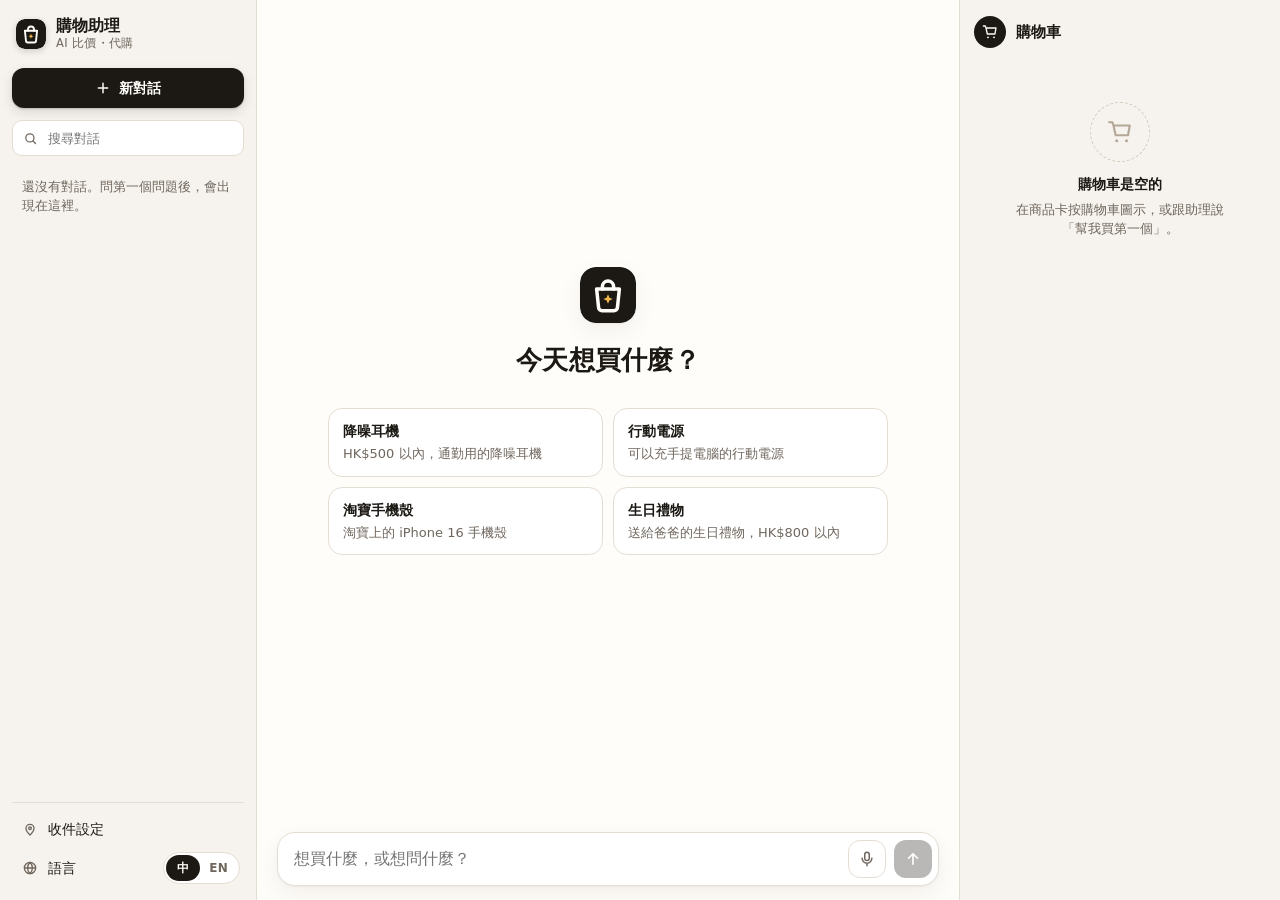
==== web/static/index.html @ 128bec14 "[G1] Add a delivery settings panel on the chat page. Shoppers can save a consignee, phone, address, " ====
<!DOCTYPE html>
<html lang="zh-Hant">
  <head>
    <meta charset="UTF-8" />
    <meta name="viewport" content="width=device-width, initial-scale=1" />
    <title>購物助理</title>
    <link rel="icon" href="logo.svg" type="image/svg+xml" />
    <link rel="stylesheet" href="styles.css" />
    <link rel="stylesheet" href="settings.css" />
  </head>
  <body>
    <div class="app">
      <aside class="side side-chats" id="side-chats" data-i18n-attr="aria-label:chats" aria-label="對話">
        <div class="brand-row">
          <a class="brand" href="./" data-i18n-attr="aria-label:title" aria-label="購物助理">
            <img class="logo" src="logo.svg" alt="" width="30" height="30" />
            <span class="brand-text">
              <h1 data-i18n="title">購物助理</h1>
              <span class="brand-sub" data-i18n="brandSub">AI 比價・代購</span>
            </span>
          </a>
          <button type="button" class="icon-btn drawer-close" data-close data-i18n-attr="aria-label:close" aria-label="關閉">
            <svg viewBox="0 0 24 24" aria-hidden="true"><path d="M6 6l12 12M18 6L6 18" fill="none" stroke="currentColor" stroke-width="2" stroke-linecap="round"></path></svg>
          </button>
        </div>
        <button type="button" id="new-chat" class="new-chat-btn">
          <svg viewBox="0 0 24 24" aria-hidden="true">
            <path d="M12 5v14M5 12h14" fill="none" stroke="currentColor" stroke-width="2.2" stroke-linecap="round"></path>
          </svg>
          <span data-i18n="newChat">新對話</span>
        </button>
        <label class="chat-search">
          <svg viewBox="0 0 24 24" aria-hidden="true">
            <circle cx="11" cy="11" r="6.5" fill="none" stroke="currentColor" stroke-width="2"></circle>
            <path d="M16 16l4 4" fill="none" stroke="currentColor" stroke-width="2" stroke-linecap="round"></path>
          </svg>
          <input id="chat-search" type="search" placeholder="搜尋對話" autocomplete="off" aria-label="搜尋對話" data-i18n-attr="placeholder:searchChats,aria-label:searchChats" />
        </label>
        <ul id="chat-list" class="chat-list"></ul>
        <nav class="side-links" data-i18n-attr="aria-label:otherPages" aria-label="其他頁面">
          <a href="settings.html">
            <svg viewBox="0 0 24 24" aria-hidden="true">
              <path d="M12 21s6-5.2 6-10a6 6 0 1 0-12 0c0 4.8 6 10 6 10z" fill="none" stroke="currentColor" stroke-width="2" stroke-linejoin="round"></path>
              <circle cx="12" cy="11" r="2" fill="none" stroke="currentColor" stroke-width="2"></circle>
            </svg>
            <span data-i18n="navSettings">收件設定</span>
          </a>
          <div class="lang-row">
            <svg viewBox="0 0 24 24" aria-hidden="true">
              <circle cx="12" cy="12" r="8.5" fill="none" stroke="currentColor" stroke-width="2"></circle>
              <path d="M3.5 12h17M12 3.5c2.5 2.6 3.6 5.4 3.6 8.5s-1.1 5.9-3.6 8.5c-2.5-2.6-3.6-5.4-3.6-8.5s1.1-5.9 3.6-8.5z" fill="none" stroke="currentColor" stroke-width="2" stroke-linejoin="round"></path>
            </svg>
            <span data-i18n="language">語言</span>
            <div class="lang-switch lang-wide" role="group" data-i18n-attr="aria-label:language" aria-label="語言">
              <button type="button" data-lang="zh" aria-pressed="true">中</button>
              <button type="button" data-lang="en" aria-pressed="false">EN</button>
            </div>
          </div>
        </nav>
      </aside>
      <main class="chat">
        <header class="chat-header">
          <button type="button" id="open-chats" class="icon-btn menu-btn" data-i18n-attr="aria-label:chatHistory" aria-label="對話紀錄" aria-controls="side-chats">
            <svg viewBox="0 0 24 24" aria-hidden="true"><path d="M4 7h16M4 12h16M4 17h10" fill="none" stroke="currentColor" stroke-width="2" stroke-linecap="round"></path></svg>
          </button>
          <a class="brand narrow-title" href="./" data-i18n-attr="aria-label:title" aria-label="購物助理">
            <img class="logo" src="logo.svg" alt="" width="26" height="26" />
            <h1 data-i18n="title">購物助理</h1>
          </a>
          <div class="header-actions">
            <div class="lang-switch lang-narrow" role="group" data-i18n-attr="aria-label:language" aria-label="語言">
              <button type="button" data-lang="zh" aria-pressed="true">中</button>
              <button type="button" data-lang="en" aria-pressed="false">EN</button>
            </div>
            <button type="button" id="new-chat-narrow" class="icon-btn" data-i18n-attr="aria-label:newChat,title:newChat" aria-label="新對話" title="新對話">
              <svg viewBox="0 0 24 24" aria-hidden="true">
                <path d="M12 5v14M5 12h14" fill="none" stroke="currentColor" stroke-width="2" stroke-linecap="round"></path>
              </svg>
            </button>
            <a id="cart-link" class="pill" href="cart.html"><span data-i18n="cart">購物車</span><span id="cart-count"></span></a>
          </div>
        </header>
        <div class="feed">
          <ol id="messages" class="messages" aria-live="polite"></ol>
          <button type="button" id="to-latest" class="to-latest" data-i18n-attr="aria-label:toLatest" aria-label="捲到最新" hidden>
            <svg viewBox="0 0 24 24" aria-hidden="true">
              <path d="M12 5v14M6 13l6 6 6-6" fill="none" stroke="currentColor" stroke-width="2" stroke-linecap="round" stroke-linejoin="round"></path>
            </svg>
          </button>
        </div>
        <footer class="dock">
          <form id="composer" class="composer">
            <label class="sr-only" for="message" data-i18n="message">訊息</label>
            <input id="message" name="message" type="text" autocomplete="off" placeholder="想買什麼，或想問什麼？" />
            <button type="button" id="mic" class="mic" data-i18n-attr="aria-label:mic,title:mic" aria-label="語音輸入" title="語音輸入" hidden>
              <svg viewBox="0 0 24 24" aria-hidden="true">
                <rect x="9" y="3" width="6" height="11" rx="3" fill="none" stroke="currentColor" stroke-width="2"></rect>
                <path d="M5.5 11a6.5 6.5 0 0 0 13 0M12 17.5V21" fill="none" stroke="currentColor" stroke-width="2" stroke-linecap="round"></path>
              </svg>
            </button>
            <button type="submit" id="send" class="send" data-i18n-attr="aria-label:send,title:sendTitle" aria-label="送出" title="送出（Enter）">
              <svg viewBox="0 0 24 24" aria-hidden="true">
                <path d="M12 19V5M6 11l6-6 6 6" fill="none" stroke="currentColor" stroke-width="2.2" stroke-linecap="round" stroke-linejoin="round"></path>
              </svg>
            </button>
            <button type="button" id="stop" class="stop" data-i18n-attr="aria-label:stop,title:stopTitle" aria-label="停止" title="停止（Esc）" hidden>
              <svg viewBox="0 0 24 24" aria-hidden="true"><rect x="7" y="7" width="10" height="10" rx="2" fill="currentColor"></rect></svg>
            </button>
          </form>
          <div id="dock-quick" class="quick dock-quick"></div>
        </footer>
      </main>
      <aside class="side cart-panel" id="side-cart-panel" data-i18n-attr="aria-label:cart" aria-label="購物車">
        <div class="cart-head">
          <span class="cart-mark" aria-hidden="true">
            <svg viewBox="0 0 24 24">
              <path d="M6 6h15l-1.6 9H8L6 6zm0 0L5 3H2" fill="none" stroke="currentColor" stroke-width="2" stroke-linecap="round" stroke-linejoin="round"></path>
              <circle cx="9" cy="20" r="1.4" fill="currentColor"></circle>
              <circle cx="18" cy="20" r="1.4" fill="currentColor"></circle>
            </svg>
          </span>
          <h2 data-i18n="cart">購物車</h2>
          <span id="side-count" class="count-badge" hidden></span>
          <button type="button" class="icon-btn drawer-close" data-close data-i18n-attr="aria-label:close" aria-label="關閉">
            <svg viewBox="0 0 24 24" aria-hidden="true"><path d="M6 6l12 12M18 6L6 18" fill="none" stroke="currentColor" stroke-width="2" stroke-linecap="round"></path></svg>
          </button>
        </div>
        <a id="side-mandate" class="side-mandate" href="cart.html" hidden></a>
        <div id="side-cart" class="side-cart"></div>
        <div id="side-pay-box" class="side-pay" hidden>
          <div class="sum-row">
            <span id="side-items" class="sum-label"></span>
            <strong id="side-total" class="side-total"></strong>
          </div>
          <div id="cap-meter" class="cap-meter" hidden>
            <div class="cap-bar"><span></span></div>
            <p class="cap-text"></p>
          </div>
          <a id="side-pay" class="checkout-btn" href="cart.html">
            <span data-i18n="checkout">去結帳</span>
            <svg viewBox="0 0 24 24" aria-hidden="true"><path d="M5 12h14M13 6l6 6-6 6" fill="none" stroke="currentColor" stroke-width="2.2" stroke-linecap="round" stroke-linejoin="round"></path></svg>
          </a>
          <p class="pay-note">
            <svg viewBox="0 0 24 24" aria-hidden="true"><rect x="5" y="11" width="14" height="9" rx="2" fill="none" stroke="currentColor" stroke-width="2"></rect><path d="M8 11V8a4 4 0 0 1 8 0v3" fill="none" stroke="currentColor" stroke-width="2"></path></svg>
            <span data-i18n="payNote">Stripe 安全付款，付款前會再確認</span>
          </p>
        </div>
      </aside>
    </div>
    <div class="scrim" hidden></div>
    <script src="money.js"></script>
    <script src="cart-store.js"></script>
    <script src="profile-store.js"></script>
    <script src="i18n.js"></script>
    <script src="settings.js"></script>
    <script src="app.js"></script>
  </body>
</html>
---- web/static/styles.css ----
:root {
  color-scheme: light;
  --ink: #1c1915;
  --muted: #6f675e;
  --paper: #f6f3ee;
  --panel: #fffdf9;
  --line: #e4ddd3;
  --user: #1c1915;
  --user-text: #fffdf9;
  --agent: #fffdf9;
  --good: #2f6b3a;
  --accent: #f2b84b;
  --ease: cubic-bezier(0.2, 0.8, 0.2, 1);
  --shadow: 0 1px 2px rgba(28, 25, 21, 0.04), 0 8px 24px rgba(28, 25, 21, 0.06);
}

* {
  box-sizing: border-box;
}

html,
body {
  height: 100%;
  margin: 0;
}

body {
  background: var(--paper);
  color: var(--ink);
  font: 16px/1.5 "Segoe UI", system-ui, -apple-system, "PingFang TC", "Noto Sans TC", sans-serif;
}

button {
  font: inherit;
}

.app {
  display: grid;
  grid-template-columns: 256px minmax(0, 1fr) 320px;
  height: 100dvh;
  min-height: 100%;
}

[hidden] {
  display: none !important;
}

.side {
  display: flex;
  flex-direction: column;
  gap: 12px;
  min-width: 0;
  min-height: 0;
  padding: 14px 12px;
  background: var(--paper);
  overflow: hidden;
}

.side h1 {
  margin: 0;
  font-size: 16px;
  font-weight: 700;
  letter-spacing: 0.01em;
  line-height: 1.2;
}

.narrow-title {
  display: none !important;
}

.brand {
  display: flex;
  align-items: center;
  gap: 10px;
  min-width: 0;
  color: inherit;
  text-decoration: none;
}

.brand h1 {
  margin: 0;
  font-size: 16px;
  font-weight: 700;
  letter-spacing: 0.01em;
}

.brand-text {
  display: flex;
  flex-direction: column;
  min-width: 0;
}

.brand-sub {
  color: var(--muted);
  font-size: 11.5px;
  letter-spacing: 0.03em;
}

.logo {
  flex: none;
  border-radius: 9px;
  box-shadow: 0 2px 6px rgba(28, 25, 21, 0.18);
  transition: transform 0.35s var(--ease);
}

.brand:hover .logo {
  transform: rotate(-8deg) scale(1.06);
}

.brand-row {
  display: flex;
  align-items: center;
  justify-content: space-between;
  gap: 8px;
  padding: 2px 4px 4px;
}

.lang-switch {
  display: inline-flex;
  flex: none;
  margin-left: auto;
  padding: 2px;
  border: 1px solid var(--line);
  border-radius: 999px;
  background: #fff;
}

.lang-switch button {
  min-width: 34px;
  height: 26px;
  padding: 0 9px;
  border: 0;
  border-radius: 999px;
  background: transparent;
  color: var(--muted);
  font: inherit;
  font-size: 12px;
  font-weight: 600;
  letter-spacing: 0.02em;
  cursor: pointer;
  transition: background 0.2s var(--ease), color 0.2s;
}

.lang-switch button:hover {
  color: var(--ink);
}

.lang-switch button[aria-pressed="true"] {
  background: var(--ink);
  color: var(--user-text);
}

.icon-btn {
  display: grid;
  place-items: center;
  width: 32px;
  height: 32px;
  padding: 0;
  border: 1px solid var(--line);
  border-radius: 9px;
  background: #fff;
  color: var(--ink);
  cursor: pointer;
  transition: border-color 0.15s, transform 0.15s var(--ease), background 0.15s;
}

.icon-btn:hover {
  border-color: var(--ink);
}

.icon-btn:active {
  transform: scale(0.92);
}

.icon-btn svg {
  width: 16px;
  height: 16px;
}

.drawer-close,
.menu-btn {
  display: none;
}

.drawer-close {
  margin-left: auto;
  border-color: transparent;
  background: transparent;
}

.new-chat-btn {
  display: flex;
  align-items: center;
  justify-content: center;
  gap: 8px;
  height: 40px;
  padding: 0 14px;
  border: 0;
  border-radius: 12px;
  background: var(--ink);
  color: var(--user-text);
  font-size: 14px;
  font-weight: 650;
  cursor: pointer;
  box-shadow: 0 1px 2px rgba(28, 25, 21, 0.2), 0 4px 12px rgba(28, 25, 21, 0.12);
  transition: transform 0.2s var(--ease), box-shadow 0.2s var(--ease);
}

.new-chat-btn:hover {
  transform: translateY(-1px);
  box-shadow: 0 2px 4px rgba(28, 25, 21, 0.2), 0 8px 18px rgba(28, 25, 21, 0.16);
}

.new-chat-btn:active {
  transform: scale(0.98);
}

.new-chat-btn svg {
  width: 16px;
  height: 16px;
  transition: transform 0.3s var(--ease);
}

.new-chat-btn:hover svg {
  transform: rotate(90deg);
}

.chat-search {
  display: flex;
  align-items: center;
  gap: 8px;
  height: 36px;
  padding: 0 10px;
  border: 1px solid var(--line);
  border-radius: 10px;
  background: #fff;
  color: var(--muted);
  cursor: text;
  transition: border-color 0.15s, box-shadow 0.15s;
}

.chat-search:focus-within {
  border-color: var(--ink);
  box-shadow: 0 0 0 3px rgba(28, 25, 21, 0.06);
}

.chat-search svg {
  flex: none;
  width: 15px;
  height: 15px;
}

.chat-search input {
  flex: 1;
  min-width: 0;
  border: 0;
  outline: 0;
  background: transparent;
  color: var(--ink);
  font: inherit;
  font-size: 13px;
}

.chat-list {
  flex: 1;
  min-height: 0;
  margin: 0 -4px;
  padding: 0 4px 8px;
  overflow-y: auto;
  list-style: none;
  scrollbar-width: thin;
  scrollbar-color: var(--line) transparent;
}

.chat-group {
  padding: 14px 10px 4px;
  color: var(--muted);
  font-size: 11px;
  font-weight: 650;
  letter-spacing: 0.06em;
  list-style: none;
}

.chat-group:first-child {
  padding-top: 2px;
}

.chat-empty {
  padding: 10px;
  color: var(--muted);
  font-size: 12.5px;
  line-height: 1.5;
  list-style: none;
}

.chat-row {
  list-style: none;
  margin-bottom: 1px;
}

.chat-row.enter {
  animation: row-in 0.35s var(--ease) both;
  animation-delay: calc(var(--i, 0) * 35ms);
}

.chat-row.leaving {
  animation: row-out 0.2s ease forwards;
}

.chat-bar {
  --row-bg: var(--paper);
  position: relative;
  display: flex;
  align-items: center;
  min-height: 36px;
  border-radius: 9px;
  background: var(--row-bg);
  transition: background 0.15s;
}

.chat-bar:hover {
  --row-bg: #ece8e1;
}

.chat-bar.current {
  --row-bg: #fff;
  box-shadow: inset 0 0 0 1px var(--line), 0 1px 2px rgba(28, 25, 21, 0.05);
}

.chat-bar.current::before {
  content: "";
  position: absolute;
  left: 0;
  top: 9px;
  bottom: 9px;
  width: 3px;
  border-radius: 0 3px 3px 0;
  background: var(--ink);
  animation: grow-y 0.3s var(--ease) both;
}

.chat-open {
  flex: 1;
  min-width: 0;
  margin: 0;
  padding: 8px 10px 8px 12px;
  border: 0;
  background: transparent;
  color: var(--ink);
  font: inherit;
  font-size: 13.5px;
  text-align: left;
  cursor: pointer;
}

.chat-title {
  display: block;
  overflow: hidden;
  text-overflow: ellipsis;
  white-space: nowrap;
}

.chat-bar.current .chat-open {
  font-weight: 650;
}

.chat-tools {
  position: absolute;
  top: 50%;
  right: 4px;
  display: flex;
  padding-left: 20px;
  background: linear-gradient(to right, transparent, var(--row-bg) 18px);
  opacity: 0;
  pointer-events: none;
  transform: translate(4px, -50%);
  transition: opacity 0.15s, transform 0.2s var(--ease);
}

.chat-bar:hover .chat-tools,
.chat-bar:focus-within .chat-tools {
  opacity: 1;
  pointer-events: auto;
  transform: translate(0, -50%);
}

.chat-tool {
  display: grid;
  place-items: center;
  width: 26px;
  height: 26px;
  padding: 0;
  border: 0;
  border-radius: 7px;
  background: transparent;
  color: var(--muted);
  cursor: pointer;
  transition: background 0.15s, color 0.15s, transform 0.15s var(--ease);
}

.chat-tool:hover {
  background: rgba(28, 25, 21, 0.07);
  color: var(--ink);
}

.chat-tool:active {
  transform: scale(0.9);
}

.chat-tool svg {
  width: 14px;
  height: 14px;
}

.chat-tool.pinned {
  color: var(--ink);
}

.chat-tool.pinned svg path {
  fill: currentColor;
}

.chat-bar.confirm {
  --row-bg: #fff3ef;
  gap: 6px;
  padding: 4px 4px 4px 12px;
  box-shadow: inset 0 0 0 1px #f1c8bb;
  animation: fade-in 0.2s ease both;
}

.chat-confirm-text {
  flex: 1;
  color: #8a2d1a;
  font-size: 12.5px;
  font-weight: 600;
}

.chat-confirm-yes,
.chat-confirm-no {
  padding: 4px 10px;
  border-radius: 7px;
  font-size: 12px;
  font-weight: 650;
  cursor: pointer;
}

.chat-confirm-yes {
  border: 0;
  background: #c2412d;
  color: #fff;
}

.chat-confirm-no {
  border: 1px solid var(--line);
  background: #fff;
  color: var(--ink);
}

.chat-rename {
  flex: 1;
  min-width: 0;
  margin: 2px;
  border: 1px solid var(--ink);
  border-radius: 8px;
  padding: 6px 8px;
  font: inherit;
  font-size: 13px;
}

.side-links {
  display: flex;
  flex-direction: column;
  gap: 1px;
  padding-top: 8px;
  border-top: 1px solid var(--line);
}

.side-links a {
  display: flex;
  align-items: center;
  gap: 10px;
  padding: 8px 10px;
  border-radius: 9px;
  color: var(--ink);
  font-size: 13.5px;
  text-decoration: none;
  transition: background 0.15s;
}

.side-links a:hover {
  background: #ece8e1;
}

.side-links svg {
  width: 16px;
  height: 16px;
  color: var(--muted);
  transition: color 0.15s, transform 0.2s var(--ease);
}

.lang-row {
  display: flex;
  align-items: center;
  gap: 10px;
  padding: 4px 4px 2px 10px;
  color: var(--ink);
  font-size: 13.5px;
}

.side-links a:hover svg {
  color: var(--ink);
  transform: scale(1.08);
}

/* Cart panel */

.side-cart {
  flex: 1;
  min-height: 0;
  margin: 0 -4px;
  padding: 2px 4px;
  overflow-y: auto;
  scrollbar-width: thin;
  scrollbar-color: var(--line) transparent;
}

.cart-head {
  display: flex;
  align-items: center;
  gap: 10px;
  padding: 2px 2px 0;
}

.cart-head h2 {
  margin: 0;
  color: var(--ink);
  font-size: 15px;
  font-weight: 700;
}

.cart-mark {
  display: grid;
  place-items: center;
  width: 32px;
  height: 32px;
  border-radius: 999px;
  background: var(--ink);
  color: var(--user-text);
}

.cart-mark svg {
  width: 16px;
  height: 16px;
}

.count-badge {
  display: grid;
  place-items: center;
  min-width: 22px;
  height: 22px;
  padding: 0 7px;
  border-radius: 999px;
  background: var(--accent);
  color: var(--ink);
  font-size: 12px;
  font-weight: 750;
  font-variant-numeric: tabular-nums;
}

.cart-mark.pulse {
  animation: cart-bounce 0.45s var(--ease);
}

.count-badge.pulse,
#cart-link.pulse {
  animation: pop 0.4s var(--ease);
}

.side-mandate {
  display: flex;
  align-items: center;
  gap: 10px;
  padding: 11px 12px;
  border: 1px solid var(--line);
  border-radius: 14px;
  background: #fff;
  color: var(--ink);
  text-decoration: none;
  transition: border-color 0.15s, transform 0.2s var(--ease), box-shadow 0.2s var(--ease);
  animation: fade-in 0.3s ease both;
}

.side-mandate:hover {
  border-color: #cfc5b7;
  box-shadow: var(--shadow);
  transform: translateY(-1px);
}

.mandate-icon {
  display: grid;
  flex: none;
  place-items: center;
  width: 34px;
  height: 34px;
  border-radius: 10px;
  background: #e7f0e8;
  color: var(--good);
}

.mandate-icon svg {
  width: 18px;
  height: 18px;
}

.mandate-body {
  display: flex;
  flex: 1;
  flex-direction: column;
  min-width: 0;
  color: var(--muted);
  font-size: 12px;
  line-height: 1.45;
}

.mandate-body strong {
  color: var(--good);
  font-size: 13px;
}

.mandate-days {
  color: var(--ink);
  font-weight: 600;
}

.mandate-go {
  color: var(--muted);
  transition: transform 0.2s var(--ease), color 0.15s;
}

.mandate-go svg {
  width: 16px;
  height: 16px;
}

.side-mandate:hover .mandate-go {
  color: var(--ink);
  transform: translateX(2px);
}

.side-mandate.missing {
  border-color: #f0c36d;
  background: #fff8e8;
}

.side-mandate.missing .mandate-icon {
  background: #fdebc4;
  color: #8a5a00;
}

.side-mandate.missing strong {
  color: #8a5a00;
}

.cart-empty {
  display: flex;
  flex-direction: column;
  align-items: center;
  gap: 6px;
  padding: 40px 16px;
  color: var(--muted);
  font-size: 12.5px;
  line-height: 1.5;
  text-align: center;
  animation: fade-in 0.4s ease both;
}

.cart-empty strong {
  color: var(--ink);
  font-size: 14px;
}

.cart-empty p {
  margin: 0;
  max-width: 220px;
}

.cart-empty-icon {
  display: grid;
  place-items: center;
  width: 60px;
  height: 60px;
  margin-bottom: 6px;
  border: 1.5px dashed #d3c9bb;
  border-radius: 999px;
  color: #b3a898;
  animation: float 3.2s ease-in-out infinite;
}

.cart-empty-icon svg {
  width: 26px;
  height: 26px;
}

.side-cart-list {
  display: flex;
  flex-direction: column;
  gap: 8px;
  margin: 0;
  padding: 0;
  list-style: none;
}

.side-cart-item {
  display: grid;
  grid-template-columns: 56px minmax(0, 1fr);
  gap: 10px;
  align-items: start;
  padding: 10px;
  border: 1px solid var(--line);
  border-radius: 14px;
  background: #fff;
  transition: border-color 0.15s, box-shadow 0.2s var(--ease);
}

.side-cart-item:hover {
  border-color: #d6ccbe;
  box-shadow: var(--shadow);
}

.side-cart-item.mentioned {
  border-color: var(--ink);
  box-shadow: 0 0 0 2px rgba(28, 25, 21, 0.08);
}

.side-cart-item.fresh {
  animation: slide-in 0.45s var(--ease) both;
}

.side-cart-item.leaving {
  animation: row-out 0.22s ease forwards;
}

.side-cart-pic {
  width: 56px;
  height: 56px;
  padding: 4px;
  border: 1px solid #f0ebe3;
  border-radius: 10px;
  background: #fff;
  object-fit: contain;
}

.side-cart-pic.missing {
  display: block;
  background: repeating-linear-gradient(45deg, #faf7f2, #faf7f2 6px, #f3efe8 6px, #f3efe8 12px);
}

.side-cart-body {
  min-width: 0;
}

.side-cart-top {
  display: flex;
  align-items: flex-start;
  gap: 8px;
}

.side-cart-top .side-cart-name {
  flex: 1;
}

.mention-btn {
  display: inline-flex;
  flex: none;
  align-items: center;
  gap: 4px;
  height: 26px;
  padding: 0 8px;
  border: 1px solid var(--line);
  border-radius: 999px;
  background: #faf8f4;
  color: var(--ink);
  font: inherit;
  font-size: 11.5px;
  font-weight: 650;
  cursor: pointer;
  transition: background 0.15s, border-color 0.15s, color 0.15s, transform 0.15s var(--ease);
}

.mention-btn svg {
  width: 13px;
  height: 13px;
}

.mention-btn:hover {
  border-color: var(--ink);
  transform: translateY(-1px);
}

.mention-btn.on {
  border-color: var(--ink);
  background: var(--ink);
  color: var(--user-text);
}

.side-cart-name {
  display: -webkit-box;
  margin: 0;
  overflow: hidden;
  color: var(--ink);
  font-size: 13px;
  font-weight: 650;
  line-height: 1.35;
  text-decoration: none;
  -webkit-box-orient: vertical;
  -webkit-line-clamp: 2;
}

a.side-cart-name:hover {
  text-decoration: underline;
}

.side-cart-meta {
  margin: 2px 0 8px;
  overflow: hidden;
  color: var(--muted);
  font-size: 11.5px;
  text-overflow: ellipsis;
  white-space: nowrap;
}

.side-cart-foot {
  display: flex;
  align-items: center;
  justify-content: space-between;
  gap: 8px;
}

.side-cart-price {
  font-size: 13.5px;
  font-variant-numeric: tabular-nums;
  white-space: nowrap;
}

.qty-step {
  display: inline-flex;
  align-items: center;
  padding: 2px;
  border: 1px solid var(--line);
  border-radius: 999px;
  background: #faf8f4;
}

.qty-btn {
  display: grid;
  place-items: center;
  width: 24px;
  height: 24px;
  padding: 0;
  border: 0;
  border-radius: 999px;
  background: transparent;
  color: var(--ink);
  font: inherit;
  font-size: 15px;
  line-height: 1;
  cursor: pointer;
  transition: background 0.15s, color 0.15s, transform 0.15s var(--ease);
}

.qty-btn:hover {
  background: #fff;
  box-shadow: 0 1px 3px rgba(28, 25, 21, 0.12);
}

.qty-btn:active {
  transform: scale(0.88);
}

.qty-btn.qty-remove {
  color: var(--muted);
}

.qty-btn.qty-remove:hover {
  color: #c2412d;
}

.qty-btn svg {
  width: 13px;
  height: 13px;
}

.qty-count {
  min-width: 22px;
  font-size: 12.5px;
  font-weight: 700;
  font-variant-numeric: tabular-nums;
  text-align: center;
}

.side-pay {
  display: flex;
  flex-direction: column;
  gap: 10px;
  padding: 14px;
  border: 1px solid var(--line);
  border-radius: 16px;
  background: #fff;
  box-shadow: var(--shadow);
  animation: rise-in 0.35s var(--ease) both;
}

.sum-row {
  display: flex;
  align-items: baseline;
  justify-content: space-between;
  gap: 8px;
}

.sum-label {
  color: var(--muted);
  font-size: 12.5px;
}

.side-total {
  display: inline-block;
  font-size: 20px;
  font-weight: 750;
  font-variant-numeric: tabular-nums;
  letter-spacing: -0.01em;
}

.side-total.tick {
  animation: tick 0.45s var(--ease);
}

.checkout-btn {
  position: relative;
  display: flex;
  align-items: center;
  justify-content: center;
  gap: 8px;
  height: 44px;
  overflow: hidden;
  border-radius: 12px;
  background: var(--ink);
  color: var(--user-text);
  font-size: 15px;
  font-weight: 650;
  text-decoration: none;
  transition: transform 0.2s var(--ease), box-shadow 0.2s var(--ease);
}

.checkout-btn::after {
  content: "";
  position: absolute;
  inset: 0;
  background: linear-gradient(110deg, transparent 30%, rgba(255, 255, 255, 0.18) 50%, transparent 70%);
  background-size: 250% 100%;
  background-position: 100% 0;
  pointer-events: none;
}

.checkout-btn:hover {
  transform: translateY(-1px);
  box-shadow: 0 8px 18px rgba(28, 25, 21, 0.2);
}

.checkout-btn:hover::after {
  animation: shine 0.9s ease;
}

.checkout-btn:active {
  transform: scale(0.98);
}

.checkout-btn svg {
  width: 18px;
  height: 18px;
  transition: transform 0.2s var(--ease);
}

.checkout-btn:hover svg {
  transform: translateX(3px);
}

.pay-note {
  display: flex;
  align-items: center;
  justify-content: center;
  gap: 6px;
  margin: 0;
  color: var(--muted);
  font-size: 11.5px;
}

.pay-note svg {
  width: 13px;
  height: 13px;
}

.scrim {
  position: fixed;
  inset: 0;
  z-index: 30;
  background: rgba(28, 25, 21, 0.32);
  backdrop-filter: blur(2px);
  animation: fade-in 0.2s ease both;
}

/* Card numbers, answer references, and the recommended card */

.card-num {
  position: absolute;
  top: 6px;
  left: 6px;
  z-index: 2;
  display: grid;
  place-items: center;
  width: 20px;
  height: 20px;
  border: 1px solid var(--line);
  border-radius: 999px;
  background: rgba(255, 255, 255, 0.94);
  color: var(--ink);
  font-size: 10.5px;
  font-weight: 750;
  pointer-events: none;
  box-shadow: 0 1px 3px rgba(28, 25, 21, 0.08);
  transition: background 0.2s, border-color 0.2s;
}

.pick-badge {
  position: absolute;
  top: 6px;
  right: 6px;
  z-index: 2;
  display: inline-flex;
  align-items: center;
  gap: 4px;
  padding: 3px 9px 3px 7px;
  border-radius: 999px;
  background: var(--ink);
  color: var(--user-text);
  font-size: 11px;
  font-weight: 700;
  pointer-events: none;
  box-shadow: 0 2px 8px rgba(28, 25, 21, 0.2);
  animation: pop 0.45s var(--ease) both;
}

.pick-badge::before {
  content: "✦";
  color: var(--accent);
}

.card-wrap.picked .card {
  border-color: var(--accent);
  box-shadow: 0 0 0 3px rgba(242, 184, 75, 0.25);
}

.card-wrap.picked .card-num {
  border-color: var(--accent);
  background: var(--accent);
}

.card-wrap.linked .card {
  border-color: var(--ink);
  box-shadow: var(--shadow);
  transform: translateY(-3px);
}

.card-wrap.flash .card {
  animation: flash 1.1s ease;
}

.cart-panel.flash {
  animation: panel-flash 1.2s ease;
}

@keyframes panel-flash {
  0%,
  100% {
    box-shadow: inset 0 0 0 0 rgba(242, 184, 75, 0);
  }
  30% {
    box-shadow: inset 0 0 0 3px rgba(242, 184, 75, 0.7);
  }
}

.ref {
  padding: 0 3px;
  border-radius: 5px;
  background: rgba(242, 184, 75, 0.2);
  font-weight: 650;
  cursor: pointer;
  transition: background 0.15s;
}

.ref:hover {
  background: rgba(242, 184, 75, 0.45);
}

.money {
  font-weight: 700;
  font-variant-numeric: tabular-nums;
}


.chat {
  display: flex;
  flex-direction: column;
  height: 100%;
  min-width: 0;
  min-height: 0;
  max-width: none;
  margin: 0;
  background: var(--panel);
  border-left: 1px solid var(--line);
  border-right: 1px solid var(--line);
}

body > .chat {
  max-width: 860px;
  min-height: 100%;
  height: auto;
  margin: 0 auto;
}

.chat-header {
  display: flex;
  align-items: center;
  justify-content: space-between;
  gap: 12px;
  padding: 18px 20px;
  border-bottom: 1px solid var(--line);
}

.header-actions {
  display: flex;
  flex-wrap: wrap;
  justify-content: flex-end;
  gap: 8px;
}

.chat-header h1 {
  margin: 0;
  font-size: 18px;
  font-weight: 650;
}

.sub {
  margin: 4px 0 0;
  color: var(--muted);
  font-size: 13px;
}

.pill {
  border: 1px solid var(--line);
  border-radius: 999px;
  padding: 6px 12px;
  background: #fff;
  color: var(--ink);
  font-size: 14px;
  text-decoration: none;
  cursor: pointer;
}

.pill:hover:not(:disabled) {
  border-color: var(--ink);
}

.pill:disabled {
  opacity: 0.45;
  cursor: default;
}

.feed {
  position: relative;
  display: flex;
  flex: 1;
  min-height: 0;
}

.messages {
  flex: 1;
  margin: 0;
  padding: 24px 20px;
  list-style: none;
  overflow-y: auto;
  display: flex;
  flex-direction: column;
  gap: 12px;
}

.message {
  max-width: min(78%, 520px);
  padding: 10px 14px;
  border-radius: 16px;
  white-space: pre-wrap;
  overflow-wrap: anywhere;
  animation: msg-in 0.4s var(--ease) both;
}

.message.user {
  align-self: flex-end;
  background: var(--user);
  color: var(--user-text);
  border-bottom-right-radius: 4px;
  transform-origin: bottom right;
  animation-name: msg-in-user;
}

.message.agent {
  align-self: flex-start;
  background: var(--agent);
  border: 1px solid var(--line);
  border-bottom-left-radius: 4px;
}

.message.turn {
  max-width: 100%;
  align-self: stretch;
  white-space: normal;
  display: flex;
  flex-direction: column;
  gap: 12px;
}

.cards {
  display: grid;
  grid-template-columns: repeat(var(--n, 5), minmax(0, 1fr));
  gap: 8px;
  align-items: stretch;
}

.cards:empty,
.text:empty {
  display: none;
}

.card {
  display: flex;
  flex-direction: column;
  flex: 1;
  width: 100%;
  height: 100%;
  border: 1px solid var(--line);
  border-radius: 12px;
  overflow: hidden;
  background: #fff;
  color: inherit;
  text-decoration: none;
  transition: border-color 0.2s, transform 0.25s var(--ease), box-shadow 0.25s;
}

a.card:hover {
  border-color: var(--ink);
  transform: translateY(-3px);
  box-shadow: var(--shadow);
}

a.card:hover .pic img {
  transform: scale(1.04);
}

.card-wrap {
  position: relative;
  display: flex;
  height: 100%;
  min-width: 0;
  animation: card-in 0.5s var(--ease) both;
  animation-delay: calc(var(--i, 0) * 70ms);
}

.card-wrap.settled {
  animation: none;
}

.card-foot {
  display: flex;
  align-items: center;
  gap: 8px;
  margin-top: auto;
  padding: 6px 8px 8px;
}

.cart-controls {
  position: static;
  z-index: 2;
  display: flex;
  flex: none;
  align-items: center;
  gap: 4px;
}

.add-cart {
  display: grid;
  place-items: center;
  width: 24px;
  height: 24px;
  padding: 0;
  border: 0;
  border-radius: 999px;
  background: var(--user);
  color: var(--user-text);
  cursor: pointer;
  transition: transform 0.2s var(--ease), background 0.2s;
}

.add-cart:hover {
  transform: scale(1.12);
}

.add-cart svg {
  width: 16px;
  height: 16px;
}

.add-cart.added {
  background: #2f6b4f;
}

.add-cart.bounce {
  animation: cart-bounce 0.4s ease;
}

@keyframes cart-bounce {
  0% { transform: scale(1); }
  35% { transform: scale(1.28); }
  65% { transform: scale(0.9); }
  100% { transform: scale(1); }
}

.cart-qty {
  border: 0;
  padding: 0 2px;
  background: transparent;
  color: var(--ink);
  font: inherit;
  font-size: 13px;
  font-weight: 700;
  cursor: pointer;
}

.cart-qty-input {
  width: 42px;
  border: 1px solid var(--line);
  border-radius: 6px;
  padding: 2px 4px;
  background: #fff;
  color: var(--ink);
  font: inherit;
  font-size: 13px;
}

.pic {
  position: relative;
  aspect-ratio: 4 / 3;
  overflow: hidden;
  background: #fff;
  border-bottom: 1px solid var(--line);
}

.pic img {
  position: absolute;
  inset: 0;
  width: 100%;
  height: 100%;
  padding: 6px;
  object-fit: contain;
  transition: transform 0.4s var(--ease);
  animation: fade-in 0.4s ease both;
}

.info {
  flex: 1;
  padding: 7px 8px 2px;
}

.info p {
  margin: 0;
}

.name {
  display: -webkit-box;
  -webkit-line-clamp: 2;
  -webkit-box-orient: vertical;
  overflow: hidden;
  height: 2.6em;
  font-size: 12px;
  line-height: 1.3;
}

.price,
.price.unknown {
  height: 22px;
  margin-top: 4px !important;
  overflow: hidden;
  font-size: 15px;
  font-weight: 700;
  line-height: 22px;
  white-space: nowrap;
  text-overflow: ellipsis;
}

.price.unknown {
  color: var(--muted);
  font-size: 14px;
  font-weight: 600;
}

.store,
.rating,
.flag {
  height: 1.25em;
  margin-top: 1px !important;
  overflow: hidden;
  font-size: 11px;
  line-height: 1.25em;
  white-space: nowrap;
  text-overflow: ellipsis;
}

.store,
.rating {
  color: var(--muted);
}

.flag {
  color: #8a3d2f;
  font-size: 12px;
}

.product {
  margin-top: 6px;
}

.go {
  display: block;
  flex: 1;
  min-width: 0;
  margin: 0;
  padding: 5px 6px;
  border-radius: 8px;
  background: var(--user);
  color: var(--user-text);
  font-size: 12px;
  font-weight: 600;
  line-height: 16px;
  text-align: center;
  white-space: nowrap;
  overflow: hidden;
  text-overflow: ellipsis;
}

.go-empty {
  visibility: hidden;
}

.ask {
  display: flex;
  flex-direction: column;
  gap: 14px;
  padding: 14px;
  border: 1px solid var(--line);
  border-radius: 14px;
  background: var(--paper);
  animation: rise 0.25s ease both;
}

.q {
  margin: 0;
  padding: 0;
  border: 0;
  min-width: 0;
}

.q legend {
  padding: 0;
  margin-bottom: 8px;
  font-weight: 650;
}

.hint {
  margin-left: 8px;
  color: var(--muted);
  font-size: 12px;
  font-weight: 400;
}

.opts {
  display: flex;
  flex-wrap: wrap;
  gap: 8px;
}

.opt {
  border: 1px solid var(--line);
  border-radius: 999px;
  padding: 7px 14px;
  background: #fff;
  color: var(--ink);
  font-size: 14px;
  cursor: pointer;
  transition: background 0.12s, color 0.12s, border-color 0.12s;
}

.opt:hover:not(:disabled) {
  border-color: var(--ink);
}

.opt[aria-pressed="true"] {
  background: var(--user);
  border-color: var(--user);
  color: var(--user-text);
}

.ask-foot {
  display: flex;
  flex-wrap: wrap;
  align-items: center;
  gap: 8px;
}

.ask-note {
  flex: 1;
  min-width: 160px;
  border: 1px solid var(--line);
  border-radius: 10px;
  padding: 8px 12px;
  font: inherit;
  font-size: 14px;
  color: inherit;
  background: #fff;
}

.ask-note:focus {
  outline: 2px solid var(--ink);
  outline-offset: 1px;
}

.ask-actions {
  display: flex;
  gap: 8px;
  margin-left: auto;
}

.ask-send {
  border: 0;
  border-radius: 999px;
  padding: 7px 16px;
  background: var(--user);
  color: var(--user-text);
  font-size: 14px;
  font-weight: 600;
  cursor: pointer;
}

.ask-send:disabled,
.ask.closed .opt:not([aria-pressed="true"]) {
  opacity: 0.45;
  cursor: default;
}

.opts .pill {
  margin-left: auto;
  color: var(--muted);
}

.ask.closed .opt,
.ask.closed .pill {
  cursor: default;
}

.ask.closed .opts .pill {
  display: none;
}

.ask.closed .ask-foot {
  display: none;
}

.text p {
  margin: 0;
}

.text p + p {
  margin-top: 8px;
}

.text a {
  color: inherit;
  text-underline-offset: 3px;
}

.error {
  margin: 0 0 8px;
  color: #8a3d2f;
}

.note {
  margin: 0;
  color: var(--muted);
  font-size: 13px;
}

.dock {
  padding: 10px 20px 14px;
  background: linear-gradient(to bottom, rgba(255, 253, 249, 0), var(--panel) 30%);
}

.composer {
  display: flex;
  align-items: center;
  gap: 8px;
  padding: 6px 6px 6px 16px;
  border: 1px solid var(--line);
  border-radius: 18px;
  background: #fff;
  box-shadow: var(--shadow);
  transition: border-color 0.2s, box-shadow 0.2s;
}

.composer:focus-within {
  border-color: var(--ink);
  box-shadow: 0 0 0 4px rgba(28, 25, 21, 0.06), var(--shadow);
}

.composer input {
  flex: 1;
  min-width: 0;
  border: 0;
  padding: 8px 0;
  font: inherit;
  color: inherit;
  background: transparent;
  outline: none;
}

.composer button {
  display: grid;
  place-items: center;
  flex: none;
  width: 38px;
  height: 38px;
  padding: 0;
  border: 0;
  border-radius: 12px;
  background: var(--user);
  color: var(--user-text);
  cursor: pointer;
  transition: transform 0.2s var(--ease), opacity 0.2s, background 0.2s;
}

.composer button svg {
  width: 18px;
  height: 18px;
}

.composer .send {
  opacity: 0.3;
}

.composer.has-text .send {
  opacity: 1;
}

.composer.has-text .send:hover {
  transform: translateY(-2px);
}

.composer button:active {
  transform: scale(0.9);
}

.composer button[hidden] {
  display: none;
}

.composer .stop {
  animation: pop 0.3s var(--ease) both;
}

.composer .stop svg {
  width: 14px;
  height: 14px;
}

#quick {
  margin-top: 10px;
}

#quick:empty {
  display: none;
}

.mention-bar {
  display: flex;
  flex-wrap: wrap;
  align-items: center;
  gap: 8px;
  margin: 0 0 10px;
  padding: 6px 8px;
  border: 1px solid var(--line);
  border-radius: 14px;
  background: #fff;
  box-shadow: var(--shadow);
  animation: rise-in 0.28s var(--ease) both;
}

.mention-bar[hidden] {
  display: none;
}

.mention-chips {
  display: flex;
  flex: 1;
  flex-wrap: wrap;
  gap: 6px;
  min-width: 0;
}

.mention-chip {
  display: inline-flex;
  align-items: center;
  gap: 6px;
  max-width: 100%;
  height: 30px;
  padding: 0 8px 0 4px;
  border: 1px solid var(--line);
  border-radius: 999px;
  background: #faf8f4;
  color: var(--ink);
  font: inherit;
  font-size: 12.5px;
  font-weight: 650;
  cursor: pointer;
  transition: border-color 0.15s, transform 0.15s var(--ease);
}

.mention-chip:hover {
  border-color: var(--ink);
}

.mention-chip img {
  width: 22px;
  height: 22px;
  border-radius: 7px;
  object-fit: contain;
  background: #fff;
}

.mention-x {
  color: var(--muted);
  font-weight: 500;
}

.mention-ask,
.mention-clear {
  flex: none;
  height: 30px;
  padding: 0 12px;
  border: 0;
  border-radius: 9px;
  font: inherit;
  font-size: 13px;
  font-weight: 650;
  cursor: pointer;
}

.mention-ask {
  background: var(--ink);
  color: var(--user-text);
}

.mention-clear {
  background: transparent;
  color: var(--muted);
}

.mention-clear:hover {
  color: var(--ink);
}

.cart-fly {
  position: fixed;
  z-index: 80;
  display: grid;
  place-items: center;
  overflow: hidden;
  border: 1px solid #efe8de;
  border-radius: 14px;
  background: #fff;
  box-shadow: 0 10px 28px rgba(28, 25, 21, 0.22);
  pointer-events: none;
  animation: cart-fly 0.72s cubic-bezier(0.22, 0.82, 0.2, 1) forwards;
}

.cart-fly img,
.cart-fly svg {
  width: 100%;
  height: 100%;
  object-fit: contain;
  padding: 4px;
}

.cart-fly svg {
  width: 22px;
  height: 22px;
  color: var(--ink);
}

@keyframes cart-fly {
  0% {
    transform: translate(0, 0) scale(1) rotate(0deg);
    opacity: 1;
  }
  42% {
    transform: translate(calc(var(--dx) * 0.42), calc(var(--dy) * 0.22 - 56px)) scale(0.88) rotate(-10deg);
    opacity: 1;
  }
  100% {
    transform: translate(var(--dx), var(--dy)) scale(0.16) rotate(14deg);
    opacity: 0.12;
  }
}

.turn-quick {
  margin-top: 2px;
}

.turn-quick .quick-row {
  justify-content: flex-start;
}

.sr-only {
  position: absolute;
  width: 1px;
  height: 1px;
  padding: 0;
  margin: -1px;
  overflow: hidden;
  clip: rect(0, 0, 0, 0);
  white-space: nowrap;
  border: 0;
}

@keyframes spin {
  to {
    transform: rotate(360deg);
  }
}

@keyframes rise {
  from {
    opacity: 0;
    transform: translateY(4px);
  }
}

/* ---------- Welcome ---------- */

.welcome {
  display: flex;
  flex-direction: column;
  align-items: center;
  margin: auto 0;
  padding: 24px 8px;
  list-style: none;
  text-align: center;
  animation: msg-in 0.5s var(--ease) both;
}

.welcome-logo {
  width: 56px;
  height: 56px;
  border-radius: 16px;
  box-shadow: var(--shadow);
  animation: float 5s ease-in-out infinite;
}

.welcome h2 {
  margin: 18px 0 0;
  font-size: 26px;
  font-weight: 700;
  letter-spacing: 0.01em;
}

.welcome p {
  margin: 0;
  color: var(--muted);
}

.examples {
  display: grid;
  grid-template-columns: repeat(2, minmax(0, 1fr));
  gap: 10px;
  width: min(560px, 100%);
  margin-top: 28px;
}

.example {
  display: flex;
  flex-direction: column;
  gap: 2px;
  padding: 12px 14px;
  border: 1px solid var(--line);
  border-radius: 14px;
  background: #fff;
  color: var(--ink);
  text-align: left;
  cursor: pointer;
  transition: border-color 0.2s, transform 0.25s var(--ease), box-shadow 0.25s;
  animation: card-in 0.5s var(--ease) both;
  animation-delay: calc(0.15s + var(--i, 0) * 70ms);
}

.example strong {
  font-size: 14px;
}

.example span {
  color: var(--muted);
  font-size: 13px;
}

.example:hover {
  border-color: var(--ink);
  transform: translateY(-2px);
  box-shadow: var(--shadow);
}

/* ---------- Agent activity ---------- */

.activity {
  border: 1px solid var(--line);
  border-radius: 12px;
  background: var(--paper);
  overflow: hidden;
  animation: msg-in 0.35s var(--ease) both;
}

.act-head {
  display: flex;
  align-items: center;
  gap: 10px;
  width: 100%;
  padding: 9px 12px;
  border: 0;
  background: transparent;
  color: var(--ink);
  font-size: 14px;
  text-align: left;
  cursor: default;
}

.activity:not(.live) .act-head {
  cursor: pointer;
}

.act-title {
  flex: 1;
  min-width: 0;
  overflow: hidden;
  font-weight: 600;
  text-overflow: ellipsis;
  white-space: nowrap;
}

.activity.live .act-title {
  background: linear-gradient(90deg, var(--ink) 0%, var(--ink) 40%, #b3a99c 50%, var(--ink) 60%, var(--ink) 100%);
  background-size: 250% 100%;
  -webkit-background-clip: text;
  background-clip: text;
  color: transparent;
  animation: shine 2.2s linear infinite;
}

.act-timer {
  color: var(--muted);
  font-size: 12px;
  font-variant-numeric: tabular-nums;
  white-space: nowrap;
}

.act-chevron {
  width: 8px;
  height: 8px;
  border-right: 1.5px solid var(--muted);
  border-bottom: 1.5px solid var(--muted);
  transform: rotate(45deg) translate(-2px, -2px);
  transition: transform 0.25s var(--ease);
}

.activity.live .act-chevron {
  display: none;
}

.activity.open .act-chevron {
  transform: rotate(225deg) translate(-2px, -2px);
}

.orb {
  position: relative;
  flex: none;
  width: 16px;
  height: 16px;
  border-radius: 50%;
  background: conic-gradient(from 0deg, var(--accent), var(--ink), var(--accent));
  animation: spin 1.4s linear infinite;
}

.orb::after {
  content: "";
  position: absolute;
  inset: 3px;
  border-radius: 50%;
  background: var(--paper);
}

.activity:not(.live) .orb {
  background: var(--good);
  animation: pop 0.35s var(--ease) both;
}

.activity:not(.live) .orb::after {
  inset: auto;
  left: 5.5px;
  top: 3px;
  width: 4px;
  height: 7px;
  border: solid #fff;
  border-width: 0 2px 2px 0;
  border-radius: 0;
  background: transparent;
  transform: rotate(45deg);
}

.act-steps {
  margin: 0;
  padding: 0 12px 10px 14px;
  list-style: none;
}

.activity:not(.live):not(.open) .act-steps {
  display: none;
}

.act-step {
  position: relative;
  display: flex;
  flex-wrap: wrap;
  align-items: baseline;
  gap: 2px 10px;
  padding: 5px 0 5px 20px;
  font-size: 13px;
  animation: step-in 0.35s var(--ease) both;
}

.act-step::before {
  content: "";
  position: absolute;
  left: 4px;
  top: 0;
  bottom: 0;
  width: 1px;
  background: var(--line);
}

.act-step:first-child::before {
  top: 12px;
}

.act-step:last-child::before {
  bottom: calc(100% - 12px);
}

.act-dot {
  position: absolute;
  left: 0;
  top: 9px;
  width: 9px;
  height: 9px;
  border-radius: 50%;
  background: var(--line);
}

.act-step.run .act-dot {
  background: var(--accent);
  box-shadow: 0 0 0 0 rgba(242, 184, 75, 0.6);
  animation: ping 1.4s ease-out infinite;
}

.act-step.done .act-dot {
  background: var(--good);
  animation: pop 0.3s var(--ease) both;
}

.act-step.fail .act-dot {
  background: #b0412e;
}

.act-label {
  font-weight: 600;
}

.act-step.done .act-label {
  color: var(--muted);
  font-weight: 500;
}

.act-hint {
  color: var(--muted);
  font-size: 12.5px;
  animation: hint-in 0.4s var(--ease) both;
}

.act-step.done .act-hint {
  color: var(--ink);
}

/* ---------- Waiting ---------- */

.skeleton .card {
  pointer-events: none;
}

.skeleton .pic,
.skeleton .bar {
  background: linear-gradient(90deg, #f1ece4 0%, #faf7f2 50%, #f1ece4 100%);
  background-size: 200% 100%;
  animation: shimmer 1.3s linear infinite;
}

.skeleton .pic {
  border-bottom-color: transparent;
}

.skeleton .bar {
  height: 12px;
  margin: 6px 0 0 !important;
  border-radius: 6px;
}

.skeleton .bar.short {
  width: 60%;
}

.skeleton .bar.price-bar {
  width: 40%;
  height: 18px;
  margin: 12px 0 14px !important;
}

.typing {
  display: flex;
  gap: 5px;
  padding: 4px 2px;
}

.typing[hidden] {
  display: none;
}

.typing span {
  width: 7px;
  height: 7px;
  border-radius: 50%;
  background: var(--muted);
  animation: bounce-dot 1.1s ease-in-out infinite;
}

.typing span:nth-child(2) {
  animation-delay: 0.15s;
}

.typing span:nth-child(3) {
  animation-delay: 0.3s;
}

/* ---------- After the answer ---------- */

.turn-actions {
  display: flex;
  gap: 4px;
  margin-top: -4px;
  animation: fade-in 0.4s ease both;
}

.act-btn {
  display: inline-flex;
  align-items: center;
  gap: 5px;
  padding: 4px 8px;
  border: 0;
  border-radius: 8px;
  background: transparent;
  color: var(--muted);
  font-size: 12.5px;
  cursor: pointer;
  transition: background 0.15s, color 0.15s;
}

.act-btn:hover {
  background: var(--paper);
  color: var(--ink);
}

.act-btn svg {
  width: 14px;
  height: 14px;
}

.follow-ups {
  display: flex;
  flex-wrap: wrap;
  gap: 8px;
}

.follow-up {
  padding: 6px 12px;
  border: 1px dashed #cfc6ba;
  border-radius: 999px;
  background: transparent;
  color: var(--ink);
  font-size: 13px;
  cursor: pointer;
  transition: border-color 0.15s, background 0.15s, transform 0.2s var(--ease);
  animation: card-in 0.45s var(--ease) both;
  animation-delay: calc(0.1s + var(--i, 0) * 80ms);
}

.follow-up:hover {
  border-style: solid;
  border-color: var(--ink);
  background: #fff;
  transform: translateY(-1px);
}

.to-latest {
  position: absolute;
  left: 50%;
  bottom: 12px;
  z-index: 3;
  display: grid;
  place-items: center;
  width: 36px;
  height: 36px;
  padding: 0;
  border: 1px solid var(--line);
  border-radius: 50%;
  background: #fff;
  color: var(--ink);
  box-shadow: var(--shadow);
  cursor: pointer;
  transform: translateX(-50%);
  animation: pop 0.25s var(--ease) both;
}

.to-latest[hidden] {
  display: none;
}

.to-latest svg {
  width: 16px;
  height: 16px;
}

.restored,
.restored *,
.restored *::before,
.restored *::after {
  animation: none !important;
}

@keyframes row-in {
  from {
    opacity: 0;
    transform: translateX(-8px);
  }
}

@keyframes row-out {
  to {
    opacity: 0;
    transform: translateX(-12px);
    height: 0;
    margin: 0;
    padding-top: 0;
    padding-bottom: 0;
  }
}

@keyframes grow-y {
  from {
    transform: scaleY(0);
  }
}

@keyframes rise-in {
  from {
    opacity: 0;
    transform: translateY(10px);
  }
}

@keyframes tick {
  40% {
    transform: scale(1.08);
    color: #9a6a10;
  }
}

@keyframes flash {
  0%,
  100% {
    box-shadow: 0 0 0 0 rgba(242, 184, 75, 0);
  }
  30% {
    box-shadow: 0 0 0 5px rgba(242, 184, 75, 0.55);
  }
}

@keyframes msg-in {
  from {
    opacity: 0;
    transform: translateY(8px);
  }
}

@keyframes msg-in-user {
  from {
    opacity: 0;
    transform: translateY(8px) scale(0.96);
  }
}

@keyframes card-in {
  from {
    opacity: 0;
    transform: translateY(10px) scale(0.98);
  }
}

@keyframes step-in {
  from {
    opacity: 0;
    transform: translateX(-6px);
  }
}

@keyframes hint-in {
  from {
    opacity: 0;
    transform: translateY(3px);
  }
}

@keyframes slide-in {
  from {
    opacity: 0;
    transform: translateX(16px);
  }
}

@keyframes fade-in {
  from {
    opacity: 0;
  }
}

@keyframes pop {
  0% {
    transform: scale(0.6);
    opacity: 0;
  }
  70% {
    transform: scale(1.12);
  }
  100% {
    transform: scale(1);
  }
}

@keyframes ping {
  0% {
    box-shadow: 0 0 0 0 rgba(242, 184, 75, 0.55);
  }
  100% {
    box-shadow: 0 0 0 7px rgba(242, 184, 75, 0);
  }
}

@keyframes shimmer {
  to {
    background-position: -200% 0;
  }
}

@keyframes shine {
  from {
    background-position: 100% 0;
  }
  to {
    background-position: -150% 0;
  }
}

@keyframes bounce-dot {
  0%,
  60%,
  100% {
    transform: translateY(0);
    opacity: 0.45;
  }
  30% {
    transform: translateY(-4px);
    opacity: 1;
  }
}

@keyframes float {
  50% {
    transform: translateY(-5px) rotate(-3deg);
  }
}

/* Shopping helpers */

.composer .mic {
  border: 1px solid var(--line);
  background: #fff;
  color: var(--muted);
}

.composer .mic:hover {
  border-color: var(--ink);
  color: var(--ink);
}

.composer .mic.listening {
  border-color: #c2412d;
  background: #c2412d;
  color: #fff;
  animation: listen 1.2s ease-in-out infinite;
}

@keyframes listen {
  0%,
  100% {
    box-shadow: 0 0 0 0 rgba(194, 65, 45, 0.35);
  }
  50% {
    box-shadow: 0 0 0 7px rgba(194, 65, 45, 0);
  }
}

.card-tags {
  display: flex;
  flex-wrap: wrap;
  gap: 4px;
  margin: 2px 0 4px;
}

.card-tag {
  padding: 0 5px;
  border-radius: 999px;
  font-size: 10px;
  font-weight: 650;
  line-height: 1.6;
  animation: pop 0.4s var(--ease) both;
}

.card-tag.cheap {
  background: #e3f1e5;
  color: var(--good);
}

.card-tag.popular {
  background: #fdf0d5;
  color: #8a5a00;
}

.card-tag.rated {
  background: #ece8e1;
  color: var(--ink);
}

.card-tools {
  position: absolute;
  top: 32px;
  right: 6px;
  z-index: 3;
  display: flex;
  flex-direction: column;
  align-items: flex-end;
  gap: 5px;
  opacity: 0;
  transform: translateX(4px);
  transition: opacity 0.18s, transform 0.2s var(--ease);
}

.card-wrap:hover .card-tools,
.card-wrap:focus-within .card-tools,
.card-wrap.comparing .card-tools {
  opacity: 1;
  transform: none;
}

.tool-btn {
  display: inline-flex;
  align-items: center;
  gap: 3px;
  height: 22px;
  padding: 0 7px 0 5px;
  border: 1px solid var(--line);
  border-radius: 999px;
  background: rgba(255, 255, 255, 0.96);
  color: var(--ink);
  font: inherit;
  font-size: 11px;
  font-weight: 650;
  cursor: pointer;
  box-shadow: 0 2px 6px rgba(28, 25, 21, 0.1);
  transition: background 0.15s, color 0.15s, border-color 0.15s, transform 0.15s var(--ease);
}

.tool-btn svg {
  width: 13px;
  height: 13px;
}

.tool-btn:hover {
  border-color: var(--ink);
  transform: translateY(-1px);
}

.buy-btn {
  border-color: var(--ink);
  background: var(--ink);
  color: var(--user-text);
}

.buy-btn svg {
  color: var(--accent);
}

.cmp-btn[aria-pressed="true"] {
  border-color: var(--accent);
  background: var(--accent);
  color: var(--ink);
}

.card-wrap.comparing .card {
  border-color: var(--accent);
  box-shadow: 0 0 0 2px rgba(242, 184, 75, 0.45);
}

.compare-bar {
  display: flex;
  align-items: center;
  gap: 10px;
  margin: 0 auto 10px;
  padding: 7px 8px 7px 10px;
  border: 1px solid var(--ink);
  border-radius: 14px;
  background: var(--ink);
  color: var(--user-text);
  font-size: 13px;
  box-shadow: 0 8px 24px rgba(28, 25, 21, 0.18);
  animation: rise-in 0.3s var(--ease) both;
}

.compare-bar.shake {
  animation: shake 0.4s ease;
}

@keyframes shake {
  20%,
  60% {
    transform: translateX(-4px);
  }
  40%,
  80% {
    transform: translateX(4px);
  }
}

.compare-thumbs {
  display: flex;
}

.compare-thumb {
  display: grid;
  place-items: center;
  width: 30px;
  height: 30px;
  margin-left: -6px;
  overflow: hidden;
  border: 2px solid var(--ink);
  border-radius: 8px;
  background: #fff;
}

.compare-thumb:first-child {
  margin-left: 0;
}

.compare-thumb img {
  width: 100%;
  height: 100%;
  object-fit: contain;
}

.compare-note {
  flex: 1;
  min-width: 0;
  overflow: hidden;
  white-space: nowrap;
  text-overflow: ellipsis;
}

.compare-go,
.compare-clear {
  flex: none;
  height: 30px;
  padding: 0 12px;
  border: 0;
  border-radius: 9px;
  font: inherit;
  font-size: 13px;
  font-weight: 650;
  cursor: pointer;
}

.compare-go {
  background: var(--accent);
  color: var(--ink);
}

.compare-go:disabled {
  opacity: 0.45;
  cursor: default;
}

.compare-clear {
  background: transparent;
  color: rgba(255, 253, 249, 0.75);
}

.compare-clear:hover {
  color: var(--user-text);
}

.sheet-scrim {
  position: fixed;
  inset: 0;
  z-index: 60;
  display: grid;
  place-items: center;
  padding: 20px;
  background: rgba(28, 25, 21, 0.38);
  animation: fade-in 0.2s ease both;
}

@keyframes fade-in {
  from {
    opacity: 0;
  }
}

.compare-sheet {
  display: flex;
  flex-direction: column;
  width: min(860px, 100%);
  max-height: calc(100dvh - 40px);
  overflow: auto;
  border-radius: 18px;
  background: var(--panel);
  box-shadow: 0 24px 60px rgba(28, 25, 21, 0.3);
  animation: rise-in 0.3s var(--ease) both;
}

.compare-head {
  display: flex;
  align-items: center;
  justify-content: space-between;
  padding: 16px 18px 6px;
}

.compare-head h2 {
  margin: 0;
  font-size: 17px;
}

.compare-grid {
  display: grid;
  grid-template-columns: repeat(var(--cols), minmax(0, 1fr));
  gap: 12px;
  padding: 10px 18px;
}

.compare-col {
  display: flex;
  flex-direction: column;
  gap: 8px;
  padding: 12px;
  border: 1px solid var(--line);
  border-radius: 14px;
  background: #fff;
}

.compare-pic {
  display: grid;
  place-items: center;
  height: 120px;
  overflow: hidden;
}

.compare-pic img {
  width: 100%;
  height: 120px;
  object-fit: contain;
}

.compare-name {
  display: -webkit-box;
  margin: 0;
  overflow: hidden;
  font-size: 13.5px;
  font-weight: 650;
  line-height: 1.35;
  -webkit-line-clamp: 2;
  -webkit-box-orient: vertical;
}

.compare-col dl {
  display: grid;
  grid-template-columns: auto 1fr;
  gap: 6px 10px;
  margin: 0;
  font-size: 13px;
}

.compare-col dt {
  color: var(--muted);
}

.compare-col dd {
  margin: 0;
  text-align: right;
  font-weight: 600;
}

.compare-col dd.best {
  color: var(--good);
}

.compare-col dd.best::before {
  content: "✓ ";
}

.compare-link {
  color: var(--ink);
  font-size: 13px;
  font-weight: 600;
  text-decoration: none;
}

.compare-link:hover {
  text-decoration: underline;
}

.compare-add {
  display: inline-flex;
  align-items: center;
  justify-content: center;
  gap: 6px;
  margin-top: auto;
}

.compare-add svg {
  width: 15px;
  height: 15px;
}

.compare-add.done {
  border-color: var(--good);
  color: var(--good);
}

.compare-foot {
  display: flex;
  justify-content: flex-end;
  padding: 6px 18px 18px;
}

.cap-meter {
  display: grid;
  gap: 5px;
  margin: 2px 0 10px;
}

.cap-bar {
  height: 6px;
  overflow: hidden;
  border-radius: 999px;
  background: #ece8e1;
}

.cap-bar span {
  display: block;
  height: 100%;
  border-radius: inherit;
  background: var(--good);
  transition: width 0.5s var(--ease), background 0.2s;
}

.cap-text {
  margin: 0;
  color: var(--muted);
  font-size: 11.5px;
}

.cap-meter.over .cap-bar span {
  background: #c2412d;
}

.cap-meter.over .cap-text {
  color: #c2412d;
  font-weight: 600;
}

.quick {
  width: 100%;
}

.quick-title {
  margin: 18px 0 8px;
  color: var(--muted);
  font-size: 12px;
  font-weight: 650;
  letter-spacing: 0.04em;
}

.quick-row {
  display: flex;
  flex-wrap: wrap;
  justify-content: center;
  gap: 8px;
}

.quick-chip {
  display: inline-flex;
  align-items: center;
  gap: 7px;
  height: 34px;
  padding: 0 13px 0 11px;
  border: 1px solid var(--line);
  border-radius: 999px;
  background: #fff;
  color: var(--ink);
  font: inherit;
  font-size: 13px;
  cursor: pointer;
  animation: rise-in 0.35s var(--ease) both;
  transition: border-color 0.15s, transform 0.15s var(--ease);
}

.quick-chip:hover {
  border-color: var(--ink);
  transform: translateY(-1px);
}

.quick-chip svg {
  width: 15px;
  height: 15px;
  color: var(--muted);
}

@media (hover: none) {
  .card-tools {
    opacity: 1;
    transform: none;
  }
}

@media (max-width: 900px) {
  .app {
    display: block;
    height: auto;
  }

  .side {
    position: fixed;
    top: 0;
    bottom: 0;
    z-index: 40;
    width: min(86vw, 330px);
    padding-top: max(14px, env(safe-area-inset-top));
    padding-bottom: max(14px, env(safe-area-inset-bottom));
    box-shadow: 0 0 40px rgba(28, 25, 21, 0.18);
    visibility: hidden;
    transition: transform 0.32s var(--ease), visibility 0s linear 0.32s;
  }

  .side-chats {
    left: 0;
    transform: translateX(-105%);
  }

  .cart-panel {
    right: 0;
    transform: translateX(105%);
  }

  .side.open {
    transform: none;
    visibility: visible;
    transition: transform 0.32s var(--ease), visibility 0s;
  }

  .drawer-close,
  .menu-btn {
    display: grid;
  }

  .chat-bar.current .chat-tools {
    opacity: 1;
    pointer-events: auto;
    transform: translate(0, -50%);
  }

  .header-actions {
    align-items: center;
    margin-left: auto;
  }

  .narrow-title {
    display: flex !important;
  }

  .chat {
    max-width: 760px;
    height: 100dvh;
    margin: 0 auto;
    border: 0;
  }
}

@media (min-width: 901px) {
  .app .chat-header {
    display: none;
  }
}

@media (max-width: 480px) {
  .narrow-title h1 {
    display: none;
  }

  .header-actions {
    flex-wrap: nowrap;
  }
}

@media (max-width: 640px) {
  .compare-grid {
    grid-template-columns: 1fr;
  }

  .chat {
    border: 0;
  }

  .chat-header,
  .messages,
  .dock {
    padding-left: 14px;
    padding-right: 14px;
  }

  .message {
    max-width: 88%;
  }

  .examples {
    grid-template-columns: 1fr;
  }

  .welcome h2 {
    font-size: 22px;
  }

  .cards {
    grid-template-columns: 1fr;
    gap: 8px;
  }

  .card {
    display: grid;
    grid-template-columns: 76px 1fr;
    grid-template-rows: 1fr auto;
  }

  .pic {
    grid-row: 1 / 3;
    aspect-ratio: auto;
    border-bottom: 0;
    border-right: 1px solid var(--line);
  }

  .pic img {
    position: absolute;
    inset: 0;
    padding: 8px;
  }

  .info {
    padding: 10px 12px 0;
  }

  .price {
    margin-top: 4px !important;
    font-size: 17px;
  }

  .card-foot {
    grid-column: 2;
    margin: 0;
    padding: 8px 12px 10px;
  }

  .go {
    font-size: 13px;
  }
}

@media (prefers-reduced-motion: reduce) {
  *,
  *::before,
  *::after {
    animation: none !important;
    transition: none !important;
  }
}

.receipts:empty {
  display: none;
}

.receipts {
  display: flex;
  flex-direction: column;
  gap: 10px;
  margin-bottom: 10px;
}

.receipt {
  padding: 12px 14px;
  border-radius: 14px;
  border: 1px solid var(--line);
  animation: rise 0.25s ease both;
}

.receipt.paid {
  background: #ecfdf3;
  border-color: #bbe5c8;
  color: #14532d;
}

.receipt.refused {
  background: #fef2f2;
  border-color: #f3c7c7;
  color: #7f1d1d;
}

.receipt.order {
  background: var(--panel);
  border-color: var(--ink);
  color: var(--ink);
}

.receipt.canceled {
  background: var(--paper);
  color: var(--muted);
}

.order-lines {
  margin: 0 0 8px;
  padding: 0;
  list-style: none;
  font-size: 14px;
}

.order-lines li {
  display: grid;
  grid-template-columns: 1fr auto;
  column-gap: 12px;
  padding: 6px 0;
  border-bottom: 1px solid var(--line);
}

.order-lines .receipt-store {
  grid-column: 1;
  margin-left: 0;
  font-size: 12px;
}

.order-price {
  font-weight: 600;
  white-space: nowrap;
}

.order-total {
  display: flex;
  justify-content: space-between;
  margin: 0 0 8px;
  font-size: 16px;
  font-weight: 700;
}

.order-message {
  margin-top: 6px;
  color: var(--muted);
}

.order-actions {
  display: flex;
  gap: 8px;
  margin-top: 10px;
}

.order-pay {
  flex: 1;
  padding: 10px 14px;
  border: 0;
  border-radius: 999px;
  background: var(--ink);
  color: var(--panel);
  font: inherit;
  font-weight: 700;
  cursor: pointer;
}

.order-pay:disabled,
.order-actions .pill:disabled {
  opacity: 0.5;
  cursor: default;
}

.receipt-title {
  margin: 0 0 6px;
  font-size: 16px;
  font-weight: 700;
}

.receipt-items {
  margin: 0 0 6px;
  padding-left: 18px;
  font-size: 14px;
}

.receipt-store {
  margin-left: 8px;
  opacity: 0.7;
}

.receipt-line {
  margin: 0;
  font-size: 13px;
}

.receipt-line.mono {
  font-family: ui-monospace, SFMono-Regular, Menlo, monospace;
}

.receipt-link {
  display: inline-block;
  margin-top: 6px;
  color: inherit;
  font-size: 13px;
  font-weight: 600;
}
---- web/static/settings.css ----
.settings-dialog {
  width: min(520px, calc(100vw - 32px));
  max-height: calc(100dvh - 32px);
  margin: auto;
  padding: 18px 18px 20px;
  border: 1px solid var(--line);
  border-radius: 18px;
  background: var(--panel);
  color: var(--ink);
  box-shadow: 0 24px 64px rgba(28, 25, 21, 0.22);
  overflow: auto;
}

.settings-dialog::backdrop {
  background: rgba(28, 25, 21, 0.45);
}

.settings-bar {
  display: flex;
  align-items: flex-start;
  justify-content: space-between;
  gap: 12px;
  margin-bottom: 16px;
}

.settings-bar h2 {
  margin: 0;
  font-size: 18px;
  font-weight: 650;
}

.settings-x {
  display: grid;
  flex: none;
  place-items: center;
  width: 32px;
  height: 32px;
  margin: -4px -4px 0 0;
  border: 0;
  border-radius: 999px;
  background: transparent;
  color: var(--ink);
  cursor: pointer;
}

.settings-x:hover {
  background: #ece8e1;
}

.settings-x svg {
  width: 18px;
  height: 18px;
}

.settings-dialog .settings {
  max-width: none;
}

.chat-header > div:first-child {
  flex: 1;
  min-width: 0;
}

.header-links {
  display: flex;
  flex: none;
  flex-wrap: nowrap;
  align-items: center;
  gap: 8px;
}

.header-links .lang-switch {
  margin-left: 0;
}

.header-links .pill {
  white-space: nowrap;
}

.settings {
  display: flex;
  flex-direction: column;
  gap: 16px;
  max-width: 560px;
}

.field {
  display: flex;
  flex-direction: column;
  gap: 6px;
  margin: 0;
  padding: 0;
  border: 0;
}

.field legend,
.field > span {
  font-size: 13px;
  font-weight: 650;
}

.field input,
.field select {
  width: 100%;
  padding: 10px 12px;
  border: 1px solid var(--line);
  border-radius: 12px;
  background: #fff;
  color: var(--ink);
  font: inherit;
}

.field input:focus,
.field select:focus {
  outline: 2px solid var(--accent);
  border-color: var(--ink);
}

.hint {
  margin: 0;
  color: var(--muted);
  font-size: 13px;
}

.methods {
  display: grid;
  grid-template-columns: repeat(2, minmax(0, 1fr));
  gap: 8px;
  margin: 0;
  padding: 0;
  border: 0;
}

.method {
  display: flex;
  align-items: center;
  gap: 8px;
  margin: 0;
  padding: 10px 12px;
  border: 1px solid var(--line);
  border-radius: 12px;
  background: #fff;
  cursor: pointer;
  white-space: nowrap;
}

.method:has(input:checked) {
  border-color: var(--ink);
  background: #fff8e8;
}

.method input {
  margin: 0;
}

.method img {
  width: 48px;
  height: 30px;
  object-fit: contain;
  flex: none;
  border-radius: 4px;
}

.settings-actions {
  display: flex;
  flex-wrap: wrap;
  align-items: center;
  gap: 10px;
}

.settings-status:empty {
  display: none;
}

.settings-status {
  margin: 0;
  font-size: 14px;
}

.settings-status.ok {
  color: var(--good);
}

.settings-status.bad {
  color: #991b1b;
}
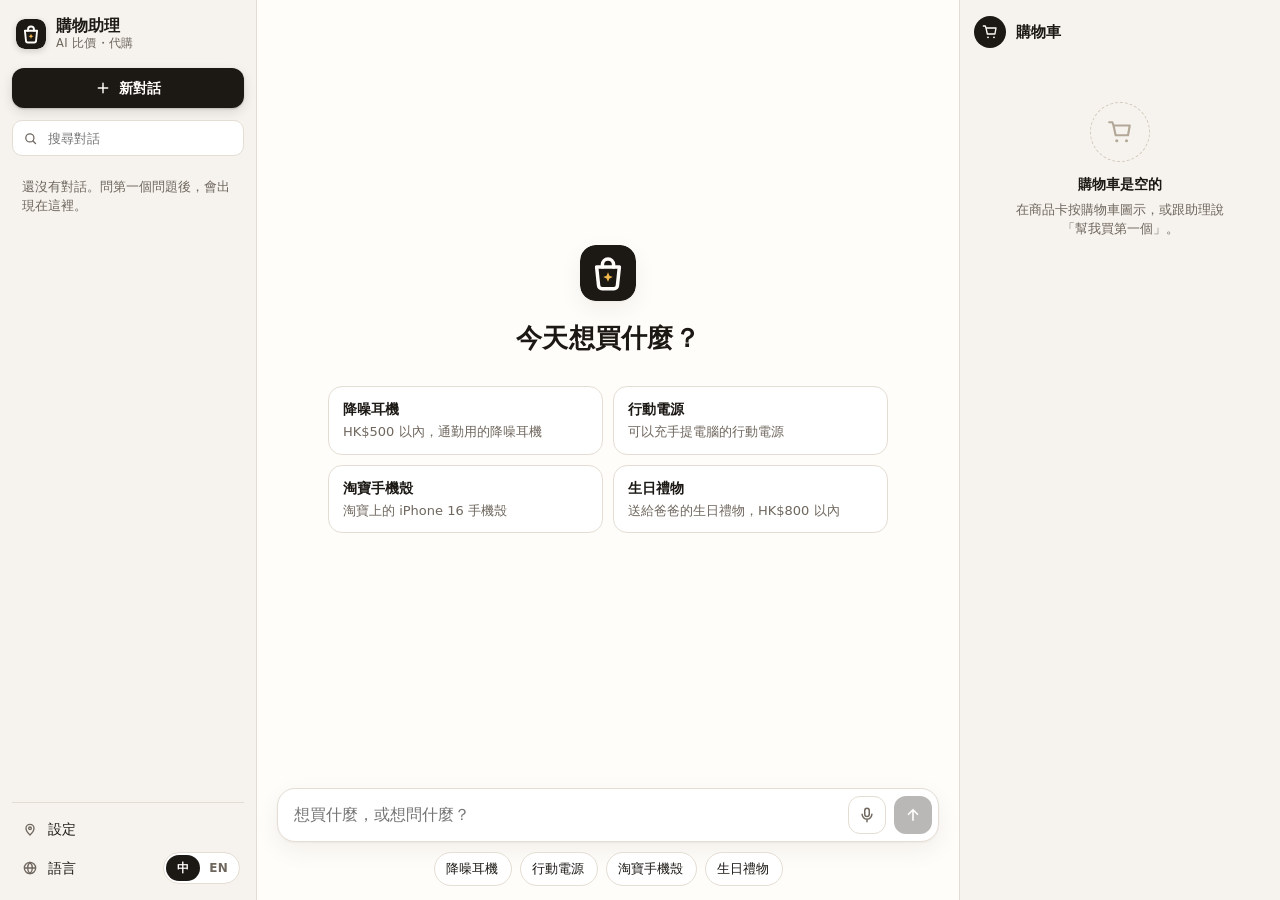
==== commit 442d70f7: "[G1] Rename the left-panel entry to Settings. The window can hold more than delivery details later." ====
--- a/web/static/index.html
+++ b/web/static/index.html
@@ -43,7 +43,7 @@
               <path d="M12 21s6-5.2 6-10a6 6 0 1 0-12 0c0 4.8 6 10 6 10z" fill="none" stroke="currentColor" stroke-width="2" stroke-linejoin="round"></path>
               <circle cx="12" cy="11" r="2" fill="none" stroke="currentColor" stroke-width="2"></circle>
             </svg>
-            <span data-i18n="navSettings">收件設定</span>
+            <span data-i18n="navSettings">設定</span>
           </a>
           <div class="lang-row">
             <svg viewBox="0 0 24 24" aria-hidden="true">
--- a/web/static/styles.css
+++ b/web/static/styles.css
@@ -571,8 +571,7 @@
   animation: cart-bounce 0.45s var(--ease);
 }
 
-.count-badge.pulse,
-#cart-link.pulse {
+.count-badge.pulse {
   animation: pop 0.4s var(--ease);
 }
 
@@ -727,11 +726,6 @@
   box-shadow: var(--shadow);
 }
 
-.side-cart-item.mentioned {
-  border-color: var(--ink);
-  box-shadow: 0 0 0 2px rgba(28, 25, 21, 0.08);
-}
-
 .side-cart-item.fresh {
   animation: slide-in 0.45s var(--ease) both;
 }
@@ -757,50 +751,6 @@
 
 .side-cart-body {
   min-width: 0;
-}
-
-.side-cart-top {
-  display: flex;
-  align-items: flex-start;
-  gap: 8px;
-}
-
-.side-cart-top .side-cart-name {
-  flex: 1;
-}
-
-.mention-btn {
-  display: inline-flex;
-  flex: none;
-  align-items: center;
-  gap: 4px;
-  height: 26px;
-  padding: 0 8px;
-  border: 1px solid var(--line);
-  border-radius: 999px;
-  background: #faf8f4;
-  color: var(--ink);
-  font: inherit;
-  font-size: 11.5px;
-  font-weight: 650;
-  cursor: pointer;
-  transition: background 0.15s, border-color 0.15s, color 0.15s, transform 0.15s var(--ease);
-}
-
-.mention-btn svg {
-  width: 13px;
-  height: 13px;
-}
-
-.mention-btn:hover {
-  border-color: var(--ink);
-  transform: translateY(-1px);
-}
-
-.mention-btn.on {
-  border-color: var(--ink);
-  background: var(--ink);
-  color: var(--user-text);
 }
 
 .side-cart-name {
@@ -1687,143 +1637,12 @@
   height: 14px;
 }
 
-#quick {
-  margin-top: 10px;
-}
-
-#quick:empty {
-  display: none;
-}
-
-.mention-bar {
-  display: flex;
-  flex-wrap: wrap;
-  align-items: center;
-  gap: 8px;
-  margin: 0 0 10px;
-  padding: 6px 8px;
-  border: 1px solid var(--line);
-  border-radius: 14px;
-  background: #fff;
-  box-shadow: var(--shadow);
-  animation: rise-in 0.28s var(--ease) both;
-}
-
-.mention-bar[hidden] {
-  display: none;
-}
-
-.mention-chips {
-  display: flex;
-  flex: 1;
-  flex-wrap: wrap;
-  gap: 6px;
-  min-width: 0;
-}
-
-.mention-chip {
-  display: inline-flex;
-  align-items: center;
-  gap: 6px;
-  max-width: 100%;
-  height: 30px;
-  padding: 0 8px 0 4px;
-  border: 1px solid var(--line);
-  border-radius: 999px;
-  background: #faf8f4;
-  color: var(--ink);
-  font: inherit;
-  font-size: 12.5px;
-  font-weight: 650;
-  cursor: pointer;
-  transition: border-color 0.15s, transform 0.15s var(--ease);
-}
-
-.mention-chip:hover {
-  border-color: var(--ink);
-}
-
-.mention-chip img {
-  width: 22px;
-  height: 22px;
-  border-radius: 7px;
-  object-fit: contain;
-  background: #fff;
-}
-
-.mention-x {
-  color: var(--muted);
-  font-weight: 500;
-}
-
-.mention-ask,
-.mention-clear {
-  flex: none;
-  height: 30px;
-  padding: 0 12px;
-  border: 0;
-  border-radius: 9px;
-  font: inherit;
-  font-size: 13px;
-  font-weight: 650;
-  cursor: pointer;
-}
-
-.mention-ask {
-  background: var(--ink);
-  color: var(--user-text);
-}
-
-.mention-clear {
-  background: transparent;
-  color: var(--muted);
-}
-
-.mention-clear:hover {
-  color: var(--ink);
-}
-
-.cart-fly {
-  position: fixed;
-  z-index: 80;
-  display: grid;
-  place-items: center;
-  overflow: hidden;
-  border: 1px solid #efe8de;
-  border-radius: 14px;
-  background: #fff;
-  box-shadow: 0 10px 28px rgba(28, 25, 21, 0.22);
-  pointer-events: none;
-  animation: cart-fly 0.72s cubic-bezier(0.22, 0.82, 0.2, 1) forwards;
-}
-
-.cart-fly img,
-.cart-fly svg {
-  width: 100%;
-  height: 100%;
-  object-fit: contain;
-  padding: 4px;
-}
-
-.cart-fly svg {
-  width: 22px;
-  height: 22px;
-  color: var(--ink);
-}
-
-@keyframes cart-fly {
-  0% {
-    transform: translate(0, 0) scale(1) rotate(0deg);
-    opacity: 1;
-  }
-  42% {
-    transform: translate(calc(var(--dx) * 0.42), calc(var(--dy) * 0.22 - 56px)) scale(0.88) rotate(-10deg);
-    opacity: 1;
-  }
-  100% {
-    transform: translate(var(--dx), var(--dy)) scale(0.16) rotate(14deg);
-    opacity: 0.12;
-  }
+.dock-quick {
+  margin: 10px 0 0;
+}
+
+.dock-quick .quick-row {
+  justify-content: center;
 }
 
 .turn-quick {
--- a/web/static/settings.css
+++ b/web/static/settings.css
@@ -1,8 +1,8 @@
 .settings-dialog {
-  width: min(520px, calc(100vw - 32px));
-  max-height: calc(100dvh - 32px);
+  width: min(860px, calc(100vw - 32px));
+  max-height: calc(100dvh - 48px);
   margin: auto;
-  padding: 18px 18px 20px;
+  padding: 0;
   border: 1px solid var(--line);
   border-radius: 18px;
   background: var(--panel);
@@ -15,12 +15,68 @@
   background: rgba(28, 25, 21, 0.45);
 }
 
+.settings-shell {
+  display: grid;
+  grid-template-columns: 52px minmax(0, 1fr);
+  min-height: 360px;
+}
+
+.settings-nav {
+  display: flex;
+  flex-direction: column;
+  align-items: center;
+  gap: 6px;
+  padding: 16px 0;
+  background: var(--paper);
+  border-right: 1px solid var(--line);
+}
+
+.settings-nav button {
+  display: grid;
+  place-items: center;
+  width: 36px;
+  height: 36px;
+  padding: 0;
+  border: 0;
+  border-radius: 0;
+  background: transparent;
+  color: var(--muted);
+  cursor: pointer;
+}
+
+.settings-nav button svg {
+  width: 22px;
+  height: 22px;
+}
+
+.settings-nav button[aria-pressed="true"] {
+  color: var(--ink);
+  background: transparent;
+  box-shadow: none;
+}
+
+.settings-nav button svg.bounce {
+  animation: settings-bounce 0.45s var(--ease);
+}
+
+@keyframes settings-bounce {
+  0% { transform: translateY(0) scale(1); }
+  35% { transform: translateY(-5px) scale(1.28); }
+  65% { transform: translateY(0) scale(0.9); }
+  100% { transform: translateY(0) scale(1); }
+}
+
+.settings-main {
+  min-width: 0;
+  padding: 16px 18px 18px;
+}
+
 .settings-bar {
   display: flex;
-  align-items: flex-start;
+  align-items: center;
   justify-content: space-between;
   gap: 12px;
-  margin-bottom: 16px;
+  margin-bottom: 14px;
 }
 
 .settings-bar h2 {
@@ -54,6 +110,36 @@
 
 .settings-dialog .settings {
   max-width: none;
+  gap: 14px;
+}
+
+.settings-dialog .info-grid {
+  display: grid;
+  grid-template-columns: 1fr 1fr;
+  gap: 12px 14px;
+}
+
+.settings-dialog .methods {
+  grid-template-columns: repeat(3, minmax(0, 1fr));
+}
+
+.settings-dialog [data-pane-panel="pay"] {
+  display: flex;
+  flex-direction: column;
+  gap: 10px;
+}
+
+.settings-dialog .settings-x {
+  margin: 0;
+}
+
+.settings-dialog .pay {
+  padding: 10px 18px;
+  border: 0;
+  border-radius: 14px;
+  background: var(--ink);
+  color: #fff;
+  font-weight: 650;
 }
 
 .chat-header > div:first-child {
@@ -132,16 +218,17 @@
 }
 
 .method {
-  display: flex;
-  align-items: center;
-  gap: 8px;
-  margin: 0;
-  padding: 10px 12px;
+  display: grid;
+  grid-template-columns: 16px 72px minmax(0, 1fr);
+  align-items: center;
+  column-gap: 8px;
+  height: 56px;
+  margin: 0;
+  padding: 0 10px;
   border: 1px solid var(--line);
   border-radius: 12px;
   background: #fff;
   cursor: pointer;
-  white-space: nowrap;
 }
 
 .method:has(input:checked) {
@@ -154,11 +241,21 @@
 }
 
 .method img {
-  width: 48px;
-  height: 30px;
+  width: 72px;
+  height: 40px;
   object-fit: contain;
-  flex: none;
+  object-position: center;
+  background: #fff;
   border-radius: 4px;
+}
+
+.method-name {
+  min-width: 0;
+  overflow: hidden;
+  font-size: 14px;
+  line-height: 1.2;
+  white-space: nowrap;
+  text-overflow: ellipsis;
 }
 
 .settings-actions {
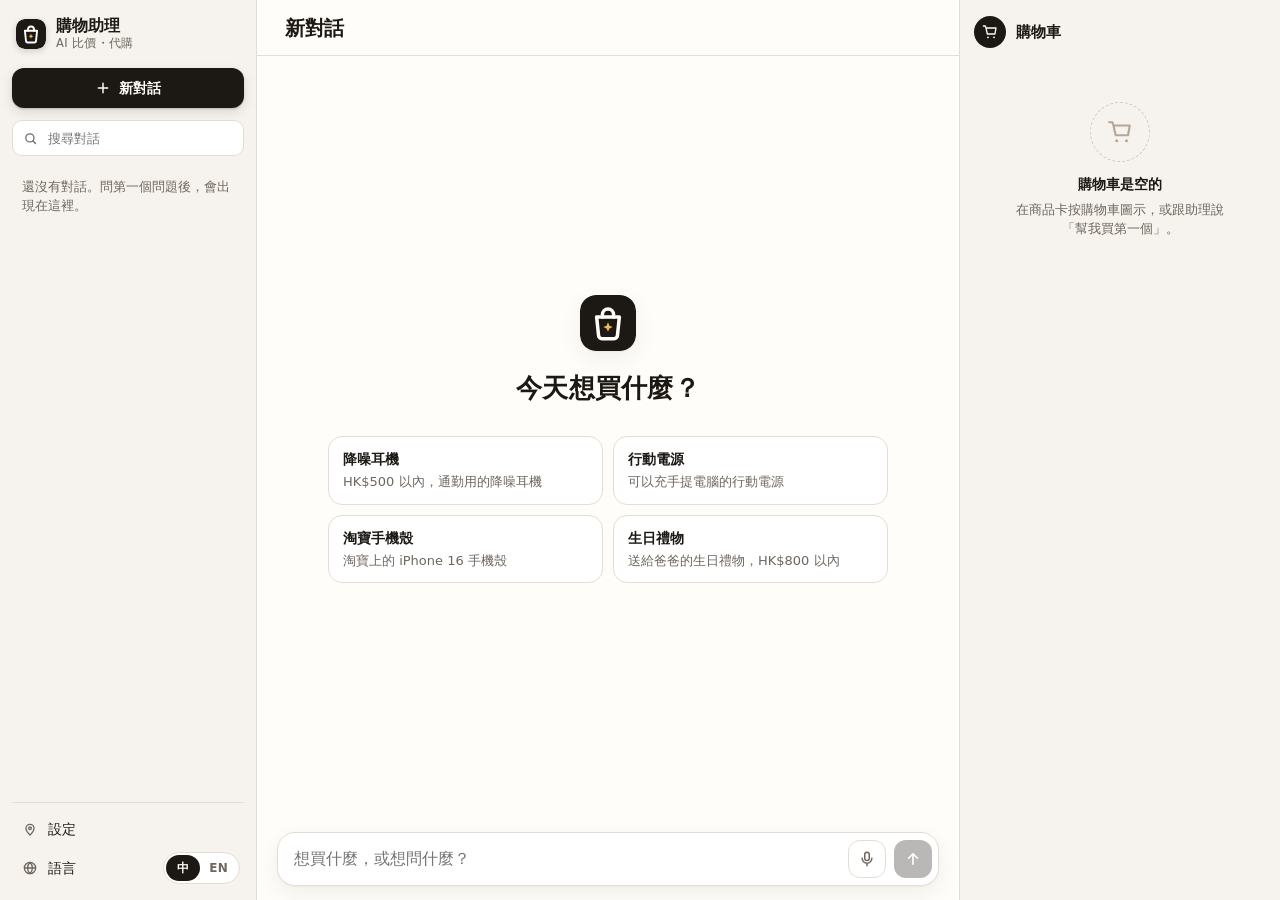
==== commit d46b9607: "[G2] Show an agent-named chat title in the main header The top of the chat was empty on desktop. Aft" ====
--- a/web/static/index.html
+++ b/web/static/index.html
@@ -43,7 +43,7 @@
               <path d="M12 21s6-5.2 6-10a6 6 0 1 0-12 0c0 4.8 6 10 6 10z" fill="none" stroke="currentColor" stroke-width="2" stroke-linejoin="round"></path>
               <circle cx="12" cy="11" r="2" fill="none" stroke="currentColor" stroke-width="2"></circle>
             </svg>
-            <span data-i18n="navSettings">設定</span>
+            <span data-i18n="navSettings">收件設定</span>
           </a>
           <div class="lang-row">
             <svg viewBox="0 0 24 24" aria-hidden="true">
@@ -63,10 +63,9 @@
           <button type="button" id="open-chats" class="icon-btn menu-btn" data-i18n-attr="aria-label:chatHistory" aria-label="對話紀錄" aria-controls="side-chats">
             <svg viewBox="0 0 24 24" aria-hidden="true"><path d="M4 7h16M4 12h16M4 17h10" fill="none" stroke="currentColor" stroke-width="2" stroke-linecap="round"></path></svg>
           </button>
-          <a class="brand narrow-title" href="./" data-i18n-attr="aria-label:title" aria-label="購物助理">
-            <img class="logo" src="logo.svg" alt="" width="26" height="26" />
-            <h1 data-i18n="title">購物助理</h1>
-          </a>
+          <div class="chat-heading">
+            <h1 id="chat-title">新對話</h1>
+          </div>
           <div class="header-actions">
             <div class="lang-switch lang-narrow" role="group" data-i18n-attr="aria-label:language" aria-label="語言">
               <button type="button" data-lang="zh" aria-pressed="true">中</button>
@@ -89,6 +88,7 @@
           </button>
         </div>
         <footer class="dock">
+          <div id="quick" class="quick"></div>
           <form id="composer" class="composer">
             <label class="sr-only" for="message" data-i18n="message">訊息</label>
             <input id="message" name="message" type="text" autocomplete="off" placeholder="想買什麼，或想問什麼？" />
@@ -107,7 +107,6 @@
               <svg viewBox="0 0 24 24" aria-hidden="true"><rect x="7" y="7" width="10" height="10" rx="2" fill="currentColor"></rect></svg>
             </button>
           </form>
-          <div id="dock-quick" class="quick dock-quick"></div>
         </footer>
       </main>
       <aside class="side cart-panel" id="side-cart-panel" data-i18n-attr="aria-label:cart" aria-label="購物車">
--- a/web/static/styles.css
+++ b/web/static/styles.css
@@ -571,7 +571,8 @@
   animation: cart-bounce 0.45s var(--ease);
 }
 
-.count-badge.pulse {
+.count-badge.pulse,
+#cart-link.pulse {
   animation: pop 0.4s var(--ease);
 }
 
@@ -726,6 +727,11 @@
   box-shadow: var(--shadow);
 }
 
+.side-cart-item.mentioned {
+  border-color: var(--ink);
+  box-shadow: 0 0 0 2px rgba(28, 25, 21, 0.08);
+}
+
 .side-cart-item.fresh {
   animation: slide-in 0.45s var(--ease) both;
 }
@@ -751,6 +757,50 @@
 
 .side-cart-body {
   min-width: 0;
+}
+
+.side-cart-top {
+  display: flex;
+  align-items: flex-start;
+  gap: 8px;
+}
+
+.side-cart-top .side-cart-name {
+  flex: 1;
+}
+
+.mention-btn {
+  display: inline-flex;
+  flex: none;
+  align-items: center;
+  gap: 4px;
+  height: 26px;
+  padding: 0 8px;
+  border: 1px solid var(--line);
+  border-radius: 999px;
+  background: #faf8f4;
+  color: var(--ink);
+  font: inherit;
+  font-size: 11.5px;
+  font-weight: 650;
+  cursor: pointer;
+  transition: background 0.15s, border-color 0.15s, color 0.15s, transform 0.15s var(--ease);
+}
+
+.mention-btn svg {
+  width: 13px;
+  height: 13px;
+}
+
+.mention-btn:hover {
+  border-color: var(--ink);
+  transform: translateY(-1px);
+}
+
+.mention-btn.on {
+  border-color: var(--ink);
+  background: var(--ink);
+  color: var(--user-text);
 }
 
 .side-cart-name {
@@ -1086,6 +1136,23 @@
   border-bottom: 1px solid var(--line);
 }
 
+.chat-heading {
+  min-width: 0;
+  flex: 1;
+}
+
+#chat-title {
+  margin: 0;
+  overflow: hidden;
+  color: var(--ink);
+  font-size: 18px;
+  font-weight: 650;
+  letter-spacing: -0.02em;
+  line-height: 1.25;
+  text-overflow: ellipsis;
+  white-space: nowrap;
+}
+
 .header-actions {
   display: flex;
   flex-wrap: wrap;
@@ -1411,124 +1478,236 @@
 .ask {
   display: flex;
   flex-direction: column;
-  gap: 14px;
-  padding: 14px;
-  border: 1px solid var(--line);
-  border-radius: 14px;
-  background: var(--paper);
-  animation: rise 0.25s ease both;
-}
-
-.q {
+  gap: 16px;
+  width: min(100%, 560px);
+  padding: 16px 16px 14px;
+  border: 1px solid #ddd6cc;
+  border-radius: 18px;
+  background: #fffdf9;
+  box-shadow: 0 1px 2px rgba(28, 25, 21, 0.05), 0 16px 40px rgba(28, 25, 21, 0.07);
+  animation: rise 0.28s var(--ease) both;
+}
+
+.ask-head {
+  display: flex;
+  align-items: baseline;
+  justify-content: space-between;
+  gap: 12px;
+}
+
+.ask-kicker {
+  margin: 0;
+  color: var(--muted);
+  font-size: 11.5px;
+  font-weight: 650;
+  letter-spacing: 0.04em;
+}
+
+.ask-status {
+  margin: 0;
+  color: var(--muted);
+  font-size: 12px;
+  font-weight: 550;
+}
+
+.ask-status:empty {
+  display: none;
+}
+
+.ask-body {
+  display: flex;
+  flex-direction: column;
+  gap: 16px;
+}
+
+.ask-q {
   margin: 0;
   padding: 0;
   border: 0;
   min-width: 0;
 }
 
-.q legend {
-  padding: 0;
-  margin-bottom: 8px;
-  font-weight: 650;
-}
-
-.hint {
-  margin-left: 8px;
-  color: var(--muted);
-  font-size: 12px;
-  font-weight: 400;
-}
-
-.opts {
-  display: flex;
+.ask-prompt {
+  display: flex;
+  align-items: baseline;
   flex-wrap: wrap;
   gap: 8px;
-}
-
-.opt {
+  margin: 0 0 8px;
+}
+
+.ask-num {
+  display: grid;
+  place-items: center;
+  width: 20px;
+  height: 20px;
+  border-radius: 6px;
+  background: var(--paper);
+  color: var(--muted);
+  font-size: 11px;
+  font-weight: 700;
+}
+
+.ask-title {
+  flex: 1;
+  min-width: 0;
+  font-size: 15px;
+  font-weight: 650;
+  line-height: 1.35;
+}
+
+.ask-mode {
+  color: var(--muted);
+  font-size: 12px;
+  font-weight: 500;
+}
+
+.ask-opts {
+  display: flex;
+  flex-wrap: wrap;
+  gap: 8px;
+}
+
+.ask-opt {
+  display: inline-flex;
+  align-items: center;
+  min-height: 36px;
+  padding: 6px 14px;
   border: 1px solid var(--line);
   border-radius: 999px;
-  padding: 7px 14px;
   background: #fff;
   color: var(--ink);
   font-size: 14px;
+  line-height: 1.3;
   cursor: pointer;
-  transition: background 0.12s, color 0.12s, border-color 0.12s;
-}
-
-.opt:hover:not(:disabled) {
+  transition: background 0.15s, color 0.15s, border-color 0.15s;
+}
+
+.ask-opt:hover:not(:disabled) {
   border-color: var(--ink);
 }
 
-.opt[aria-pressed="true"] {
+.ask-opt:focus-visible {
+  outline: 2px solid var(--ink);
+  outline-offset: 2px;
+}
+
+.ask-opt[aria-pressed="true"] {
   background: var(--user);
   border-color: var(--user);
   color: var(--user-text);
 }
 
-.ask-foot {
+.ask-more {
   display: flex;
   flex-wrap: wrap;
   align-items: center;
   gap: 8px;
-}
-
-.ask-note {
-  flex: 1;
-  min-width: 160px;
+  margin-top: 8px;
+}
+
+.ask-other {
+  flex: 1 1 160px;
+  min-width: 0;
+  height: 36px;
+  padding: 0 12px;
   border: 1px solid var(--line);
-  border-radius: 10px;
-  padding: 8px 12px;
+  border-radius: 999px;
+  background: #fff;
+  color: inherit;
   font: inherit;
   font-size: 14px;
-  color: inherit;
-  background: #fff;
-}
-
-.ask-note:focus {
-  outline: 2px solid var(--ink);
-  outline-offset: 1px;
-}
-
-.ask-actions {
-  display: flex;
-  gap: 8px;
-  margin-left: auto;
-}
-
+}
+
+.ask-other::placeholder {
+  color: #9a9288;
+}
+
+.ask-other:focus {
+  outline: none;
+  border-color: var(--ink);
+}
+
+.ask-skip,
 .ask-send {
+  min-height: 36px;
+  padding: 0 14px;
   border: 0;
   border-radius: 999px;
-  padding: 7px 16px;
+  font: inherit;
+  font-size: 14px;
+  font-weight: 650;
+  cursor: pointer;
+}
+
+.ask-skip {
+  flex: none;
+  border: 1px solid transparent;
+  background: transparent;
+  color: var(--muted);
+}
+
+.ask-skip:hover:not(:disabled) {
+  background: var(--paper);
+  color: var(--ink);
+}
+
+.ask-skip[aria-pressed="true"] {
+  border-color: var(--line);
+  background: var(--paper);
+  color: var(--ink);
+}
+
+.ask-q.skipped .ask-opt {
+  opacity: 0.4;
+}
+
+.ask-foot {
+  display: flex;
+  justify-content: flex-end;
+}
+
+.ask-send {
+  min-height: 40px;
+  padding: 0 16px;
+  border-radius: 11px;
   background: var(--user);
   color: var(--user-text);
-  font-size: 14px;
-  font-weight: 600;
-  cursor: pointer;
-}
-
-.ask-send:disabled,
-.ask.closed .opt:not([aria-pressed="true"]) {
-  opacity: 0.45;
+}
+
+.ask-send:disabled {
+  opacity: 0.34;
   cursor: default;
 }
 
-.opts .pill {
-  margin-left: auto;
-  color: var(--muted);
-}
-
-.ask.closed .opt,
-.ask.closed .pill {
+.ask-result {
+  margin: 8px 0 0;
+  color: var(--muted);
+  font-size: 13px;
+}
+
+.ask.closed .ask-status {
+  color: var(--good);
+}
+
+.ask.closed.skipped .ask-status,
+.ask.closed.typed .ask-status {
+  color: var(--muted);
+}
+
+.ask.closed .ask-more,
+.ask.closed .ask-foot,
+.ask.closed .ask-mode,
+.ask.closed .ask-opt:not([aria-pressed="true"]),
+.ask.closed.typed .ask-body {
+  display: none;
+}
+
+.ask.closed .ask-q.skipped .ask-opts {
+  display: none;
+}
+
+.ask.closed .ask-opt {
   cursor: default;
-}
-
-.ask.closed .opts .pill {
-  display: none;
-}
-
-.ask.closed .ask-foot {
-  display: none;
 }
 
 .text p {
@@ -1637,12 +1816,147 @@
   height: 14px;
 }
 
-.dock-quick {
-  margin: 10px 0 0;
-}
-
-.dock-quick .quick-row {
-  justify-content: center;
+#quick {
+  margin: 0 0 10px;
+}
+
+#quick .quick-row {
+  justify-content: flex-start;
+}
+
+#quick:empty {
+  display: none;
+}
+
+.mention-bar {
+  display: flex;
+  flex-wrap: wrap;
+  align-items: center;
+  gap: 8px;
+  margin: 0 0 10px;
+  padding: 6px 8px;
+  border: 1px solid var(--line);
+  border-radius: 14px;
+  background: #fff;
+  box-shadow: var(--shadow);
+  animation: rise-in 0.28s var(--ease) both;
+}
+
+.mention-bar[hidden] {
+  display: none;
+}
+
+.mention-chips {
+  display: flex;
+  flex: 1;
+  flex-wrap: wrap;
+  gap: 6px;
+  min-width: 0;
+}
+
+.mention-chip {
+  display: inline-flex;
+  align-items: center;
+  gap: 6px;
+  max-width: 100%;
+  height: 30px;
+  padding: 0 8px 0 4px;
+  border: 1px solid var(--line);
+  border-radius: 999px;
+  background: #faf8f4;
+  color: var(--ink);
+  font: inherit;
+  font-size: 12.5px;
+  font-weight: 650;
+  cursor: pointer;
+  transition: border-color 0.15s, transform 0.15s var(--ease);
+}
+
+.mention-chip:hover {
+  border-color: var(--ink);
+}
+
+.mention-chip img {
+  width: 22px;
+  height: 22px;
+  border-radius: 7px;
+  object-fit: contain;
+  background: #fff;
+}
+
+.mention-x {
+  color: var(--muted);
+  font-weight: 500;
+}
+
+.mention-ask,
+.mention-clear {
+  flex: none;
+  height: 30px;
+  padding: 0 12px;
+  border: 0;
+  border-radius: 9px;
+  font: inherit;
+  font-size: 13px;
+  font-weight: 650;
+  cursor: pointer;
+}
+
+.mention-ask {
+  background: var(--ink);
+  color: var(--user-text);
+}
+
+.mention-clear {
+  background: transparent;
+  color: var(--muted);
+}
+
+.mention-clear:hover {
+  color: var(--ink);
+}
+
+.cart-fly {
+  position: fixed;
+  z-index: 80;
+  display: grid;
+  place-items: center;
+  overflow: hidden;
+  border: 1px solid #efe8de;
+  border-radius: 14px;
+  background: #fff;
+  box-shadow: 0 10px 28px rgba(28, 25, 21, 0.22);
+  pointer-events: none;
+  animation: cart-fly 0.72s cubic-bezier(0.22, 0.82, 0.2, 1) forwards;
+}
+
+.cart-fly img,
+.cart-fly svg {
+  width: 100%;
+  height: 100%;
+  object-fit: contain;
+  padding: 4px;
+}
+
+.cart-fly svg {
+  width: 22px;
+  height: 22px;
+  color: var(--ink);
+}
+
+@keyframes cart-fly {
+  0% {
+    transform: translate(0, 0) scale(1) rotate(0deg);
+    opacity: 1;
+  }
+  42% {
+    transform: translate(calc(var(--dx) * 0.42), calc(var(--dy) * 0.22 - 56px)) scale(0.88) rotate(-10deg);
+    opacity: 1;
+  }
+  100% {
+    transform: translate(var(--dx), var(--dy)) scale(0.16) rotate(14deg);
+    opacity: 0.12;
+  }
 }
 
 .turn-quick {
@@ -2770,7 +3084,15 @@
 
 @media (min-width: 901px) {
   .app .chat-header {
+    padding: 16px 28px 14px;
+  }
+
+  .app .chat-header .header-actions {
     display: none;
+  }
+
+  .app .chat-header #chat-title {
+    font-size: 20px;
   }
 }
 
@@ -2785,6 +3107,10 @@
 }
 
 @media (max-width: 640px) {
+  .ask {
+    width: 100%;
+  }
+
   .compare-grid {
     grid-template-columns: 1fr;
   }
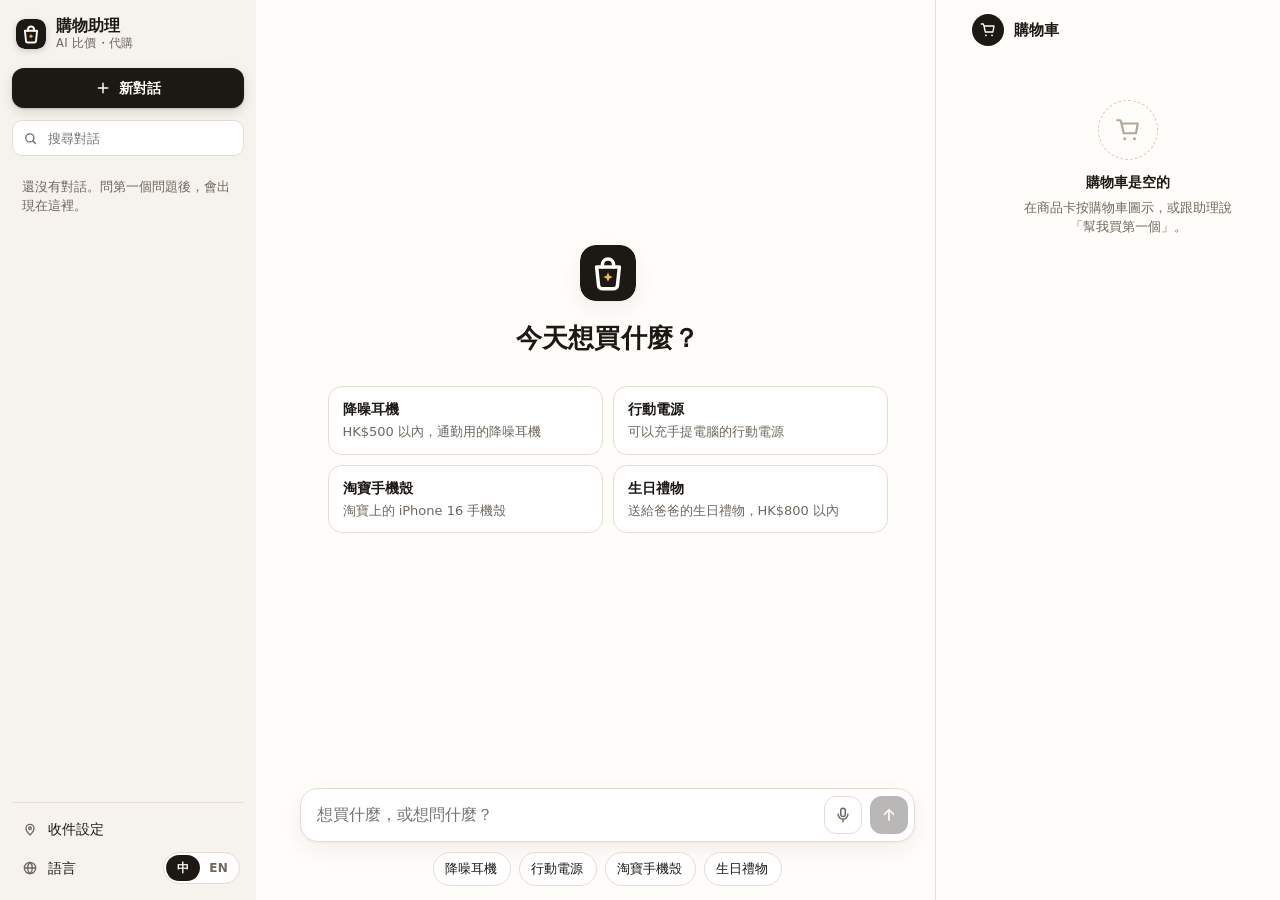
==== commit d1e61131: "[G1] Let the cart panel close into the chat and keep its count visible. Closing the cart gives that " ====
--- a/web/static/index.html
+++ b/web/static/index.html
@@ -43,7 +43,7 @@
               <path d="M12 21s6-5.2 6-10a6 6 0 1 0-12 0c0 4.8 6 10 6 10z" fill="none" stroke="currentColor" stroke-width="2" stroke-linejoin="round"></path>
               <circle cx="12" cy="11" r="2" fill="none" stroke="currentColor" stroke-width="2"></circle>
             </svg>
-            <span data-i18n="navSettings">收件設定</span>
+            <span data-i18n="navSettings">設定</span>
           </a>
           <div class="lang-row">
             <svg viewBox="0 0 24 24" aria-hidden="true">
@@ -63,9 +63,10 @@
           <button type="button" id="open-chats" class="icon-btn menu-btn" data-i18n-attr="aria-label:chatHistory" aria-label="對話紀錄" aria-controls="side-chats">
             <svg viewBox="0 0 24 24" aria-hidden="true"><path d="M4 7h16M4 12h16M4 17h10" fill="none" stroke="currentColor" stroke-width="2" stroke-linecap="round"></path></svg>
           </button>
-          <div class="chat-heading">
-            <h1 id="chat-title">新對話</h1>
-          </div>
+          <a class="brand narrow-title" href="./" data-i18n-attr="aria-label:title" aria-label="購物助理">
+            <img class="logo" src="logo.svg" alt="" width="26" height="26" />
+            <h1 data-i18n="title">購物助理</h1>
+          </a>
           <div class="header-actions">
             <div class="lang-switch lang-narrow" role="group" data-i18n-attr="aria-label:language" aria-label="語言">
               <button type="button" data-lang="zh" aria-pressed="true">中</button>
@@ -88,7 +89,6 @@
           </button>
         </div>
         <footer class="dock">
-          <div id="quick" class="quick"></div>
           <form id="composer" class="composer">
             <label class="sr-only" for="message" data-i18n="message">訊息</label>
             <input id="message" name="message" type="text" autocomplete="off" placeholder="想買什麼，或想問什麼？" />
@@ -107,17 +107,22 @@
               <svg viewBox="0 0 24 24" aria-hidden="true"><rect x="7" y="7" width="10" height="10" rx="2" fill="currentColor"></rect></svg>
             </button>
           </form>
+          <div id="dock-quick" class="quick dock-quick"></div>
         </footer>
       </main>
       <aside class="side cart-panel" id="side-cart-panel" data-i18n-attr="aria-label:cart" aria-label="購物車">
-        <div class="cart-head">
-          <span class="cart-mark" aria-hidden="true">
-            <svg viewBox="0 0 24 24">
+        <div class="cart-toggle-wrap">
+          <button type="button" id="cart-toggle" class="cart-mark" data-i18n-attr="aria-label:cart" aria-label="購物車" aria-expanded="true">
+            <svg viewBox="0 0 24 24" aria-hidden="true">
               <path d="M6 6h15l-1.6 9H8L6 6zm0 0L5 3H2" fill="none" stroke="currentColor" stroke-width="2" stroke-linecap="round" stroke-linejoin="round"></path>
               <circle cx="9" cy="20" r="1.4" fill="currentColor"></circle>
               <circle cx="18" cy="20" r="1.4" fill="currentColor"></circle>
             </svg>
-          </span>
+          </button>
+          <span id="cart-toggle-count" class="cart-toggle-count" hidden></span>
+        </div>
+        <div class="cart-slide">
+        <div class="cart-head">
           <h2 data-i18n="cart">購物車</h2>
           <span id="side-count" class="count-badge" hidden></span>
           <button type="button" class="icon-btn drawer-close" data-close data-i18n-attr="aria-label:close" aria-label="關閉">
@@ -144,6 +149,7 @@
             <span data-i18n="payNote">Stripe 安全付款，付款前會再確認</span>
           </p>
         </div>
+        </div>
       </aside>
     </div>
     <div class="scrim" hidden></div>
--- a/web/static/styles.css
+++ b/web/static/styles.css
@@ -36,9 +36,10 @@
 
 .app {
   display: grid;
-  grid-template-columns: 256px minmax(0, 1fr) 320px;
+  grid-template-columns: 256px minmax(0, 1fr) auto;
   height: 100dvh;
   min-height: 100%;
+  background: var(--panel);
 }
 
 [hidden] {
@@ -517,18 +518,127 @@
 .side-cart {
   flex: 1;
   min-height: 0;
-  margin: 0 -4px;
-  padding: 2px 4px;
-  overflow-y: auto;
+  margin: 0;
+  padding: 2px 0 2px 4px;
+  overflow-y: scroll;
   scrollbar-width: thin;
   scrollbar-color: var(--line) transparent;
 }
 
+.side-cart::-webkit-scrollbar {
+  width: 8px;
+}
+
+.side-cart::-webkit-scrollbar-thumb {
+  background: var(--line);
+  border-radius: 8px;
+}
+
+.side.cart-panel,
+.cart-slide {
+  background: var(--panel);
+}
+
+.side.cart-panel {
+  padding-right: 0;
+}
+
+.cart-panel {
+  position: relative;
+  width: 320px;
+  background: var(--panel);
+  transition: width 0.42s var(--ease);
+}
+
+.cart-panel.collapsed {
+  width: 0;
+  padding: 0;
+}
+
+.cart-toggle-wrap {
+  position: absolute;
+  top: 14px;
+  left: 12px;
+  z-index: 4;
+  display: flex;
+  align-items: center;
+  gap: 6px;
+}
+
+.cart-panel.collapsed .cart-toggle-wrap {
+  position: fixed;
+  top: 16px;
+  right: 16px;
+  left: auto;
+  z-index: 5;
+}
+
+.cart-toggle-count {
+  display: none;
+  place-items: center;
+  min-width: 22px;
+  height: 22px;
+  padding: 0 6px;
+  border-radius: 999px;
+  background: var(--accent);
+  color: var(--ink);
+  font-size: 12px;
+  font-weight: 750;
+  font-variant-numeric: tabular-nums;
+}
+
+.cart-panel.collapsed .cart-toggle-count:not([hidden]) {
+  display: grid;
+  position: absolute;
+  top: -5px;
+  right: -5px;
+  z-index: 2;
+  min-width: 18px;
+  height: 18px;
+  padding: 0 4px;
+  border: 2px solid var(--panel);
+  font-size: 11px;
+}
+
+.app > .chat {
+  margin-inline: 24px;
+  transition: margin-inline 0.42s var(--ease);
+}
+
+.app:has(.cart-panel.collapsed) > .chat {
+  margin-right: 0;
+}
+
+.app:has(.cart-panel.collapsed) > .chat .messages,
+.app:has(.cart-panel.collapsed) > .chat .dock {
+  padding-right: 44px;
+}
+
+.cart-slide {
+  position: relative;
+  z-index: 1;
+  display: flex;
+  flex: 1;
+  flex-direction: column;
+  gap: 12px;
+  align-self: stretch;
+  width: auto;
+  min-width: 0;
+  min-height: 0;
+  transition: transform 0.42s var(--ease);
+}
+
+.cart-panel.collapsed .cart-slide {
+  transform: translateX(340px);
+  pointer-events: none;
+}
+
 .cart-head {
   display: flex;
   align-items: center;
   gap: 10px;
-  padding: 2px 2px 0;
+  min-height: 32px;
+  padding: 0 12px 0 42px;
 }
 
 .cart-head h2 {
@@ -539,13 +649,18 @@
 }
 
 .cart-mark {
+  position: relative;
+  z-index: 1;
   display: grid;
   place-items: center;
   width: 32px;
   height: 32px;
+  padding: 0;
+  border: 0;
   border-radius: 999px;
   background: var(--ink);
   color: var(--user-text);
+  cursor: pointer;
 }
 
 .cart-mark svg {
@@ -567,12 +682,12 @@
   font-variant-numeric: tabular-nums;
 }
 
-.cart-mark.pulse {
+.cart-mark.pulse,
+.cart-mark.bounce {
   animation: cart-bounce 0.45s var(--ease);
 }
 
-.count-badge.pulse,
-#cart-link.pulse {
+.count-badge.pulse {
   animation: pop 0.4s var(--ease);
 }
 
@@ -727,11 +842,6 @@
   box-shadow: var(--shadow);
 }
 
-.side-cart-item.mentioned {
-  border-color: var(--ink);
-  box-shadow: 0 0 0 2px rgba(28, 25, 21, 0.08);
-}
-
 .side-cart-item.fresh {
   animation: slide-in 0.45s var(--ease) both;
 }
@@ -757,50 +867,6 @@
 
 .side-cart-body {
   min-width: 0;
-}
-
-.side-cart-top {
-  display: flex;
-  align-items: flex-start;
-  gap: 8px;
-}
-
-.side-cart-top .side-cart-name {
-  flex: 1;
-}
-
-.mention-btn {
-  display: inline-flex;
-  flex: none;
-  align-items: center;
-  gap: 4px;
-  height: 26px;
-  padding: 0 8px;
-  border: 1px solid var(--line);
-  border-radius: 999px;
-  background: #faf8f4;
-  color: var(--ink);
-  font: inherit;
-  font-size: 11.5px;
-  font-weight: 650;
-  cursor: pointer;
-  transition: background 0.15s, border-color 0.15s, color 0.15s, transform 0.15s var(--ease);
-}
-
-.mention-btn svg {
-  width: 13px;
-  height: 13px;
-}
-
-.mention-btn:hover {
-  border-color: var(--ink);
-  transform: translateY(-1px);
-}
-
-.mention-btn.on {
-  border-color: var(--ink);
-  background: var(--ink);
-  color: var(--user-text);
 }
 
 .side-cart-name {
@@ -896,6 +962,11 @@
   font-weight: 700;
   font-variant-numeric: tabular-nums;
   text-align: center;
+}
+
+.cart-panel .side-pay,
+.cart-panel .side-mandate {
+  margin-right: 12px;
 }
 
 .side-pay {
@@ -1116,8 +1187,11 @@
   max-width: none;
   margin: 0;
   background: var(--panel);
-  border-left: 1px solid var(--line);
   border-right: 1px solid var(--line);
+}
+
+.app > .chat {
+  border-left: 0;
 }
 
 body > .chat {
@@ -1134,23 +1208,6 @@
   gap: 12px;
   padding: 18px 20px;
   border-bottom: 1px solid var(--line);
-}
-
-.chat-heading {
-  min-width: 0;
-  flex: 1;
-}
-
-#chat-title {
-  margin: 0;
-  overflow: hidden;
-  color: var(--ink);
-  font-size: 18px;
-  font-weight: 650;
-  letter-spacing: -0.02em;
-  line-height: 1.25;
-  text-overflow: ellipsis;
-  white-space: nowrap;
 }
 
 .header-actions {
@@ -1478,236 +1535,124 @@
 .ask {
   display: flex;
   flex-direction: column;
-  gap: 16px;
-  width: min(100%, 560px);
-  padding: 16px 16px 14px;
-  border: 1px solid #ddd6cc;
-  border-radius: 18px;
-  background: #fffdf9;
-  box-shadow: 0 1px 2px rgba(28, 25, 21, 0.05), 0 16px 40px rgba(28, 25, 21, 0.07);
-  animation: rise 0.28s var(--ease) both;
-}
-
-.ask-head {
-  display: flex;
-  align-items: baseline;
-  justify-content: space-between;
-  gap: 12px;
-}
-
-.ask-kicker {
-  margin: 0;
-  color: var(--muted);
-  font-size: 11.5px;
-  font-weight: 650;
-  letter-spacing: 0.04em;
-}
-
-.ask-status {
-  margin: 0;
-  color: var(--muted);
-  font-size: 12px;
-  font-weight: 550;
-}
-
-.ask-status:empty {
-  display: none;
-}
-
-.ask-body {
-  display: flex;
-  flex-direction: column;
-  gap: 16px;
-}
-
-.ask-q {
+  gap: 14px;
+  padding: 14px;
+  border: 1px solid var(--line);
+  border-radius: 14px;
+  background: var(--paper);
+  animation: rise 0.25s ease both;
+}
+
+.q {
   margin: 0;
   padding: 0;
   border: 0;
   min-width: 0;
 }
 
-.ask-prompt {
-  display: flex;
-  align-items: baseline;
+.q legend {
+  padding: 0;
+  margin-bottom: 8px;
+  font-weight: 650;
+}
+
+.hint {
+  margin-left: 8px;
+  color: var(--muted);
+  font-size: 12px;
+  font-weight: 400;
+}
+
+.opts {
+  display: flex;
   flex-wrap: wrap;
   gap: 8px;
-  margin: 0 0 8px;
-}
-
-.ask-num {
-  display: grid;
-  place-items: center;
-  width: 20px;
-  height: 20px;
-  border-radius: 6px;
-  background: var(--paper);
-  color: var(--muted);
-  font-size: 11px;
-  font-weight: 700;
-}
-
-.ask-title {
-  flex: 1;
-  min-width: 0;
-  font-size: 15px;
-  font-weight: 650;
-  line-height: 1.35;
-}
-
-.ask-mode {
-  color: var(--muted);
-  font-size: 12px;
-  font-weight: 500;
-}
-
-.ask-opts {
-  display: flex;
-  flex-wrap: wrap;
-  gap: 8px;
-}
-
-.ask-opt {
-  display: inline-flex;
-  align-items: center;
-  min-height: 36px;
-  padding: 6px 14px;
+}
+
+.opt {
   border: 1px solid var(--line);
   border-radius: 999px;
+  padding: 7px 14px;
   background: #fff;
   color: var(--ink);
   font-size: 14px;
-  line-height: 1.3;
   cursor: pointer;
-  transition: background 0.15s, color 0.15s, border-color 0.15s;
-}
-
-.ask-opt:hover:not(:disabled) {
+  transition: background 0.12s, color 0.12s, border-color 0.12s;
+}
+
+.opt:hover:not(:disabled) {
   border-color: var(--ink);
 }
 
-.ask-opt:focus-visible {
-  outline: 2px solid var(--ink);
-  outline-offset: 2px;
-}
-
-.ask-opt[aria-pressed="true"] {
+.opt[aria-pressed="true"] {
   background: var(--user);
   border-color: var(--user);
   color: var(--user-text);
 }
 
-.ask-more {
+.ask-foot {
   display: flex;
   flex-wrap: wrap;
   align-items: center;
   gap: 8px;
-  margin-top: 8px;
-}
-
-.ask-other {
-  flex: 1 1 160px;
-  min-width: 0;
-  height: 36px;
-  padding: 0 12px;
+}
+
+.ask-note {
+  flex: 1;
+  min-width: 160px;
   border: 1px solid var(--line);
-  border-radius: 999px;
-  background: #fff;
-  color: inherit;
+  border-radius: 10px;
+  padding: 8px 12px;
   font: inherit;
   font-size: 14px;
-}
-
-.ask-other::placeholder {
-  color: #9a9288;
-}
-
-.ask-other:focus {
-  outline: none;
-  border-color: var(--ink);
-}
-
-.ask-skip,
+  color: inherit;
+  background: #fff;
+}
+
+.ask-note:focus {
+  outline: 2px solid var(--ink);
+  outline-offset: 1px;
+}
+
+.ask-actions {
+  display: flex;
+  gap: 8px;
+  margin-left: auto;
+}
+
 .ask-send {
-  min-height: 36px;
-  padding: 0 14px;
   border: 0;
   border-radius: 999px;
-  font: inherit;
-  font-size: 14px;
-  font-weight: 650;
-  cursor: pointer;
-}
-
-.ask-skip {
-  flex: none;
-  border: 1px solid transparent;
-  background: transparent;
-  color: var(--muted);
-}
-
-.ask-skip:hover:not(:disabled) {
-  background: var(--paper);
-  color: var(--ink);
-}
-
-.ask-skip[aria-pressed="true"] {
-  border-color: var(--line);
-  background: var(--paper);
-  color: var(--ink);
-}
-
-.ask-q.skipped .ask-opt {
-  opacity: 0.4;
-}
-
-.ask-foot {
-  display: flex;
-  justify-content: flex-end;
-}
-
-.ask-send {
-  min-height: 40px;
-  padding: 0 16px;
-  border-radius: 11px;
+  padding: 7px 16px;
   background: var(--user);
   color: var(--user-text);
-}
-
-.ask-send:disabled {
-  opacity: 0.34;
+  font-size: 14px;
+  font-weight: 600;
+  cursor: pointer;
+}
+
+.ask-send:disabled,
+.ask.closed .opt:not([aria-pressed="true"]) {
+  opacity: 0.45;
   cursor: default;
 }
 
-.ask-result {
-  margin: 8px 0 0;
-  color: var(--muted);
-  font-size: 13px;
-}
-
-.ask.closed .ask-status {
-  color: var(--good);
-}
-
-.ask.closed.skipped .ask-status,
-.ask.closed.typed .ask-status {
-  color: var(--muted);
-}
-
-.ask.closed .ask-more,
-.ask.closed .ask-foot,
-.ask.closed .ask-mode,
-.ask.closed .ask-opt:not([aria-pressed="true"]),
-.ask.closed.typed .ask-body {
+.opts .pill {
+  margin-left: auto;
+  color: var(--muted);
+}
+
+.ask.closed .opt,
+.ask.closed .pill {
+  cursor: default;
+}
+
+.ask.closed .opts .pill {
   display: none;
 }
 
-.ask.closed .ask-q.skipped .ask-opts {
+.ask.closed .ask-foot {
   display: none;
-}
-
-.ask.closed .ask-opt {
-  cursor: default;
 }
 
 .text p {
@@ -1816,147 +1761,12 @@
   height: 14px;
 }
 
-#quick {
-  margin: 0 0 10px;
-}
-
-#quick .quick-row {
-  justify-content: flex-start;
-}
-
-#quick:empty {
-  display: none;
-}
-
-.mention-bar {
-  display: flex;
-  flex-wrap: wrap;
-  align-items: center;
-  gap: 8px;
-  margin: 0 0 10px;
-  padding: 6px 8px;
-  border: 1px solid var(--line);
-  border-radius: 14px;
-  background: #fff;
-  box-shadow: var(--shadow);
-  animation: rise-in 0.28s var(--ease) both;
-}
-
-.mention-bar[hidden] {
-  display: none;
-}
-
-.mention-chips {
-  display: flex;
-  flex: 1;
-  flex-wrap: wrap;
-  gap: 6px;
-  min-width: 0;
-}
-
-.mention-chip {
-  display: inline-flex;
-  align-items: center;
-  gap: 6px;
-  max-width: 100%;
-  height: 30px;
-  padding: 0 8px 0 4px;
-  border: 1px solid var(--line);
-  border-radius: 999px;
-  background: #faf8f4;
-  color: var(--ink);
-  font: inherit;
-  font-size: 12.5px;
-  font-weight: 650;
-  cursor: pointer;
-  transition: border-color 0.15s, transform 0.15s var(--ease);
-}
-
-.mention-chip:hover {
-  border-color: var(--ink);
-}
-
-.mention-chip img {
-  width: 22px;
-  height: 22px;
-  border-radius: 7px;
-  object-fit: contain;
-  background: #fff;
-}
-
-.mention-x {
-  color: var(--muted);
-  font-weight: 500;
-}
-
-.mention-ask,
-.mention-clear {
-  flex: none;
-  height: 30px;
-  padding: 0 12px;
-  border: 0;
-  border-radius: 9px;
-  font: inherit;
-  font-size: 13px;
-  font-weight: 650;
-  cursor: pointer;
-}
-
-.mention-ask {
-  background: var(--ink);
-  color: var(--user-text);
-}
-
-.mention-clear {
-  background: transparent;
-  color: var(--muted);
-}
-
-.mention-clear:hover {
-  color: var(--ink);
-}
-
-.cart-fly {
-  position: fixed;
-  z-index: 80;
-  display: grid;
-  place-items: center;
-  overflow: hidden;
-  border: 1px solid #efe8de;
-  border-radius: 14px;
-  background: #fff;
-  box-shadow: 0 10px 28px rgba(28, 25, 21, 0.22);
-  pointer-events: none;
-  animation: cart-fly 0.72s cubic-bezier(0.22, 0.82, 0.2, 1) forwards;
-}
-
-.cart-fly img,
-.cart-fly svg {
-  width: 100%;
-  height: 100%;
-  object-fit: contain;
-  padding: 4px;
-}
-
-.cart-fly svg {
-  width: 22px;
-  height: 22px;
-  color: var(--ink);
-}
-
-@keyframes cart-fly {
-  0% {
-    transform: translate(0, 0) scale(1) rotate(0deg);
-    opacity: 1;
-  }
-  42% {
-    transform: translate(calc(var(--dx) * 0.42), calc(var(--dy) * 0.22 - 56px)) scale(0.88) rotate(-10deg);
-    opacity: 1;
-  }
-  100% {
-    transform: translate(var(--dx), var(--dy)) scale(0.16) rotate(14deg);
-    opacity: 0.12;
-  }
+.dock-quick {
+  margin: 10px 0 0;
+}
+
+.dock-quick .quick-row {
+  justify-content: center;
 }
 
 .turn-quick {
@@ -3084,15 +2894,7 @@
 
 @media (min-width: 901px) {
   .app .chat-header {
-    padding: 16px 28px 14px;
-  }
-
-  .app .chat-header .header-actions {
     display: none;
-  }
-
-  .app .chat-header #chat-title {
-    font-size: 20px;
   }
 }
 
@@ -3107,10 +2909,6 @@
 }
 
 @media (max-width: 640px) {
-  .ask {
-    width: 100%;
-  }
-
   .compare-grid {
     grid-template-columns: 1fr;
   }
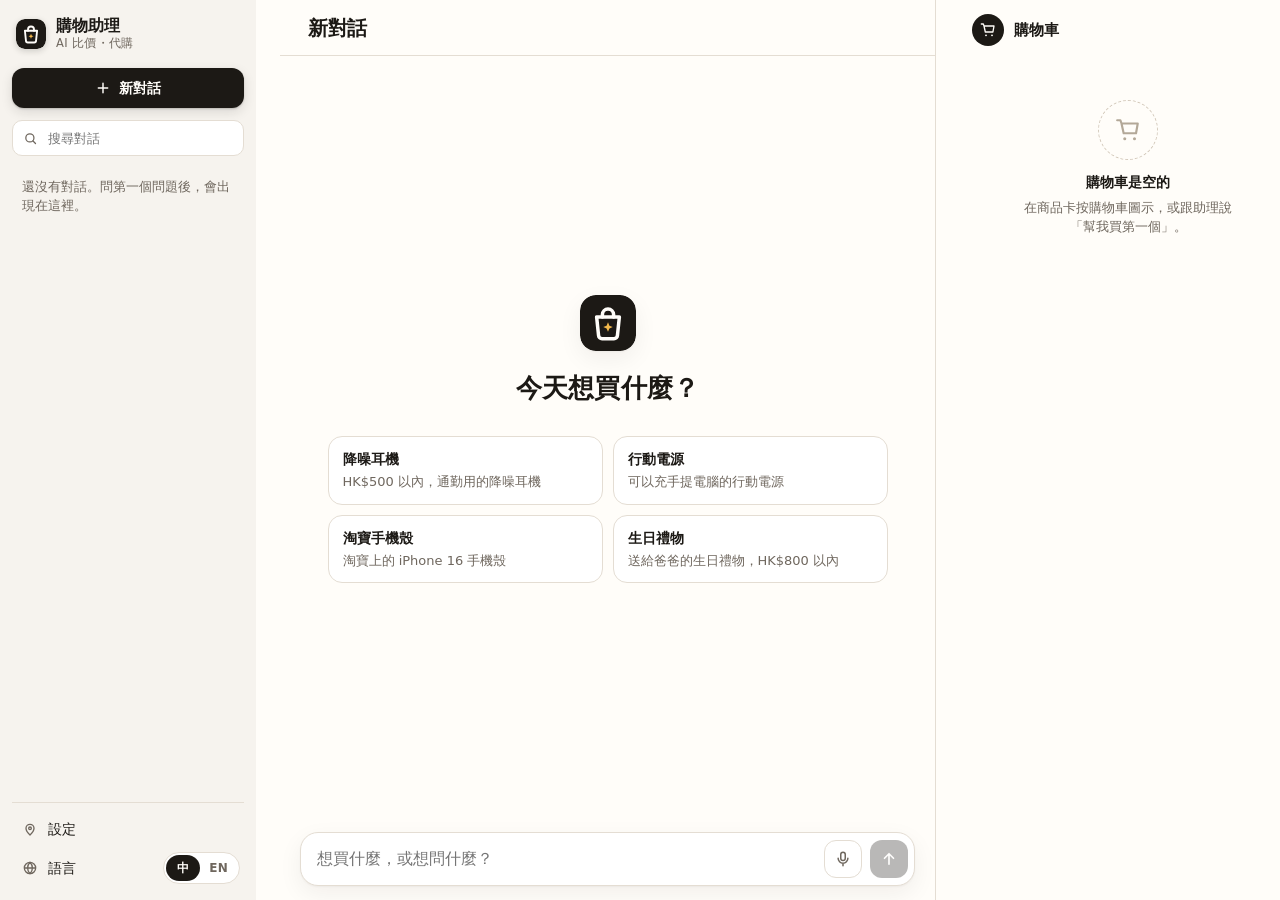
==== commit 96ef16d3: "[G1] Merge g1 into main. Keep the closed-cart count with the newer cart pulse." ====
--- a/web/static/index.html
+++ b/web/static/index.html
@@ -63,10 +63,9 @@
           <button type="button" id="open-chats" class="icon-btn menu-btn" data-i18n-attr="aria-label:chatHistory" aria-label="對話紀錄" aria-controls="side-chats">
             <svg viewBox="0 0 24 24" aria-hidden="true"><path d="M4 7h16M4 12h16M4 17h10" fill="none" stroke="currentColor" stroke-width="2" stroke-linecap="round"></path></svg>
           </button>
-          <a class="brand narrow-title" href="./" data-i18n-attr="aria-label:title" aria-label="購物助理">
-            <img class="logo" src="logo.svg" alt="" width="26" height="26" />
-            <h1 data-i18n="title">購物助理</h1>
-          </a>
+          <div class="chat-heading">
+            <h1 id="chat-title">新對話</h1>
+          </div>
           <div class="header-actions">
             <div class="lang-switch lang-narrow" role="group" data-i18n-attr="aria-label:language" aria-label="語言">
               <button type="button" data-lang="zh" aria-pressed="true">中</button>
@@ -89,6 +88,7 @@
           </button>
         </div>
         <footer class="dock">
+          <div id="quick" class="quick"></div>
           <form id="composer" class="composer">
             <label class="sr-only" for="message" data-i18n="message">訊息</label>
             <input id="message" name="message" type="text" autocomplete="off" placeholder="想買什麼，或想問什麼？" />
@@ -107,7 +107,6 @@
               <svg viewBox="0 0 24 24" aria-hidden="true"><rect x="7" y="7" width="10" height="10" rx="2" fill="currentColor"></rect></svg>
             </button>
           </form>
-          <div id="dock-quick" class="quick dock-quick"></div>
         </footer>
       </main>
       <aside class="side cart-panel" id="side-cart-panel" data-i18n-attr="aria-label:cart" aria-label="購物車">
--- a/web/static/styles.css
+++ b/web/static/styles.css
@@ -687,7 +687,8 @@
   animation: cart-bounce 0.45s var(--ease);
 }
 
-.count-badge.pulse {
+.count-badge.pulse,
+#cart-link.pulse {
   animation: pop 0.4s var(--ease);
 }
 
@@ -842,6 +843,11 @@
   box-shadow: var(--shadow);
 }
 
+.side-cart-item.mentioned {
+  border-color: var(--ink);
+  box-shadow: 0 0 0 2px rgba(28, 25, 21, 0.08);
+}
+
 .side-cart-item.fresh {
   animation: slide-in 0.45s var(--ease) both;
 }
@@ -867,6 +873,50 @@
 
 .side-cart-body {
   min-width: 0;
+}
+
+.side-cart-top {
+  display: flex;
+  align-items: flex-start;
+  gap: 8px;
+}
+
+.side-cart-top .side-cart-name {
+  flex: 1;
+}
+
+.mention-btn {
+  display: inline-flex;
+  flex: none;
+  align-items: center;
+  gap: 4px;
+  height: 26px;
+  padding: 0 8px;
+  border: 1px solid var(--line);
+  border-radius: 999px;
+  background: #faf8f4;
+  color: var(--ink);
+  font: inherit;
+  font-size: 11.5px;
+  font-weight: 650;
+  cursor: pointer;
+  transition: background 0.15s, border-color 0.15s, color 0.15s, transform 0.15s var(--ease);
+}
+
+.mention-btn svg {
+  width: 13px;
+  height: 13px;
+}
+
+.mention-btn:hover {
+  border-color: var(--ink);
+  transform: translateY(-1px);
+}
+
+.mention-btn.on {
+  border-color: var(--ink);
+  background: var(--ink);
+  color: var(--user-text);
 }
 
 .side-cart-name {
@@ -1210,6 +1260,23 @@
   border-bottom: 1px solid var(--line);
 }
 
+.chat-heading {
+  min-width: 0;
+  flex: 1;
+}
+
+#chat-title {
+  margin: 0;
+  overflow: hidden;
+  color: var(--ink);
+  font-size: 18px;
+  font-weight: 650;
+  letter-spacing: -0.02em;
+  line-height: 1.25;
+  text-overflow: ellipsis;
+  white-space: nowrap;
+}
+
 .header-actions {
   display: flex;
   flex-wrap: wrap;
@@ -1535,124 +1602,236 @@
 .ask {
   display: flex;
   flex-direction: column;
-  gap: 14px;
-  padding: 14px;
-  border: 1px solid var(--line);
-  border-radius: 14px;
-  background: var(--paper);
-  animation: rise 0.25s ease both;
-}
-
-.q {
+  gap: 16px;
+  width: min(100%, 560px);
+  padding: 16px 16px 14px;
+  border: 1px solid #ddd6cc;
+  border-radius: 18px;
+  background: #fffdf9;
+  box-shadow: 0 1px 2px rgba(28, 25, 21, 0.05), 0 16px 40px rgba(28, 25, 21, 0.07);
+  animation: rise 0.28s var(--ease) both;
+}
+
+.ask-head {
+  display: flex;
+  align-items: baseline;
+  justify-content: space-between;
+  gap: 12px;
+}
+
+.ask-kicker {
+  margin: 0;
+  color: var(--muted);
+  font-size: 11.5px;
+  font-weight: 650;
+  letter-spacing: 0.04em;
+}
+
+.ask-status {
+  margin: 0;
+  color: var(--muted);
+  font-size: 12px;
+  font-weight: 550;
+}
+
+.ask-status:empty {
+  display: none;
+}
+
+.ask-body {
+  display: flex;
+  flex-direction: column;
+  gap: 16px;
+}
+
+.ask-q {
   margin: 0;
   padding: 0;
   border: 0;
   min-width: 0;
 }
 
-.q legend {
-  padding: 0;
-  margin-bottom: 8px;
-  font-weight: 650;
-}
-
-.hint {
-  margin-left: 8px;
-  color: var(--muted);
-  font-size: 12px;
-  font-weight: 400;
-}
-
-.opts {
-  display: flex;
+.ask-prompt {
+  display: flex;
+  align-items: baseline;
   flex-wrap: wrap;
   gap: 8px;
-}
-
-.opt {
+  margin: 0 0 8px;
+}
+
+.ask-num {
+  display: grid;
+  place-items: center;
+  width: 20px;
+  height: 20px;
+  border-radius: 6px;
+  background: var(--paper);
+  color: var(--muted);
+  font-size: 11px;
+  font-weight: 700;
+}
+
+.ask-title {
+  flex: 1;
+  min-width: 0;
+  font-size: 15px;
+  font-weight: 650;
+  line-height: 1.35;
+}
+
+.ask-mode {
+  color: var(--muted);
+  font-size: 12px;
+  font-weight: 500;
+}
+
+.ask-opts {
+  display: flex;
+  flex-wrap: wrap;
+  gap: 8px;
+}
+
+.ask-opt {
+  display: inline-flex;
+  align-items: center;
+  min-height: 36px;
+  padding: 6px 14px;
   border: 1px solid var(--line);
   border-radius: 999px;
-  padding: 7px 14px;
   background: #fff;
   color: var(--ink);
   font-size: 14px;
+  line-height: 1.3;
   cursor: pointer;
-  transition: background 0.12s, color 0.12s, border-color 0.12s;
-}
-
-.opt:hover:not(:disabled) {
+  transition: background 0.15s, color 0.15s, border-color 0.15s;
+}
+
+.ask-opt:hover:not(:disabled) {
   border-color: var(--ink);
 }
 
-.opt[aria-pressed="true"] {
+.ask-opt:focus-visible {
+  outline: 2px solid var(--ink);
+  outline-offset: 2px;
+}
+
+.ask-opt[aria-pressed="true"] {
   background: var(--user);
   border-color: var(--user);
   color: var(--user-text);
 }
 
-.ask-foot {
+.ask-more {
   display: flex;
   flex-wrap: wrap;
   align-items: center;
   gap: 8px;
-}
-
-.ask-note {
-  flex: 1;
-  min-width: 160px;
+  margin-top: 8px;
+}
+
+.ask-other {
+  flex: 1 1 160px;
+  min-width: 0;
+  height: 36px;
+  padding: 0 12px;
   border: 1px solid var(--line);
-  border-radius: 10px;
-  padding: 8px 12px;
+  border-radius: 999px;
+  background: #fff;
+  color: inherit;
   font: inherit;
   font-size: 14px;
-  color: inherit;
-  background: #fff;
-}
-
-.ask-note:focus {
-  outline: 2px solid var(--ink);
-  outline-offset: 1px;
-}
-
-.ask-actions {
-  display: flex;
-  gap: 8px;
-  margin-left: auto;
-}
-
+}
+
+.ask-other::placeholder {
+  color: #9a9288;
+}
+
+.ask-other:focus {
+  outline: none;
+  border-color: var(--ink);
+}
+
+.ask-skip,
 .ask-send {
+  min-height: 36px;
+  padding: 0 14px;
   border: 0;
   border-radius: 999px;
-  padding: 7px 16px;
+  font: inherit;
+  font-size: 14px;
+  font-weight: 650;
+  cursor: pointer;
+}
+
+.ask-skip {
+  flex: none;
+  border: 1px solid transparent;
+  background: transparent;
+  color: var(--muted);
+}
+
+.ask-skip:hover:not(:disabled) {
+  background: var(--paper);
+  color: var(--ink);
+}
+
+.ask-skip[aria-pressed="true"] {
+  border-color: var(--line);
+  background: var(--paper);
+  color: var(--ink);
+}
+
+.ask-q.skipped .ask-opt {
+  opacity: 0.4;
+}
+
+.ask-foot {
+  display: flex;
+  justify-content: flex-end;
+}
+
+.ask-send {
+  min-height: 40px;
+  padding: 0 16px;
+  border-radius: 11px;
   background: var(--user);
   color: var(--user-text);
-  font-size: 14px;
-  font-weight: 600;
-  cursor: pointer;
-}
-
-.ask-send:disabled,
-.ask.closed .opt:not([aria-pressed="true"]) {
-  opacity: 0.45;
+}
+
+.ask-send:disabled {
+  opacity: 0.34;
   cursor: default;
 }
 
-.opts .pill {
-  margin-left: auto;
-  color: var(--muted);
-}
-
-.ask.closed .opt,
-.ask.closed .pill {
+.ask-result {
+  margin: 8px 0 0;
+  color: var(--muted);
+  font-size: 13px;
+}
+
+.ask.closed .ask-status {
+  color: var(--good);
+}
+
+.ask.closed.skipped .ask-status,
+.ask.closed.typed .ask-status {
+  color: var(--muted);
+}
+
+.ask.closed .ask-more,
+.ask.closed .ask-foot,
+.ask.closed .ask-mode,
+.ask.closed .ask-opt:not([aria-pressed="true"]),
+.ask.closed.typed .ask-body {
+  display: none;
+}
+
+.ask.closed .ask-q.skipped .ask-opts {
+  display: none;
+}
+
+.ask.closed .ask-opt {
   cursor: default;
-}
-
-.ask.closed .opts .pill {
-  display: none;
-}
-
-.ask.closed .ask-foot {
-  display: none;
 }
 
 .text p {
@@ -1761,12 +1940,147 @@
   height: 14px;
 }
 
-.dock-quick {
-  margin: 10px 0 0;
-}
-
-.dock-quick .quick-row {
-  justify-content: center;
+#quick {
+  margin: 0 0 10px;
+}
+
+#quick .quick-row {
+  justify-content: flex-start;
+}
+
+#quick:empty {
+  display: none;
+}
+
+.mention-bar {
+  display: flex;
+  flex-wrap: wrap;
+  align-items: center;
+  gap: 8px;
+  margin: 0 0 10px;
+  padding: 6px 8px;
+  border: 1px solid var(--line);
+  border-radius: 14px;
+  background: #fff;
+  box-shadow: var(--shadow);
+  animation: rise-in 0.28s var(--ease) both;
+}
+
+.mention-bar[hidden] {
+  display: none;
+}
+
+.mention-chips {
+  display: flex;
+  flex: 1;
+  flex-wrap: wrap;
+  gap: 6px;
+  min-width: 0;
+}
+
+.mention-chip {
+  display: inline-flex;
+  align-items: center;
+  gap: 6px;
+  max-width: 100%;
+  height: 30px;
+  padding: 0 8px 0 4px;
+  border: 1px solid var(--line);
+  border-radius: 999px;
+  background: #faf8f4;
+  color: var(--ink);
+  font: inherit;
+  font-size: 12.5px;
+  font-weight: 650;
+  cursor: pointer;
+  transition: border-color 0.15s, transform 0.15s var(--ease);
+}
+
+.mention-chip:hover {
+  border-color: var(--ink);
+}
+
+.mention-chip img {
+  width: 22px;
+  height: 22px;
+  border-radius: 7px;
+  object-fit: contain;
+  background: #fff;
+}
+
+.mention-x {
+  color: var(--muted);
+  font-weight: 500;
+}
+
+.mention-ask,
+.mention-clear {
+  flex: none;
+  height: 30px;
+  padding: 0 12px;
+  border: 0;
+  border-radius: 9px;
+  font: inherit;
+  font-size: 13px;
+  font-weight: 650;
+  cursor: pointer;
+}
+
+.mention-ask {
+  background: var(--ink);
+  color: var(--user-text);
+}
+
+.mention-clear {
+  background: transparent;
+  color: var(--muted);
+}
+
+.mention-clear:hover {
+  color: var(--ink);
+}
+
+.cart-fly {
+  position: fixed;
+  z-index: 80;
+  display: grid;
+  place-items: center;
+  overflow: hidden;
+  border: 1px solid #efe8de;
+  border-radius: 14px;
+  background: #fff;
+  box-shadow: 0 10px 28px rgba(28, 25, 21, 0.22);
+  pointer-events: none;
+  animation: cart-fly 0.72s cubic-bezier(0.22, 0.82, 0.2, 1) forwards;
+}
+
+.cart-fly img,
+.cart-fly svg {
+  width: 100%;
+  height: 100%;
+  object-fit: contain;
+  padding: 4px;
+}
+
+.cart-fly svg {
+  width: 22px;
+  height: 22px;
+  color: var(--ink);
+}
+
+@keyframes cart-fly {
+  0% {
+    transform: translate(0, 0) scale(1) rotate(0deg);
+    opacity: 1;
+  }
+  42% {
+    transform: translate(calc(var(--dx) * 0.42), calc(var(--dy) * 0.22 - 56px)) scale(0.88) rotate(-10deg);
+    opacity: 1;
+  }
+  100% {
+    transform: translate(var(--dx), var(--dy)) scale(0.16) rotate(14deg);
+    opacity: 0.12;
+  }
 }
 
 .turn-quick {
@@ -2894,7 +3208,15 @@
 
 @media (min-width: 901px) {
   .app .chat-header {
+    padding: 16px 28px 14px;
+  }
+
+  .app .chat-header .header-actions {
     display: none;
+  }
+
+  .app .chat-header #chat-title {
+    font-size: 20px;
   }
 }
 
@@ -2909,6 +3231,10 @@
 }
 
 @media (max-width: 640px) {
+  .ask {
+    width: 100%;
+  }
+
   .compare-grid {
     grid-template-columns: 1fr;
   }
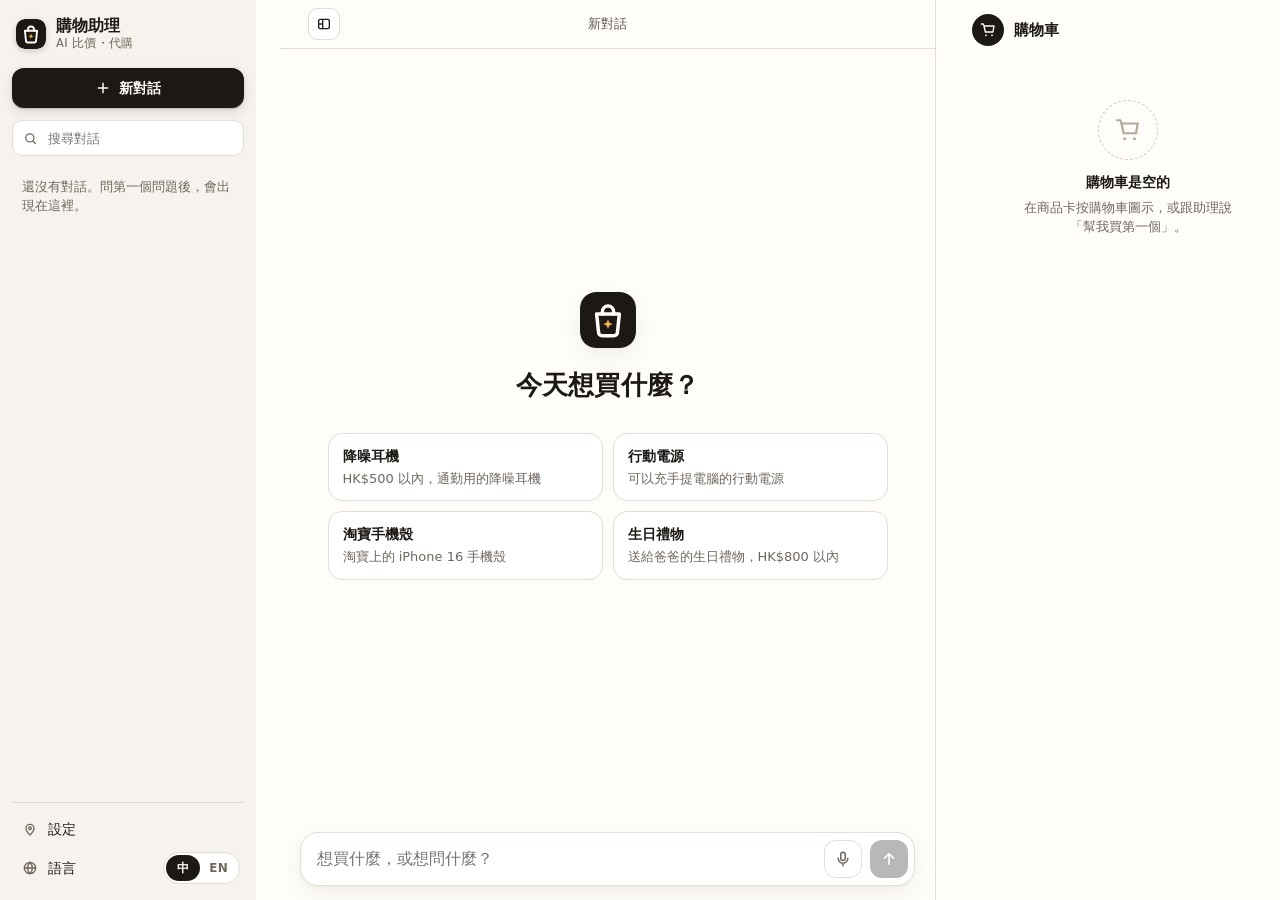
==== commit 3493aaae: "[G2] Move checkout to a payment page and keep cart items payable Co-authored-by: Cursor <cursoragent" ====
--- a/web/static/index.html
+++ b/web/static/index.html
@@ -16,8 +16,8 @@
             <img class="logo" src="logo.svg" alt="" width="30" height="30" />
             <span class="brand-text">
               <h1 data-i18n="title">購物助理</h1>
-              <span class="brand-sub" data-i18n="brandSub">AI 比價・代購</span>
-            </span>
+            <span class="brand-sub" data-i18n="brandSub">AI 比價・代購</span>
+          </span>
           </a>
           <button type="button" class="icon-btn drawer-close" data-close data-i18n-attr="aria-label:close" aria-label="關閉">
             <svg viewBox="0 0 24 24" aria-hidden="true"><path d="M6 6l12 12M18 6L6 18" fill="none" stroke="currentColor" stroke-width="2" stroke-linecap="round"></path></svg>
@@ -60,6 +60,12 @@
       </aside>
       <main class="chat">
         <header class="chat-header">
+          <button type="button" id="fold-chats" class="icon-btn fold-chats" data-i18n-attr="aria-label:foldChats,title:foldChats" aria-label="收起對話列表" title="收起對話列表">
+            <svg viewBox="0 0 24 24" aria-hidden="true">
+              <rect x="4" y="5" width="16" height="14" rx="2" fill="none" stroke="currentColor" stroke-width="2"></rect>
+              <path d="M10 5v14M8 12H5.5" fill="none" stroke="currentColor" stroke-width="2" stroke-linecap="round"></path>
+            </svg>
+          </button>
           <button type="button" id="open-chats" class="icon-btn menu-btn" data-i18n-attr="aria-label:chatHistory" aria-label="對話紀錄" aria-controls="side-chats">
             <svg viewBox="0 0 24 24" aria-hidden="true"><path d="M4 7h16M4 12h16M4 17h10" fill="none" stroke="currentColor" stroke-width="2" stroke-linecap="round"></path></svg>
           </button>
@@ -76,7 +82,7 @@
                 <path d="M12 5v14M5 12h14" fill="none" stroke="currentColor" stroke-width="2" stroke-linecap="round"></path>
               </svg>
             </button>
-            <a id="cart-link" class="pill" href="cart.html"><span data-i18n="cart">購物車</span><span id="cart-count"></span></a>
+            <a id="cart-link" class="pill" href="pay.html"><span data-i18n="cart">購物車</span><span id="cart-count"></span></a>
           </div>
         </header>
         <div class="feed">
@@ -128,7 +134,7 @@
             <svg viewBox="0 0 24 24" aria-hidden="true"><path d="M6 6l12 12M18 6L6 18" fill="none" stroke="currentColor" stroke-width="2" stroke-linecap="round"></path></svg>
           </button>
         </div>
-        <a id="side-mandate" class="side-mandate" href="cart.html" hidden></a>
+        <a id="side-mandate" class="side-mandate" href="pay.html" hidden></a>
         <div id="side-cart" class="side-cart"></div>
         <div id="side-pay-box" class="side-pay" hidden>
           <div class="sum-row">
@@ -139,8 +145,8 @@
             <div class="cap-bar"><span></span></div>
             <p class="cap-text"></p>
           </div>
-          <a id="side-pay" class="checkout-btn" href="cart.html">
-            <span data-i18n="checkout">去結帳</span>
+          <a id="side-pay" class="checkout-btn" href="pay.html">
+            <span data-i18n="checkout">去付款</span>
             <svg viewBox="0 0 24 24" aria-hidden="true"><path d="M5 12h14M13 6l6 6-6 6" fill="none" stroke="currentColor" stroke-width="2.2" stroke-linecap="round" stroke-linejoin="round"></path></svg>
           </a>
           <p class="pay-note">
--- a/web/static/styles.css
+++ b/web/static/styles.css
@@ -179,7 +179,8 @@
 }
 
 .drawer-close,
-.menu-btn {
+.menu-btn,
+.fold-chats {
   display: none;
 }
 
@@ -1252,27 +1253,40 @@
 }
 
 .chat-header {
+  position: relative;
   display: flex;
   align-items: center;
   justify-content: space-between;
   gap: 12px;
-  padding: 18px 20px;
+  min-height: 48px;
+  padding: 8px 16px;
   border-bottom: 1px solid var(--line);
 }
 
+.menu-btn,
+.header-actions {
+  position: relative;
+  z-index: 1;
+}
+
 .chat-heading {
+  position: absolute;
+  left: 50%;
+  width: min(52%, 240px);
   min-width: 0;
-  flex: 1;
+  pointer-events: none;
+  transform: translateX(-50%);
 }
 
 #chat-title {
   margin: 0;
   overflow: hidden;
-  color: var(--ink);
-  font-size: 18px;
-  font-weight: 650;
-  letter-spacing: -0.02em;
-  line-height: 1.25;
+  color: #5c564e;
+  font-size: 13px;
+  font-weight: 550;
+  letter-spacing: 0.01em;
+  line-height: 1.3;
+  text-align: center;
   text-overflow: ellipsis;
   white-space: nowrap;
 }
@@ -1286,8 +1300,8 @@
 
 .chat-header h1 {
   margin: 0;
-  font-size: 18px;
-  font-weight: 650;
+  font-size: 13px;
+  font-weight: 550;
 }
 
 .sub {
@@ -3207,16 +3221,47 @@
 }
 
 @media (min-width: 901px) {
+  .fold-chats {
+    display: grid;
+  }
+
+  body.chats-folded .fold-chats {
+    display: none;
+  }
+
+  body.chats-folded .app {
+    grid-template-columns: minmax(0, 1fr) 320px;
+  }
+
+  body.chats-folded .side-chats {
+    display: none;
+  }
+
+  body.chats-folded .menu-btn {
+    display: grid;
+  }
+
   .app .chat-header {
-    padding: 16px 28px 14px;
+    min-height: 44px;
+    padding: 8px 28px;
   }
 
   .app .chat-header .header-actions {
     display: none;
   }
 
-  .app .chat-header #chat-title {
-    font-size: 20px;
+  .app .chat-header .chat-heading {
+    width: min(70%, 360px);
+  }
+}
+
+@media (max-width: 640px) {
+  .chat-header .lang-narrow {
+    display: none;
+  }
+
+  .chat-heading {
+    width: min(32%, 120px);
   }
 }
 
@@ -3334,9 +3379,35 @@
 }
 
 .receipt.paid {
+  display: flex;
+  align-items: flex-start;
+  gap: 12px;
+  overflow: hidden;
   background: #ecfdf3;
-  border-color: #bbe5c8;
+  border-color: #86d5a2;
   color: #14532d;
+  box-shadow: 0 8px 24px rgba(20, 83, 45, 0.08);
+}
+
+.receipt-mark {
+  flex: none;
+  width: 36px;
+  height: 36px;
+  margin-top: 1px;
+  padding: 8px;
+  border-radius: 50%;
+  background: #16a34a;
+  color: #fff;
+  box-shadow: 0 0 0 6px rgba(22, 163, 74, 0.12);
+}
+
+.receipt-mark path {
+  stroke-width: 2.4;
+}
+
+.receipt-body {
+  min-width: 0;
+  flex: 1;
 }
 
 .receipt.refused {
@@ -3452,3 +3523,4 @@
   font-size: 13px;
   font-weight: 600;
 }
+
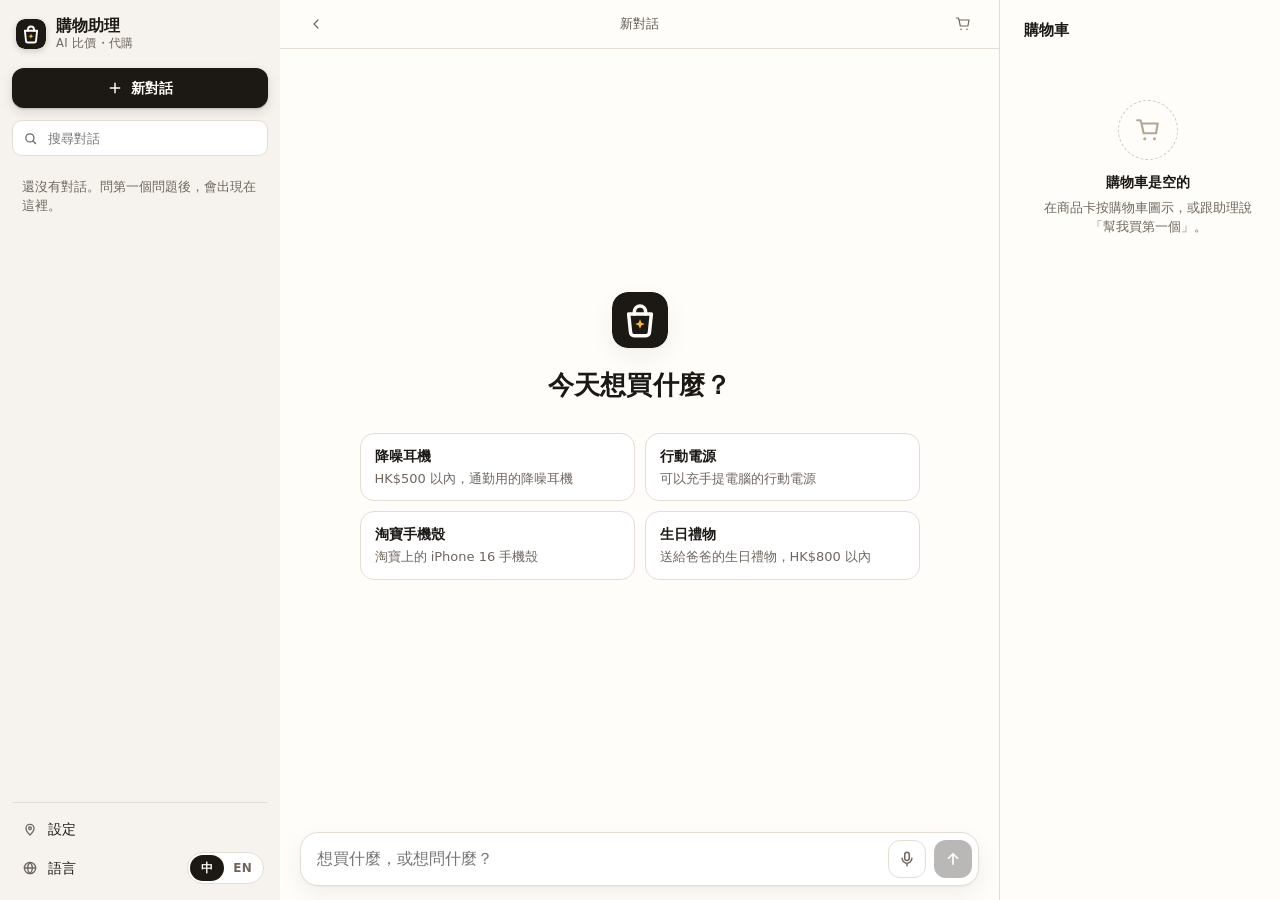
==== commit e185bc08: "[G2] Keep both side rails even so folding them does not shift the chat Co-authored-by: Cursor <curso" ====
--- a/web/static/index.html
+++ b/web/static/index.html
@@ -60,29 +60,50 @@
       </aside>
       <main class="chat">
         <header class="chat-header">
-          <button type="button" id="fold-chats" class="icon-btn fold-chats" data-i18n-attr="aria-label:foldChats,title:foldChats" aria-label="收起對話列表" title="收起對話列表">
-            <svg viewBox="0 0 24 24" aria-hidden="true">
-              <rect x="4" y="5" width="16" height="14" rx="2" fill="none" stroke="currentColor" stroke-width="2"></rect>
-              <path d="M10 5v14M8 12H5.5" fill="none" stroke="currentColor" stroke-width="2" stroke-linecap="round"></path>
-            </svg>
-          </button>
-          <button type="button" id="open-chats" class="icon-btn menu-btn" data-i18n-attr="aria-label:chatHistory" aria-label="對話紀錄" aria-controls="side-chats">
-            <svg viewBox="0 0 24 24" aria-hidden="true"><path d="M4 7h16M4 12h16M4 17h10" fill="none" stroke="currentColor" stroke-width="2" stroke-linecap="round"></path></svg>
-          </button>
+          <div class="header-rail header-lead">
+            <button type="button" id="fold-chats" class="rail-btn fold-chats" data-i18n-attr="aria-label:foldChats,title:foldChats" aria-label="收起對話列表" title="收起對話列表">
+              <svg viewBox="0 0 24 24" aria-hidden="true">
+                <path d="M15 6l-6 6 6 6" fill="none" stroke="currentColor" stroke-width="1.8" stroke-linecap="round" stroke-linejoin="round"></path>
+              </svg>
+            </button>
+            <button type="button" id="open-chats" class="rail-btn menu-btn" data-i18n-attr="aria-label:chatHistory" aria-label="對話紀錄" aria-controls="side-chats">
+              <svg viewBox="0 0 24 24" aria-hidden="true"><path d="M4 7h16M4 12h16M4 17h10" fill="none" stroke="currentColor" stroke-width="1.8" stroke-linecap="round"></path></svg>
+            </button>
+          </div>
           <div class="chat-heading">
             <h1 id="chat-title">新對話</h1>
           </div>
-          <div class="header-actions">
-            <div class="lang-switch lang-narrow" role="group" data-i18n-attr="aria-label:language" aria-label="語言">
-              <button type="button" data-lang="zh" aria-pressed="true">中</button>
-              <button type="button" data-lang="en" aria-pressed="false">EN</button>
+          <div class="header-rail header-trail">
+            <div class="cart-toggle-wrap">
+              <button type="button" id="cart-toggle" class="rail-btn cart-mark" data-i18n-attr="aria-label:cart" aria-label="購物車" aria-expanded="true">
+                <svg viewBox="0 0 24 24" aria-hidden="true">
+                  <path d="M6 6h15l-1.6 9H8L6 6zm0 0L5 3H2" fill="none" stroke="currentColor" stroke-width="1.8" stroke-linecap="round" stroke-linejoin="round"></path>
+                  <circle cx="9" cy="20" r="1.2" fill="currentColor"></circle>
+                  <circle cx="18" cy="20" r="1.2" fill="currentColor"></circle>
+                </svg>
+              </button>
+              <span id="cart-toggle-count" class="cart-toggle-count" hidden></span>
             </div>
-            <button type="button" id="new-chat-narrow" class="icon-btn" data-i18n-attr="aria-label:newChat,title:newChat" aria-label="新對話" title="新對話">
-              <svg viewBox="0 0 24 24" aria-hidden="true">
-                <path d="M12 5v14M5 12h14" fill="none" stroke="currentColor" stroke-width="2" stroke-linecap="round"></path>
-              </svg>
-            </button>
-            <a id="cart-link" class="pill" href="pay.html"><span data-i18n="cart">購物車</span><span id="cart-count"></span></a>
+            <div class="header-actions">
+              <div class="lang-switch lang-narrow" role="group" data-i18n-attr="aria-label:language" aria-label="語言">
+                <button type="button" data-lang="zh" aria-pressed="true">中</button>
+                <button type="button" data-lang="en" aria-pressed="false">EN</button>
+              </div>
+              <button type="button" id="new-chat-narrow" class="icon-btn" data-i18n-attr="aria-label:newChat,title:newChat" aria-label="新對話" title="新對話">
+                <svg viewBox="0 0 24 24" aria-hidden="true">
+                  <path d="M12 5v14M5 12h14" fill="none" stroke="currentColor" stroke-width="2" stroke-linecap="round"></path>
+                </svg>
+              </button>
+              <a id="cart-link" class="pill cart-link" href="pay.html" data-i18n-attr="aria-label:cart" aria-label="購物車">
+                <svg class="cart-link-mark" viewBox="0 0 24 24" aria-hidden="true">
+                  <path d="M6 6h15l-1.6 9H8L6 6zm0 0L5 3H2" fill="none" stroke="currentColor" stroke-width="1.8" stroke-linecap="round" stroke-linejoin="round"></path>
+                  <circle cx="9" cy="20" r="1.2" fill="currentColor"></circle>
+                  <circle cx="18" cy="20" r="1.2" fill="currentColor"></circle>
+                </svg>
+                <span class="cart-link-label" data-i18n="cart">購物車</span>
+                <span id="cart-count" class="cart-link-count"></span>
+              </a>
+            </div>
           </div>
         </header>
         <div class="feed">
@@ -116,16 +137,6 @@
         </footer>
       </main>
       <aside class="side cart-panel" id="side-cart-panel" data-i18n-attr="aria-label:cart" aria-label="購物車">
-        <div class="cart-toggle-wrap">
-          <button type="button" id="cart-toggle" class="cart-mark" data-i18n-attr="aria-label:cart" aria-label="購物車" aria-expanded="true">
-            <svg viewBox="0 0 24 24" aria-hidden="true">
-              <path d="M6 6h15l-1.6 9H8L6 6zm0 0L5 3H2" fill="none" stroke="currentColor" stroke-width="2" stroke-linecap="round" stroke-linejoin="round"></path>
-              <circle cx="9" cy="20" r="1.4" fill="currentColor"></circle>
-              <circle cx="18" cy="20" r="1.4" fill="currentColor"></circle>
-            </svg>
-          </button>
-          <span id="cart-toggle-count" class="cart-toggle-count" hidden></span>
-        </div>
         <div class="cart-slide">
         <div class="cart-head">
           <h2 data-i18n="cart">購物車</h2>
--- a/web/static/styles.css
+++ b/web/static/styles.css
@@ -12,6 +12,7 @@
   --accent: #f2b84b;
   --ease: cubic-bezier(0.2, 0.8, 0.2, 1);
   --shadow: 0 1px 2px rgba(28, 25, 21, 0.04), 0 8px 24px rgba(28, 25, 21, 0.06);
+  --side: 280px;
 }
 
 * {
@@ -36,10 +37,12 @@
 
 .app {
   display: grid;
-  grid-template-columns: 256px minmax(0, 1fr) auto;
+  grid-template-columns: var(--side) minmax(0, 1fr) var(--side);
   height: 100dvh;
   min-height: 100%;
+  overflow: hidden;
   background: var(--panel);
+  transition: grid-template-columns 0.42s var(--ease);
 }
 
 [hidden] {
@@ -546,73 +549,36 @@
 
 .cart-panel {
   position: relative;
-  width: 320px;
+  width: auto;
+  min-width: 0;
   background: var(--panel);
-  transition: width 0.42s var(--ease);
-}
-
-.cart-panel.collapsed {
-  width: 0;
-  padding: 0;
 }
 
 .cart-toggle-wrap {
-  position: absolute;
-  top: 14px;
-  left: 12px;
-  z-index: 4;
+  position: relative;
   display: flex;
   align-items: center;
-  gap: 6px;
-}
-
-.cart-panel.collapsed .cart-toggle-wrap {
-  position: fixed;
-  top: 16px;
-  right: 16px;
-  left: auto;
-  z-index: 5;
 }
 
 .cart-toggle-count {
   display: none;
   place-items: center;
-  min-width: 22px;
-  height: 22px;
-  padding: 0 6px;
+  min-width: 16px;
+  height: 16px;
+  padding: 0 4px;
   border-radius: 999px;
-  background: var(--accent);
-  color: var(--ink);
-  font-size: 12px;
-  font-weight: 750;
+  background: var(--ink);
+  color: var(--user-text);
+  font-size: 10px;
+  font-weight: 700;
   font-variant-numeric: tabular-nums;
 }
 
-.cart-panel.collapsed .cart-toggle-count:not([hidden]) {
+.app:has(.cart-panel.collapsed) .cart-toggle-count:not([hidden]) {
   display: grid;
   position: absolute;
-  top: -5px;
-  right: -5px;
-  z-index: 2;
-  min-width: 18px;
-  height: 18px;
-  padding: 0 4px;
-  border: 2px solid var(--panel);
-  font-size: 11px;
-}
-
-.app > .chat {
-  margin-inline: 24px;
-  transition: margin-inline 0.42s var(--ease);
-}
-
-.app:has(.cart-panel.collapsed) > .chat {
-  margin-right: 0;
-}
-
-.app:has(.cart-panel.collapsed) > .chat .messages,
-.app:has(.cart-panel.collapsed) > .chat .dock {
-  padding-right: 44px;
+  top: -3px;
+  right: -3px;
 }
 
 .cart-slide {
@@ -630,7 +596,7 @@
 }
 
 .cart-panel.collapsed .cart-slide {
-  transform: translateX(340px);
+  transform: translateX(calc(var(--side) + 20px));
   pointer-events: none;
 }
 
@@ -639,7 +605,7 @@
   align-items: center;
   gap: 10px;
   min-height: 32px;
-  padding: 0 12px 0 42px;
+  padding: 0 12px;
 }
 
 .cart-head h2 {
@@ -658,9 +624,9 @@
   height: 32px;
   padding: 0;
   border: 0;
-  border-radius: 999px;
-  background: var(--ink);
-  color: var(--user-text);
+  border-radius: 8px;
+  background: transparent;
+  color: var(--muted);
   cursor: pointer;
 }
 
@@ -1263,6 +1229,51 @@
   border-bottom: 1px solid var(--line);
 }
 
+.header-rail {
+  display: flex;
+  align-items: center;
+  flex: 0 0 40px;
+  width: 40px;
+  min-width: 40px;
+  max-width: 40px;
+}
+
+.header-trail {
+  justify-content: flex-end;
+}
+
+.rail-btn {
+  display: grid;
+  place-items: center;
+  width: 32px;
+  height: 32px;
+  padding: 0;
+  border: 0;
+  border-radius: 8px;
+  background: transparent;
+  color: var(--muted);
+  cursor: pointer;
+}
+
+.rail-btn:hover {
+  color: var(--ink);
+  background: var(--paper);
+}
+
+.rail-btn svg {
+  width: 16px;
+  height: 16px;
+}
+
+.rail-btn.fold-chats,
+.rail-btn.menu-btn {
+  display: none;
+}
+
+.app:has(.cart-panel.collapsed) > .chat {
+  border-right: 0;
+}
+
 .menu-btn,
 .header-actions {
   position: relative;
@@ -1270,12 +1281,10 @@
 }
 
 .chat-heading {
-  position: absolute;
-  left: 50%;
-  width: min(52%, 240px);
+  flex: 1;
   min-width: 0;
+  text-align: center;
   pointer-events: none;
-  transform: translateX(-50%);
 }
 
 #chat-title {
@@ -1328,6 +1337,23 @@
 .pill:disabled {
   opacity: 0.45;
   cursor: default;
+}
+
+.cart-link {
+  position: relative;
+  display: inline-flex;
+  align-items: center;
+  gap: 6px;
+}
+
+.cart-link-mark {
+  display: none;
+  width: 18px;
+  height: 18px;
+}
+
+.cart-link-count:empty {
+  display: none;
 }
 
 .feed {
@@ -3161,6 +3187,7 @@
   .app {
     display: block;
     height: auto;
+    overflow: visible;
   }
 
   .side {
@@ -3193,7 +3220,7 @@
   }
 
   .drawer-close,
-  .menu-btn {
+  .rail-btn.menu-btn {
     display: grid;
   }
 
@@ -3218,40 +3245,75 @@
     margin: 0 auto;
     border: 0;
   }
+
+  .header-trail .cart-toggle-wrap {
+    display: none;
+  }
+
+  .header-rail {
+    flex: none;
+    width: auto;
+    min-width: 0;
+  }
 }
 
 @media (min-width: 901px) {
-  .fold-chats {
+  .rail-btn.fold-chats {
     display: grid;
   }
 
-  body.chats-folded .fold-chats {
+  body.chats-folded .rail-btn.fold-chats {
     display: none;
   }
 
   body.chats-folded .app {
-    grid-template-columns: minmax(0, 1fr) 320px;
+    grid-template-columns: 0 minmax(0, 1fr) var(--side);
   }
 
   body.chats-folded .side-chats {
-    display: none;
-  }
-
-  body.chats-folded .menu-btn {
+    width: 0;
+    min-width: 0;
+    padding: 0;
+    overflow: hidden;
+    visibility: hidden;
+    pointer-events: none;
+  }
+
+  .app:has(.cart-panel.collapsed) .cart-panel {
+    width: 0;
+    min-width: 0;
+    padding: 0;
+    overflow: hidden;
+    visibility: hidden;
+    pointer-events: none;
+  }
+
+  body.chats-folded .rail-btn.menu-btn {
     display: grid;
+  }
+
+  .app:has(.cart-panel.collapsed) {
+    grid-template-columns: var(--side) minmax(0, 1fr) 0;
+  }
+
+  body.chats-folded .app:has(.cart-panel.collapsed) {
+    grid-template-columns: 0 minmax(0, 1fr) 0;
+  }
+
+  body.chats-folded .app:has(.cart-panel.collapsed) .feed,
+  body.chats-folded .app:has(.cart-panel.collapsed) .dock {
+    width: 100%;
+    max-width: 760px;
+    margin-inline: auto;
   }
 
   .app .chat-header {
     min-height: 44px;
-    padding: 8px 28px;
+    padding: 8px 20px;
   }
 
   .app .chat-header .header-actions {
     display: none;
-  }
-
-  .app .chat-header .chat-heading {
-    width: min(70%, 360px);
   }
 }
 
@@ -3259,9 +3321,45 @@
   .chat-header .lang-narrow {
     display: none;
   }
-
-  .chat-heading {
-    width: min(32%, 120px);
+}
+
+@media (orientation: landscape) and (max-height: 520px) {
+  .chat-header .lang-narrow {
+    display: none;
+  }
+
+  #cart-link.cart-link {
+    width: 36px;
+    height: 36px;
+    padding: 0;
+    border-radius: 10px;
+    justify-content: center;
+    gap: 0;
+  }
+
+  #cart-link .cart-link-label {
+    display: none;
+  }
+
+  #cart-link .cart-link-mark {
+    display: block;
+  }
+
+  #cart-link .cart-link-count:not(:empty) {
+    position: absolute;
+    top: -4px;
+    right: -4px;
+    display: grid;
+    place-items: center;
+    min-width: 16px;
+    height: 16px;
+    padding: 0 4px;
+    border-radius: 999px;
+    background: var(--ink);
+    color: var(--user-text);
+    font-size: 10px;
+    font-weight: 700;
+    line-height: 1;
   }
 }
 
--- a/web/static/settings.css
+++ b/web/static/settings.css
@@ -142,7 +142,7 @@
   font-weight: 650;
 }
 
-.chat-header > div:first-child {
+.chat-header > div:not(.header-rail) {
   flex: 1;
   min-width: 0;
 }
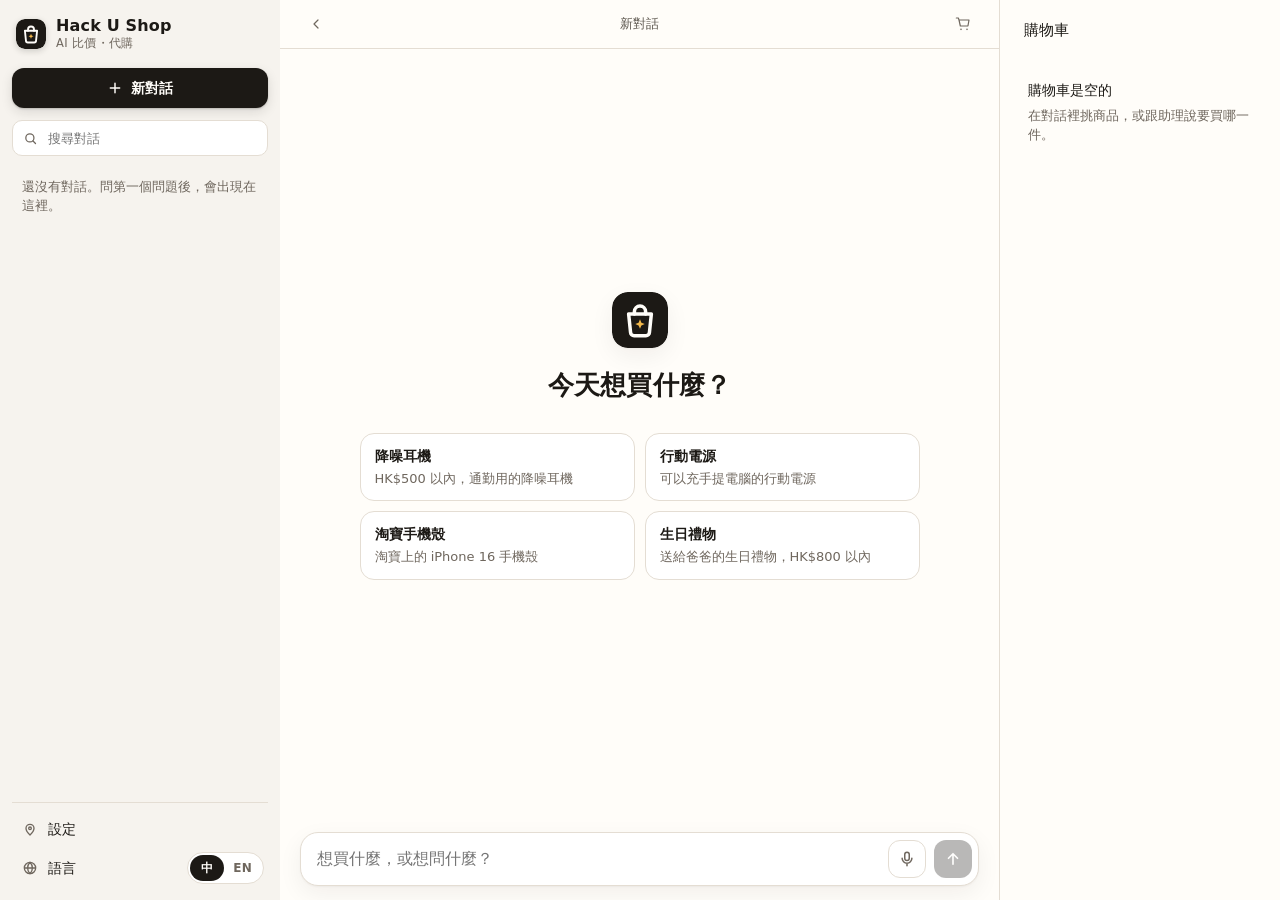
==== commit e37eee08: "[G2] Name the app Hack U Shop, and show days left on the mandate card Co-authored-by: Cursor <cursor" ====
--- a/web/static/index.html
+++ b/web/static/index.html
@@ -3,7 +3,7 @@
   <head>
     <meta charset="UTF-8" />
     <meta name="viewport" content="width=device-width, initial-scale=1" />
-    <title>購物助理</title>
+    <title>Hack U Shop</title>
     <link rel="icon" href="logo.svg" type="image/svg+xml" />
     <link rel="stylesheet" href="styles.css" />
     <link rel="stylesheet" href="settings.css" />
@@ -12,10 +12,10 @@
     <div class="app">
       <aside class="side side-chats" id="side-chats" data-i18n-attr="aria-label:chats" aria-label="對話">
         <div class="brand-row">
-          <a class="brand" href="./" data-i18n-attr="aria-label:title" aria-label="購物助理">
+          <a class="brand" href="./" data-i18n-attr="aria-label:title" aria-label="Hack U Shop">
             <img class="logo" src="logo.svg" alt="" width="30" height="30" />
             <span class="brand-text">
-              <h1 data-i18n="title">購物助理</h1>
+              <h1 data-i18n="title">Hack U Shop</h1>
             <span class="brand-sub" data-i18n="brandSub">AI 比價・代購</span>
           </span>
           </a>
--- a/web/static/styles.css
+++ b/web/static/styles.css
@@ -612,7 +612,7 @@
   margin: 0;
   color: var(--ink);
   font-size: 15px;
-  font-weight: 700;
+  font-weight: 560;
 }
 
 .cart-mark {
@@ -638,14 +638,14 @@
 .count-badge {
   display: grid;
   place-items: center;
-  min-width: 22px;
-  height: 22px;
-  padding: 0 7px;
+  min-width: 18px;
+  height: 18px;
+  padding: 0 5px;
   border-radius: 999px;
-  background: var(--accent);
-  color: var(--ink);
-  font-size: 12px;
-  font-weight: 750;
+  background: var(--ink);
+  color: var(--user-text);
+  font-size: 11px;
+  font-weight: 600;
   font-variant-numeric: tabular-nums;
 }
 
@@ -662,228 +662,159 @@
 .side-mandate {
   display: flex;
   align-items: center;
+  gap: 8px;
+  margin: 0 12px;
+  padding: 8px 2px;
+  border: 0;
+  border-bottom: 1px solid var(--line);
+  border-radius: 0;
+  background: transparent;
+  color: var(--muted);
+  text-decoration: none;
+}
+
+.side-mandate:hover {
+  color: var(--ink);
+}
+
+.mandate-body {
+  display: flex;
+  flex: 1;
+  flex-direction: column;
+  min-width: 0;
+  font-size: 12px;
+  line-height: 1.45;
+}
+
+.mandate-body strong {
+  color: inherit;
+  font-size: 12.5px;
+  font-weight: 560;
+}
+
+.side-mandate.ok strong {
+  color: var(--ink);
+}
+
+.side-mandate.missing strong {
+  color: var(--ink);
+}
+
+.cart-empty {
+  display: flex;
+  flex-direction: column;
+  align-items: flex-start;
+  gap: 6px;
+  padding: 20px 12px;
+  color: var(--muted);
+  font-size: 12.5px;
+  line-height: 1.5;
+}
+
+.cart-empty strong {
+  color: var(--ink);
+  font-size: 14px;
+  font-weight: 560;
+}
+
+.cart-empty p {
+  margin: 0;
+  max-width: 240px;
+}
+
+.side-cart-list {
+  display: flex;
+  flex-direction: column;
+  gap: 0;
+  margin: 0;
+  padding: 0 8px 0 0;
+  list-style: none;
+}
+
+.side-cart-item {
+  display: grid;
+  grid-template-columns: 48px minmax(0, 1fr);
   gap: 10px;
-  padding: 11px 12px;
+  align-items: start;
+  padding: 10px 4px 12px;
+  border: 0;
+  border-bottom: 1px solid var(--line);
+  border-radius: 0;
+  background: transparent;
+}
+
+.side-cart-item:hover {
+  background: transparent;
+}
+
+.side-cart-item.mentioned {
+  background: transparent;
+}
+
+.side-cart-item.fresh {
+  animation: slide-in 0.45s var(--ease) both;
+}
+
+.side-cart-item.leaving {
+  animation: row-out 0.22s ease forwards;
+}
+
+.side-cart-pic {
+  width: 48px;
+  height: 48px;
+  padding: 3px;
   border: 1px solid var(--line);
-  border-radius: 14px;
+  border-radius: 8px;
   background: #fff;
-  color: var(--ink);
-  text-decoration: none;
-  transition: border-color 0.15s, transform 0.2s var(--ease), box-shadow 0.2s var(--ease);
-  animation: fade-in 0.3s ease both;
-}
-
-.side-mandate:hover {
-  border-color: #cfc5b7;
-  box-shadow: var(--shadow);
-  transform: translateY(-1px);
-}
-
-.mandate-icon {
+  object-fit: contain;
+}
+
+.side-cart-pic.missing {
+  display: block;
+  background: repeating-linear-gradient(45deg, #faf7f2, #faf7f2 6px, #f3efe8 6px, #f3efe8 12px);
+}
+
+.side-cart-body {
+  min-width: 0;
+}
+
+.side-cart-top {
+  display: flex;
+  align-items: flex-start;
+  gap: 8px;
+}
+
+.side-cart-top .side-cart-name {
+  flex: 1;
+}
+
+.mention-btn {
   display: grid;
   flex: none;
   place-items: center;
-  width: 34px;
-  height: 34px;
-  border-radius: 10px;
-  background: #e7f0e8;
-  color: var(--good);
-}
-
-.mandate-icon svg {
-  width: 18px;
-  height: 18px;
-}
-
-.mandate-body {
-  display: flex;
-  flex: 1;
-  flex-direction: column;
-  min-width: 0;
-  color: var(--muted);
-  font-size: 12px;
-  line-height: 1.45;
-}
-
-.mandate-body strong {
-  color: var(--good);
-  font-size: 13px;
-}
-
-.mandate-days {
-  color: var(--ink);
-  font-weight: 600;
-}
-
-.mandate-go {
-  color: var(--muted);
-  transition: transform 0.2s var(--ease), color 0.15s;
-}
-
-.mandate-go svg {
-  width: 16px;
-  height: 16px;
-}
-
-.side-mandate:hover .mandate-go {
-  color: var(--ink);
-  transform: translateX(2px);
-}
-
-.side-mandate.missing {
-  border-color: #f0c36d;
-  background: #fff8e8;
-}
-
-.side-mandate.missing .mandate-icon {
-  background: #fdebc4;
-  color: #8a5a00;
-}
-
-.side-mandate.missing strong {
-  color: #8a5a00;
-}
-
-.cart-empty {
-  display: flex;
-  flex-direction: column;
-  align-items: center;
-  gap: 6px;
-  padding: 40px 16px;
-  color: var(--muted);
-  font-size: 12.5px;
-  line-height: 1.5;
-  text-align: center;
-  animation: fade-in 0.4s ease both;
-}
-
-.cart-empty strong {
-  color: var(--ink);
-  font-size: 14px;
-}
-
-.cart-empty p {
-  margin: 0;
-  max-width: 220px;
-}
-
-.cart-empty-icon {
-  display: grid;
-  place-items: center;
-  width: 60px;
-  height: 60px;
-  margin-bottom: 6px;
-  border: 1.5px dashed #d3c9bb;
-  border-radius: 999px;
-  color: #b3a898;
-  animation: float 3.2s ease-in-out infinite;
-}
-
-.cart-empty-icon svg {
-  width: 26px;
-  height: 26px;
-}
-
-.side-cart-list {
-  display: flex;
-  flex-direction: column;
-  gap: 8px;
-  margin: 0;
+  width: 28px;
+  height: 28px;
   padding: 0;
-  list-style: none;
-}
-
-.side-cart-item {
-  display: grid;
-  grid-template-columns: 56px minmax(0, 1fr);
-  gap: 10px;
-  align-items: start;
-  padding: 10px;
-  border: 1px solid var(--line);
-  border-radius: 14px;
-  background: #fff;
-  transition: border-color 0.15s, box-shadow 0.2s var(--ease);
-}
-
-.side-cart-item:hover {
-  border-color: #d6ccbe;
-  box-shadow: var(--shadow);
-}
-
-.side-cart-item.mentioned {
-  border-color: var(--ink);
-  box-shadow: 0 0 0 2px rgba(28, 25, 21, 0.08);
-}
-
-.side-cart-item.fresh {
-  animation: slide-in 0.45s var(--ease) both;
-}
-
-.side-cart-item.leaving {
-  animation: row-out 0.22s ease forwards;
-}
-
-.side-cart-pic {
-  width: 56px;
-  height: 56px;
-  padding: 4px;
-  border: 1px solid #f0ebe3;
-  border-radius: 10px;
-  background: #fff;
-  object-fit: contain;
-}
-
-.side-cart-pic.missing {
-  display: block;
-  background: repeating-linear-gradient(45deg, #faf7f2, #faf7f2 6px, #f3efe8 6px, #f3efe8 12px);
-}
-
-.side-cart-body {
-  min-width: 0;
-}
-
-.side-cart-top {
-  display: flex;
-  align-items: flex-start;
-  gap: 8px;
-}
-
-.side-cart-top .side-cart-name {
-  flex: 1;
-}
-
-.mention-btn {
-  display: inline-flex;
-  flex: none;
-  align-items: center;
-  gap: 4px;
-  height: 26px;
-  padding: 0 8px;
-  border: 1px solid var(--line);
-  border-radius: 999px;
-  background: #faf8f4;
-  color: var(--ink);
-  font: inherit;
-  font-size: 11.5px;
-  font-weight: 650;
+  border: 0;
+  border-radius: 8px;
+  background: transparent;
+  color: var(--muted);
   cursor: pointer;
-  transition: background 0.15s, border-color 0.15s, color 0.15s, transform 0.15s var(--ease);
 }
 
 .mention-btn svg {
-  width: 13px;
-  height: 13px;
+  width: 14px;
+  height: 14px;
 }
 
 .mention-btn:hover {
-  border-color: var(--ink);
-  transform: translateY(-1px);
+  color: var(--ink);
+  background: #f3efe6;
 }
 
 .mention-btn.on {
-  border-color: var(--ink);
-  background: var(--ink);
-  color: var(--user-text);
+  color: var(--ink);
+  background: #efeae1;
 }
 
 .side-cart-name {
@@ -915,8 +846,23 @@
 .side-cart-foot {
   display: flex;
   align-items: center;
-  justify-content: space-between;
+  flex-wrap: wrap;
   gap: 8px;
+}
+
+.cart-remove {
+  margin-left: auto;
+  padding: 0;
+  border: 0;
+  background: none;
+  color: var(--muted);
+  font: inherit;
+  font-size: 12px;
+  cursor: pointer;
+}
+
+.cart-remove:hover {
+  color: var(--bad, #9a3b2f);
 }
 
 .side-cart-price {
@@ -951,9 +897,13 @@
   transition: background 0.15s, color 0.15s, transform 0.15s var(--ease);
 }
 
-.qty-btn:hover {
+.qty-btn:disabled {
+  opacity: 0.35;
+  cursor: default;
+}
+
+.qty-btn:hover:not(:disabled) {
   background: #fff;
-  box-shadow: 0 1px 3px rgba(28, 25, 21, 0.12);
 }
 
 .qty-btn:active {
@@ -981,21 +931,19 @@
   text-align: center;
 }
 
-.cart-panel .side-pay,
-.cart-panel .side-mandate {
-  margin-right: 12px;
+.cart-panel .side-pay {
+  margin: auto 12px 8px;
 }
 
 .side-pay {
   display: flex;
   flex-direction: column;
   gap: 10px;
-  padding: 14px;
-  border: 1px solid var(--line);
-  border-radius: 16px;
-  background: #fff;
-  box-shadow: var(--shadow);
-  animation: rise-in 0.35s var(--ease) both;
+  padding: 12px 0 4px;
+  border: 0;
+  border-top: 1px solid var(--line);
+  border-radius: 0;
+  background: var(--panel);
 }
 
 .sum-row {
@@ -1012,10 +960,9 @@
 
 .side-total {
   display: inline-block;
-  font-size: 20px;
-  font-weight: 750;
+  font-size: 16px;
+  font-weight: 560;
   font-variant-numeric: tabular-nums;
-  letter-spacing: -0.01em;
 }
 
 .side-total.tick {
@@ -1023,53 +970,26 @@
 }
 
 .checkout-btn {
-  position: relative;
   display: flex;
   align-items: center;
   justify-content: center;
   gap: 8px;
-  height: 44px;
-  overflow: hidden;
-  border-radius: 12px;
+  height: 42px;
+  border-radius: 11px;
   background: var(--ink);
   color: var(--user-text);
-  font-size: 15px;
-  font-weight: 650;
+  font-size: 14.5px;
+  font-weight: 560;
   text-decoration: none;
-  transition: transform 0.2s var(--ease), box-shadow 0.2s var(--ease);
-}
-
-.checkout-btn::after {
-  content: "";
-  position: absolute;
-  inset: 0;
-  background: linear-gradient(110deg, transparent 30%, rgba(255, 255, 255, 0.18) 50%, transparent 70%);
-  background-size: 250% 100%;
-  background-position: 100% 0;
-  pointer-events: none;
 }
 
 .checkout-btn:hover {
-  transform: translateY(-1px);
-  box-shadow: 0 8px 18px rgba(28, 25, 21, 0.2);
-}
-
-.checkout-btn:hover::after {
-  animation: shine 0.9s ease;
-}
-
-.checkout-btn:active {
-  transform: scale(0.98);
+  background: #2a2621;
 }
 
 .checkout-btn svg {
-  width: 18px;
-  height: 18px;
-  transition: transform 0.2s var(--ease);
-}
-
-.checkout-btn:hover svg {
-  transform: translateX(3px);
+  width: 16px;
+  height: 16px;
 }
 
 .pay-note {
@@ -3110,7 +3030,7 @@
   display: block;
   height: 100%;
   border-radius: inherit;
-  background: var(--good);
+  background: #b8b0a4;
   transition: width 0.5s var(--ease), background 0.2s;
 }
 
@@ -3254,78 +3174,7 @@
     flex: none;
     width: auto;
     min-width: 0;
-  }
-}
-
-@media (min-width: 901px) {
-  .rail-btn.fold-chats {
-    display: grid;
-  }
-
-  body.chats-folded .rail-btn.fold-chats {
-    display: none;
-  }
-
-  body.chats-folded .app {
-    grid-template-columns: 0 minmax(0, 1fr) var(--side);
-  }
-
-  body.chats-folded .side-chats {
-    width: 0;
-    min-width: 0;
-    padding: 0;
-    overflow: hidden;
-    visibility: hidden;
-    pointer-events: none;
-  }
-
-  .app:has(.cart-panel.collapsed) .cart-panel {
-    width: 0;
-    min-width: 0;
-    padding: 0;
-    overflow: hidden;
-    visibility: hidden;
-    pointer-events: none;
-  }
-
-  body.chats-folded .rail-btn.menu-btn {
-    display: grid;
-  }
-
-  .app:has(.cart-panel.collapsed) {
-    grid-template-columns: var(--side) minmax(0, 1fr) 0;
-  }
-
-  body.chats-folded .app:has(.cart-panel.collapsed) {
-    grid-template-columns: 0 minmax(0, 1fr) 0;
-  }
-
-  body.chats-folded .app:has(.cart-panel.collapsed) .feed,
-  body.chats-folded .app:has(.cart-panel.collapsed) .dock {
-    width: 100%;
-    max-width: 760px;
-    margin-inline: auto;
-  }
-
-  .app .chat-header {
-    min-height: 44px;
-    padding: 8px 20px;
-  }
-
-  .app .chat-header .header-actions {
-    display: none;
-  }
-}
-
-@media (max-width: 640px) {
-  .chat-header .lang-narrow {
-    display: none;
-  }
-}
-
-@media (orientation: landscape) and (max-height: 520px) {
-  .chat-header .lang-narrow {
-    display: none;
+    max-width: none;
   }
 
   #cart-link.cart-link {
@@ -3363,6 +3212,78 @@
   }
 }
 
+@media (min-width: 901px) {
+  .rail-btn.fold-chats {
+    display: grid;
+  }
+
+  body.chats-folded .rail-btn.fold-chats {
+    display: none;
+  }
+
+  body.chats-folded .app {
+    grid-template-columns: 0 minmax(0, 1fr) var(--side);
+  }
+
+  body.chats-folded .side-chats {
+    width: 0;
+    min-width: 0;
+    padding: 0;
+    overflow: hidden;
+    visibility: hidden;
+    pointer-events: none;
+  }
+
+  .app:has(.cart-panel.collapsed) .cart-panel {
+    width: 0;
+    min-width: 0;
+    padding: 0;
+    overflow: hidden;
+    visibility: hidden;
+    pointer-events: none;
+  }
+
+  body.chats-folded .rail-btn.menu-btn {
+    display: grid;
+  }
+
+  .app:has(.cart-panel.collapsed) {
+    grid-template-columns: var(--side) minmax(0, 1fr) 0;
+  }
+
+  body.chats-folded .app:has(.cart-panel.collapsed) {
+    grid-template-columns: 0 minmax(0, 1fr) 0;
+  }
+
+  body.chats-folded .app:has(.cart-panel.collapsed) .feed,
+  body.chats-folded .app:has(.cart-panel.collapsed) .dock {
+    width: 100%;
+    max-width: 760px;
+    margin-inline: auto;
+  }
+
+  .app .chat-header {
+    min-height: 44px;
+    padding: 8px 20px;
+  }
+
+  .app .chat-header .header-actions {
+    display: none;
+  }
+}
+
+@media (max-width: 640px) {
+  .chat-header .lang-narrow {
+    display: none;
+  }
+}
+
+@media (orientation: landscape) and (max-height: 520px) {
+  .chat-header .lang-narrow {
+    display: none;
+  }
+}
+
 @media (max-width: 480px) {
   .narrow-title h1 {
     display: none;
